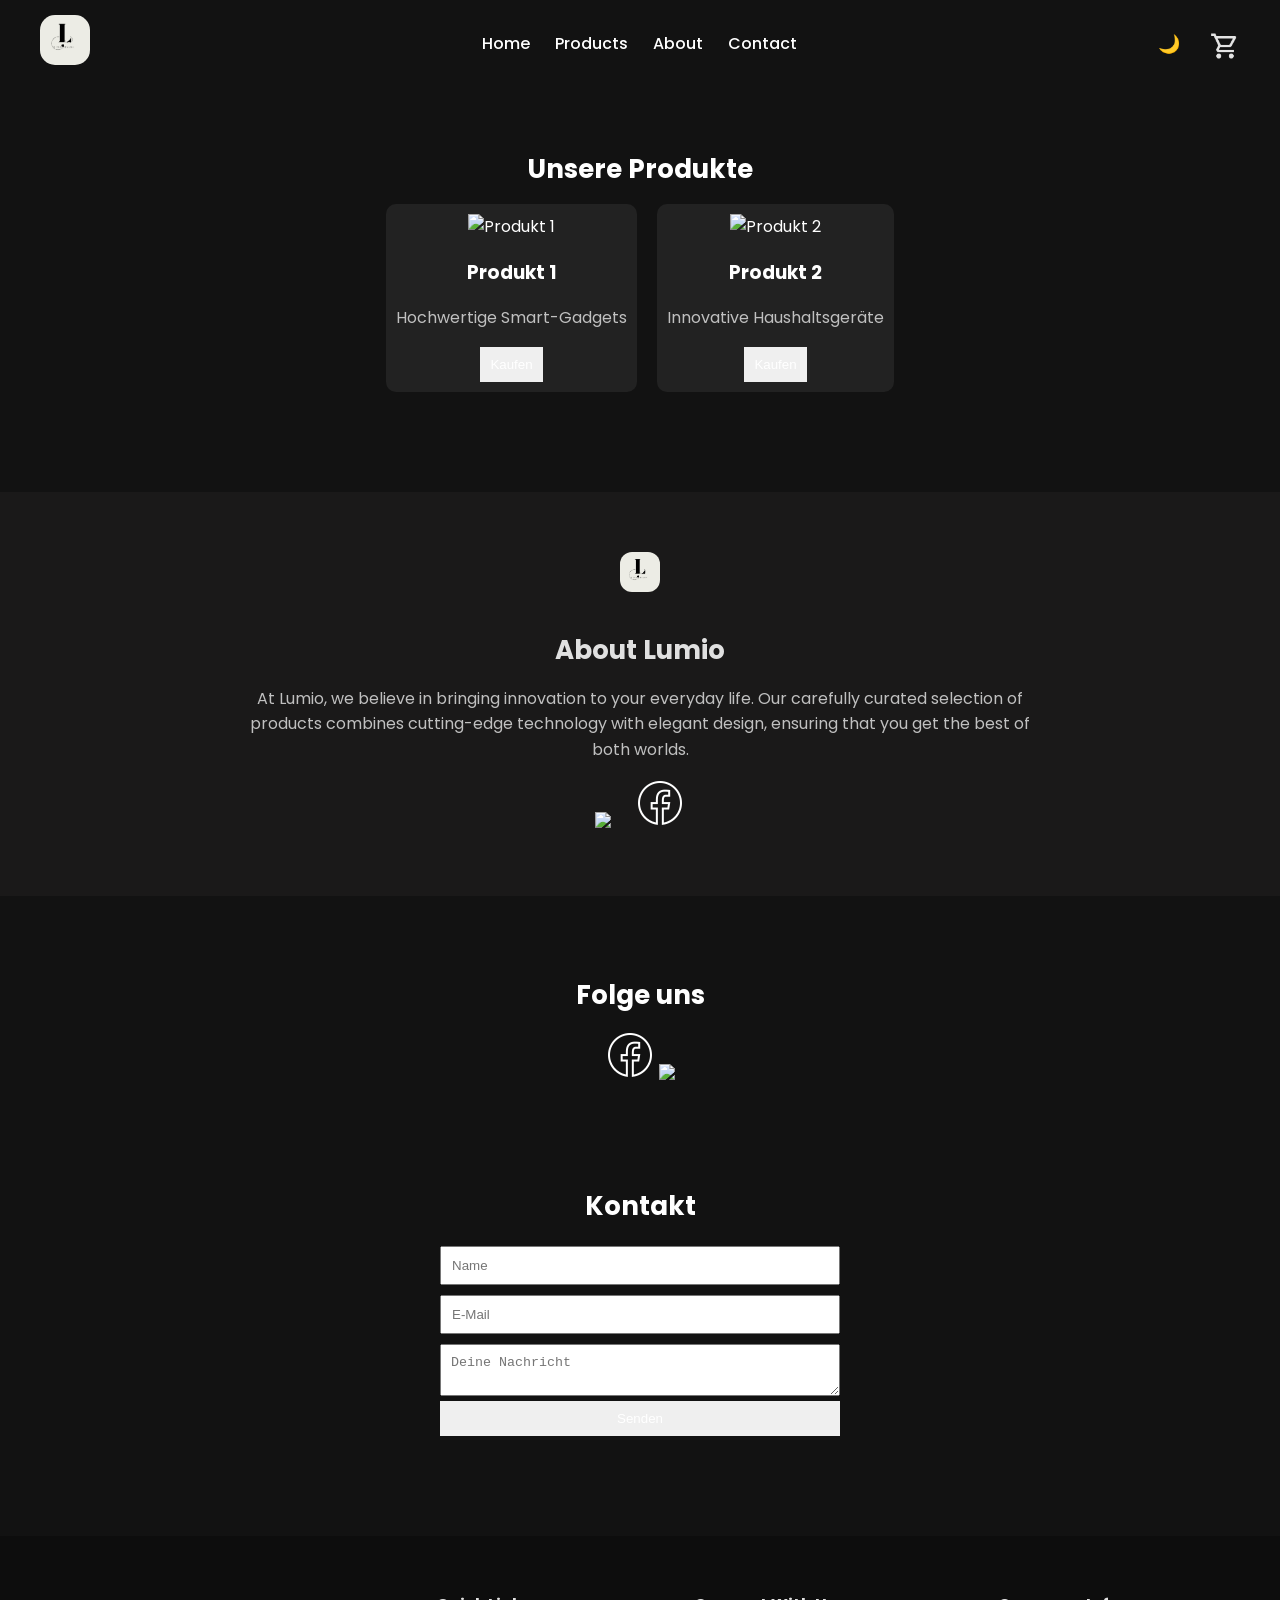
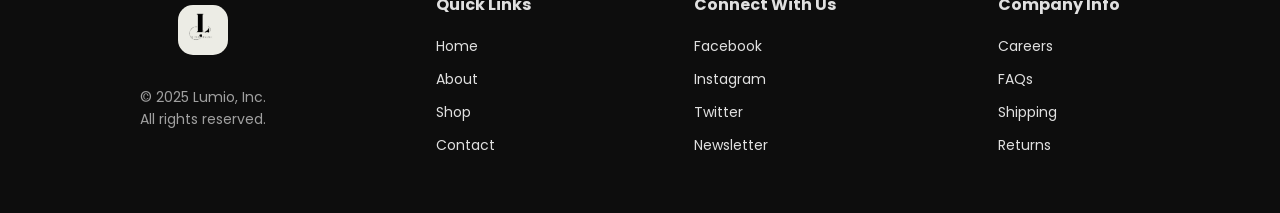
==== business/business.html @ 2ac38f50 "website stand 22.3" ====
<!DOCTYPE html>
<html lang="de">
<head>
    <meta charset="UTF-8">
    <meta name="viewport" content="width=device-width, initial-scale=1.0">
    <title>Lumio - Smart Shopping</title>
    <link rel="stylesheet" href="/business/business.css">
</head>
<body class="dark-mode">
    <header>
        <div class="container">
            <!-- Logo -->
            <a href="#" class="logo">
                <img src="/img/logo_w.png" alt="Lumio Logo">
            </a>
    
            <!-- Navigation -->
            <nav>
                <ul>
                    <li><a href="#">Home</a></li>
                    <li><a href="#">Products</a></li>
                    <li><a href="#">About</a></li>
                    <li><a href="#">Contact</a></li>
                </ul>
            </nav>
    
            <!-- Icons -->
            <div class="header-icons">
                <button id="theme-toggle">🌙</button> <!-- Dark Mode Button -->
                <a href="#" class="cart-icon">
                    <img src="/img/shopping_cart.png" alt="Cart">
                </a>
            </div>
        </div>
    </header>    
    

    <section class="main">
        
    </section>

    <section id="products">
        <h2>Unsere Produkte</h2>
        <div class="product-container">
            <div class="product">
                <img src="img/product1.png" alt="Produkt 1">
                <h3>Produkt 1</h3>
                <p>Hochwertige Smart-Gadgets</p>
                <button>Kaufen</button>
            </div>
            <div class="product">
                <img src="img/product2.png" alt="Produkt 2">
                <h3>Produkt 2</h3>
                <p>Innovative Haushaltsgeräte</p>
                <button>Kaufen</button>
            </div>
        </div>
    </section>

    <section id="about">
        <div class="about-container">
            <img src="/img/logo_w.png" alt="Lumio Icon" class="about-icon">
            <h2>About Lumio</h2>
            <p>At Lumio, we believe in bringing innovation to your everyday life. Our carefully curated selection of 
                products combines cutting-edge technology with elegant design, ensuring that you get the best of both worlds.
            </p>
            <div class="social-icons">
                <a href="#" target="_blank"><img src="/img/instagram_w.png" id="instagram-icon"></a>
                <a href="#" target="_blank"><img src="/img/facebook_w.png" id="facebook-icon"></a>
                
            </div>
        </div>
    </section>
    

    <section id="social-media">
        <h2>Folge uns</h2>
        <a href="#" target="_blank"><img src="/img/facebook_w.png" id="facebook-icon"></a>
        <a href="#" target="_blank"><img src="/img/instagram_w.png" id="instagram-icon"></a>
    </section>

    <section id="contact">
        <h2>Kontakt</h2>
        <form>
            <input type="text" placeholder="Name" required>
            <input type="email" placeholder="E-Mail" required>
            <textarea placeholder="Deine Nachricht" required></textarea>
            <button type="submit">Senden</button>
        </form>
    </section>

    <footer>
        <div class="footer-container">
            <div class="footer-logo">
                <img src="/img/logo_w.png" alt="Lumio Logo">
                <p>© 2025 Lumio, Inc.<br>All rights reserved.</p>
            </div>
            
            <div class="footer-links">
                <div class="footer-column">
                    <h3>Quick Links</h3>
                    <ul>
                        <li><a href="#">Home</a></li>
                        <li><a href="#">About</a></li>
                        <li><a href="#">Shop</a></li>
                        <li><a href="#">Contact</a></li>
                    </ul>
                </div>
                
                <div class="footer-column">
                    <h3>Connect With Us</h3>
                    <ul>
                        <li><a href="#">Facebook</a></li>
                        <li><a href="#">Instagram</a></li>
                        <li><a href="#">Twitter</a></li>
                        <li><a href="#">Newsletter</a></li>
                    </ul>
                </div>
                
                <div class="footer-column">
                    <h3>Company Info</h3>
                    <ul>
                        <li><a href="#">Careers</a></li>
                        <li><a href="#">FAQs</a></li>
                        <li><a href="#">Shipping</a></li>
                        <li><a href="#">Returns</a></li>
                    </ul>
                </div>
            </div>
        </div>
    </footer>
    

    <script src="script.js"></script>
</body>
</html>
---- business/business.css ----
@import url('https://fonts.googleapis.com/css2?family=Cormorant:ital,wght@0,300..700;1,300..700&family=Dancing+Script:wght@400;500;600;700&family=Host+Grotesk:ital,wght@0,300..800;1,300..800&family=Montserrat:wght@100;200;300;400;500;600;700;800;900&family=Open+Sans:wght@300;400;500;600;700;800&family=Orbitron:wght@400..900&family=Playpen+Sans:wght@100;200;300;400;500;600;700;800&family=Poppins:wght@100;200;300;400;500;600;700;800;900&family=Roboto:wght@100;300;400;500;700;900&display=swap');

/* Allgemeines Styling */
body {
    font-family: "Poppins", serif;
    transition: background 0.3s, color 0.3s;
    padding: 0;
    margin: 0;
    text-align: center;
}





/* Header Styling */
header {
    color: white;
    padding: 15px 0;
    position: fixed;
    width: 100%;
    top: 0;
    left: 0;
    z-index: 1000;
}

.container {
    display: flex;
    justify-content: space-between;
    align-items: center;
    max-width: 1200px;
    margin: 0 auto;
    padding: 0 20px;
}

/* Logo */
.logo img {
    width: 50px;
    border-radius: 30%;
}

/* Navigation */
nav ul {
    list-style: none;
    display: flex;
    gap: 25px;
}

nav ul li {
    display: inline;
}

nav ul li a {
    text-decoration: none;
    color: white;
    font-size: 16px;
    font-weight: 500;
    transition: color 0.3s;
}

nav ul li a:hover {
    color: #f4a261;
}

/* Icons */
.header-icons {
    display: flex;
    align-items: center;
    gap: 20px;
}

/* Dark Mode Button */
#theme-toggle {
    background: none;
    border: none;
    font-size: 18px;
    cursor: pointer;
    color: white;
    transition: color 0.3s;
}

#theme-toggle:hover {
    color: #f4a261;
}

/* Einkaufswagen */
.cart-icon img{
    width: 35px;
    color: white;
    transition: color 0.3s;
}

.cart-icon:hover {
    color: #f4a261;
}

/* Dark Mode Styling */
.dark-mode header {
    color: #333;
}

.dark-mode nav ul li a,
.dark-mode #theme-toggle,
.dark-mode .cart-icon {
    color: #fff;
    transition: color 0.3s;
}

.dark-mode nav ul li a:hover,
.dark-mode #theme-toggle:hover,
.dark-mode .cart-icon:hover {
    color: #f4a261;
}

/* Dark Mode */
body.dark-mode {
    background-color: #121212;
    color: white;
}

/* White Mode */
body.white-mode {
    background-color: white;
    color: black;
}

/* Einkaufswagen */
.cart-icon img {
    width: 30px; /* Größe anpassen */
    padding-top: 11px;
    height: auto;
    transition: opacity 0.3s;
}

.cart-icon img:hover {
    opacity: 0.7; /* Kleiner Hover-Effekt */
}




/* Produkte */
#products{
    margin: 150px 0 100px 0;
}

.product-container {
    display: flex;
    justify-content: center;
    gap: 20px;
}

.product {
    background: #fff;
    color: black;
    padding: 10px;
    border-radius: 10px;
    transition: transform 0.3s;
}

.product:hover {
    transform: scale(1.05);
}

body.dark-mode .product {
    background: #222;
    color: white;
}




/* About Lumio Section */
#about {
    background-color: #1a1919; /* Exakte Hintergrundfarbe */
    color: #e0e0e0;
    text-align: center;
    padding: 60px 20px;
    margin: 50px 0;
}

.about-container {
    max-width: 800px;
    margin: 0 auto;
}

.about-icon {
    width: 40px;
    margin-bottom: 10px;
    border-radius: 30%;
}

h2 {
    font-size: 26px;
    font-weight: bold;
    margin-bottom: 15px;
}

p {
    font-size: 16px;
    line-height: 1.6;
    color: #c0c0c0;
}

.social-icons {
    margin-top: 15px;
}

.social-icons a {
    color: #c0c0c0;
    font-size: 20px;
    margin: 0 10px;
    text-decoration: none;
    transition: color 0.3s;
}

.social-icons a:hover {
    color: #ffffff;
}


#social-media{
    text-align: center;
    margin: 80px 0;
}

/* Kontaktformular */


form {
    display: flex;
    flex-direction: column;
    max-width: 400px;
    margin: auto;
}

input, textarea {
    padding: 10px;
    margin: 5px 0;
}

button {
    color: white;
    padding: 10px;
    border: none;
    cursor: pointer;
}


#contact{
    margin: 100px 0;
}


/* Footer Styling */
footer {
    background-color: #0d0d0d;
    color: #e0e0e0;
    padding: 40px 0;
    text-align: center;
}

.footer-container {
    display: flex;
    justify-content: space-between;
    max-width: 1000px;
    margin: 0 auto;
    padding: 0 20px;
    align-items: center;
}

.footer-logo{
    margin-right: 150px;
}

.footer-logo img {
    width: 50px;
    margin-bottom: 10px;
    border-radius: 30%;
    color: #e0e0e0;
}

.footer-logo p {
    font-size: 14px;
    color: #a0a0a0;
}

.footer-links {
    display: flex;
    justify-content: space-between;
    flex-grow: 1;
}

.footer-column {
    margin: 0 20px;
    text-align: left;
}

.footer-column h3 {
    font-size: 16px;
    font-weight: bold;
    margin-bottom: 10px;
}

.footer-column ul {
    list-style: none;
    padding: 0;
}

.footer-column ul li {
    margin-bottom: 8px;
}

.footer-column ul li a {
    color: #e0e0e0;
    text-decoration: none;
    font-size: 14px;
    transition: color 0.3s, text-decoration 0.3s;
}

.footer-column ul li a:hover {
    color: #ffffff;
    text-decoration: underline;
}
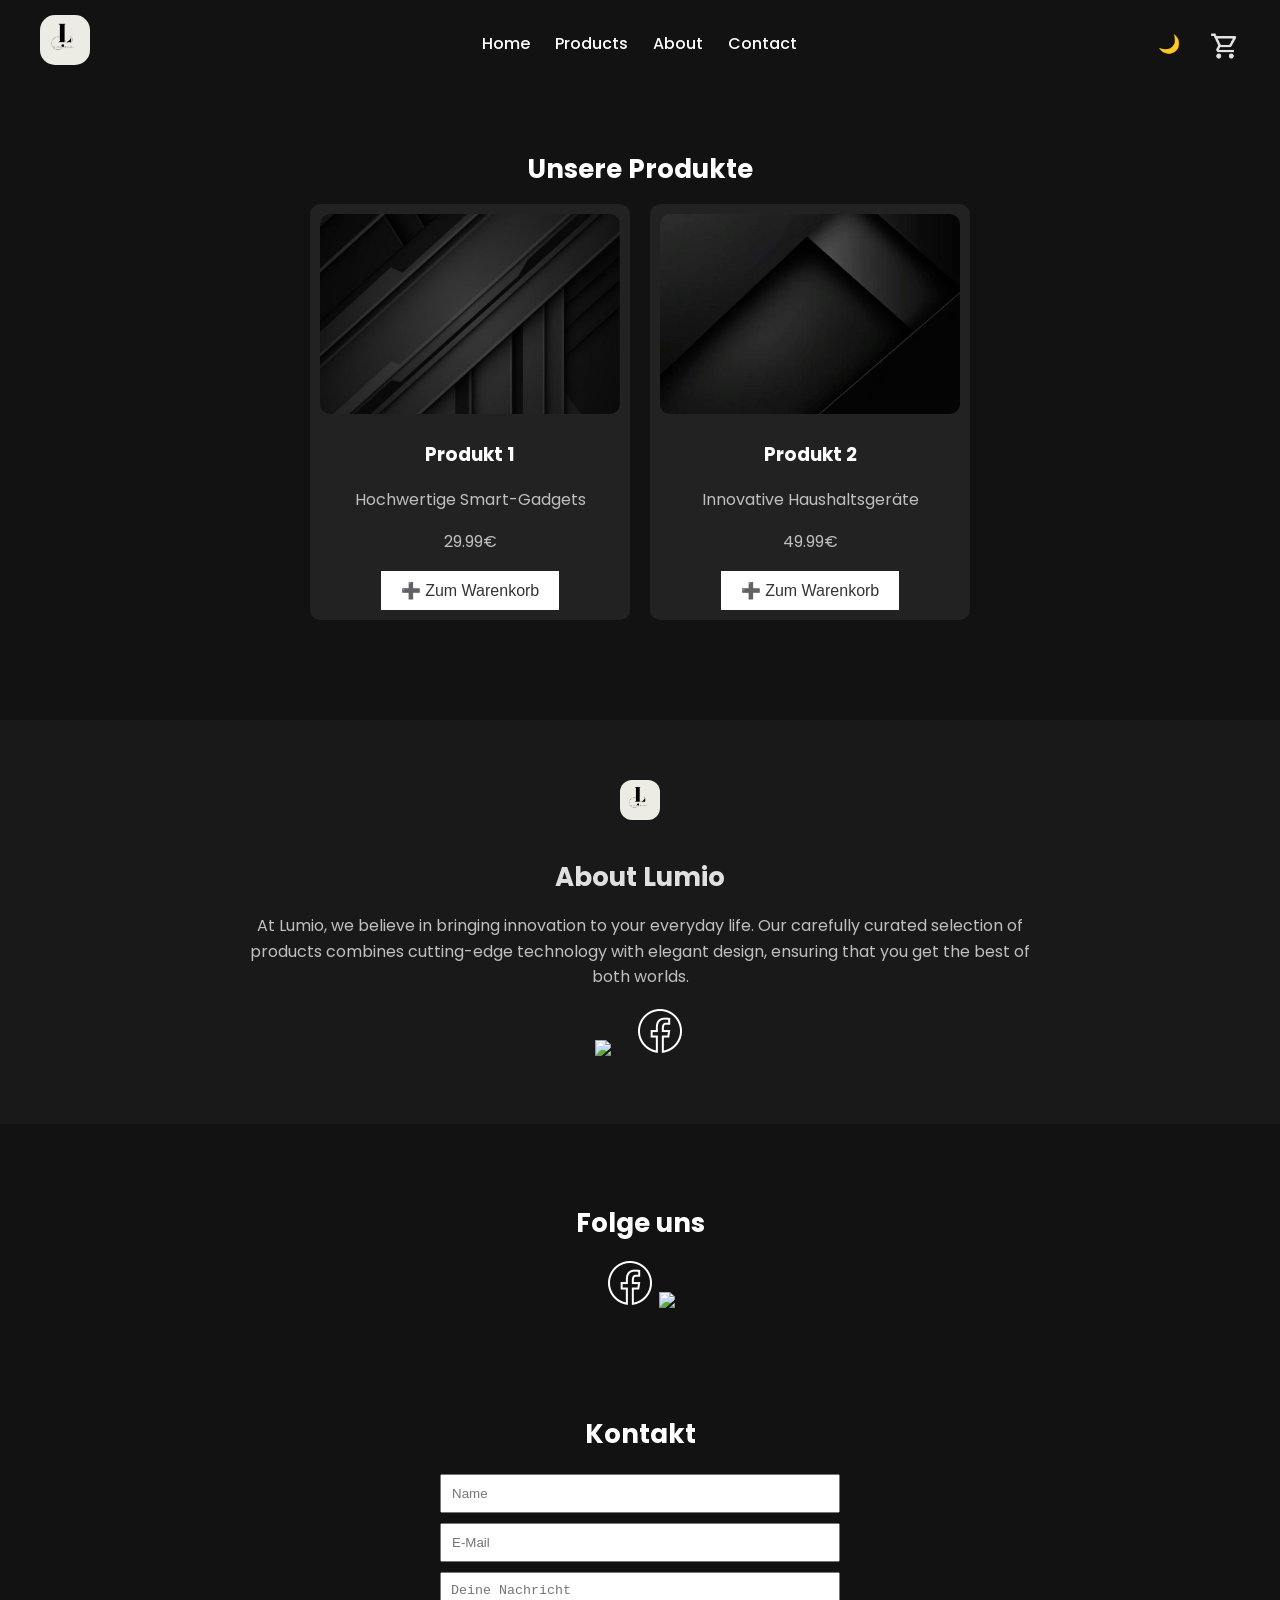
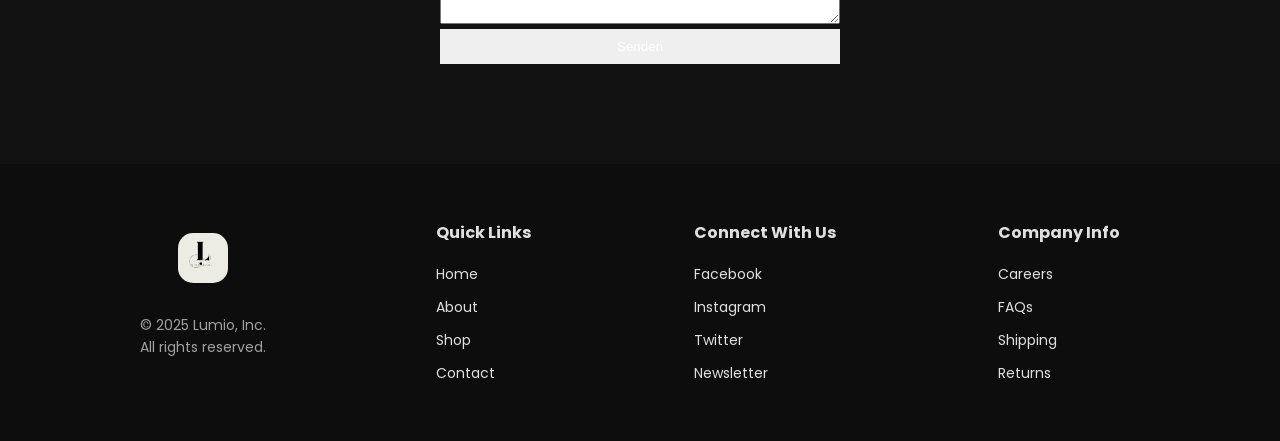
==== commit 52ee73d7: "website stand 23.03.2025" ====
--- a/business/business.html
+++ b/business/business.html
@@ -27,7 +27,7 @@
             <!-- Icons -->
             <div class="header-icons">
                 <button id="theme-toggle">🌙</button> <!-- Dark Mode Button -->
-                <a href="#" class="cart-icon">
+                <a href="/business/einkaufswagen/einkaufwagen.html" class="cart-icon">
                     <img src="/img/shopping_cart.png" alt="Cart">
                 </a>
             </div>
@@ -35,27 +35,26 @@
     </header>    
     
 
-    <section class="main">
-        
-    </section>
-
     <section id="products">
         <h2>Unsere Produkte</h2>
         <div class="product-container">
-            <div class="product">
-                <img src="img/product1.png" alt="Produkt 1">
+            <div class="product" data-id="1" data-name="Produkt 1" data-price="29.99">
+                <img src="/img/d01.jpg" alt="Produkt 1">
                 <h3>Produkt 1</h3>
                 <p>Hochwertige Smart-Gadgets</p>
-                <button>Kaufen</button>
+                <p class="price">29.99€</p>
+                <button class="add-to-cart">➕ Zum Warenkorb</button>
             </div>
-            <div class="product">
-                <img src="img/product2.png" alt="Produkt 2">
+            <div class="product" data-id="2" data-name="Produkt 2" data-price="49.99">
+                <img src="/img/d08.jpg" alt="Produkt 2">
                 <h3>Produkt 2</h3>
                 <p>Innovative Haushaltsgeräte</p>
-                <button>Kaufen</button>
+                <p class="price">49.99€</p>
+                <button class="add-to-cart">➕ Zum Warenkorb</button>
             </div>
         </div>
     </section>
+
 
     <section id="about">
         <div class="about-container">
@@ -132,5 +131,6 @@
     
 
     <script src="script.js"></script>
+    <script src="business.js"></script>
 </body>
 </html>
--- a/business/business.css
+++ b/business/business.css
@@ -158,6 +158,18 @@
     transition: transform 0.3s;
 }
 
+.product img{
+    width: 300px;
+    height: 200px;
+    object-fit: cover;
+    border-radius: 10px;
+}
+
+.product img:hover{
+    scale: 1.1;
+    transition: 0.3s;
+}
+
 .product:hover {
     transform: scale(1.05);
 }
@@ -167,6 +179,19 @@
     color: white;
 }
 
+.add-to-cart {
+    background: #fff;
+    color: #333;
+    border: none;
+    padding: 10px 20px;
+    font-size: 16px;
+    cursor: pointer;
+    transition: background 0.3s, color 0.3s;
+}
+
+.add-to-cart:hover {
+    background: #e68900;
+}
 
 
 
@@ -322,3 +347,116 @@
     color: #ffffff;
     text-decoration: underline;
 }
+
+
+
+
+
+
+
+
+
+
+
+/* Einkaufswagen */
+.cart-icon img {
+    width: 30px; /* Größe anpassen */
+    padding-top: 11px;
+    height: auto;
+    transition: opacity 0.3s;
+}
+
+.cart-icon img:hover {
+    opacity: 0.7; /* Kleiner Hover-Effekt */
+}
+
+.cart-container {
+    text-align: center;
+    margin-top: 130px;
+}
+
+#cart-items {
+    margin: 20px auto;
+    padding: 20px;
+    background: #222;
+    border-radius: 8px;
+    max-width: 400px;
+}
+
+#checkout-btn {
+    background: #ff9800;
+    color: white;
+    border: none;
+    padding: 10px 20px;
+    font-size: 16px;
+    cursor: pointer;
+    border-radius: 5px;
+    transition: 0.3s;
+}
+
+#checkout-btn:hover {
+    background: #e68900;
+}
+
+.back-link {
+    display: block;
+    margin-top: 20px;
+    color: white;
+    text-decoration: none;
+}
+
+.back-link:hover {
+    text-decoration: underline;
+}
+
+
+.cart-container {
+    max-width: 600px;
+    margin: auto;
+    padding: 20px;
+    background: #1c1c1e;
+    color: #fff;
+    border-radius: 8px;
+}
+
+.cart-item {
+    display: flex;
+    justify-content: space-between;
+    align-items: center;
+    padding: 10px 0;
+    border-bottom: 1px solid #444;
+}
+
+.remove-item {
+    background: none;
+    border: none;
+    color: #888;
+    font-size: 12px;
+    cursor: pointer;
+}
+
+.remove-item:hover {
+    color: #ff5555;
+}
+
+#total-price {
+    font-size: 18px;
+    font-weight: bold;
+    text-align: right;
+    margin-top: 10px;
+}
+
+#checkout-btn {
+    width: 100%;
+    padding: 10px;
+    background: #4CAF50;
+    color: white;
+    border: none;
+    border-radius: 5px;
+    font-size: 16px;
+    cursor: pointer;
+}
+
+#checkout-btn:hover {
+    background: #45a049;
+}
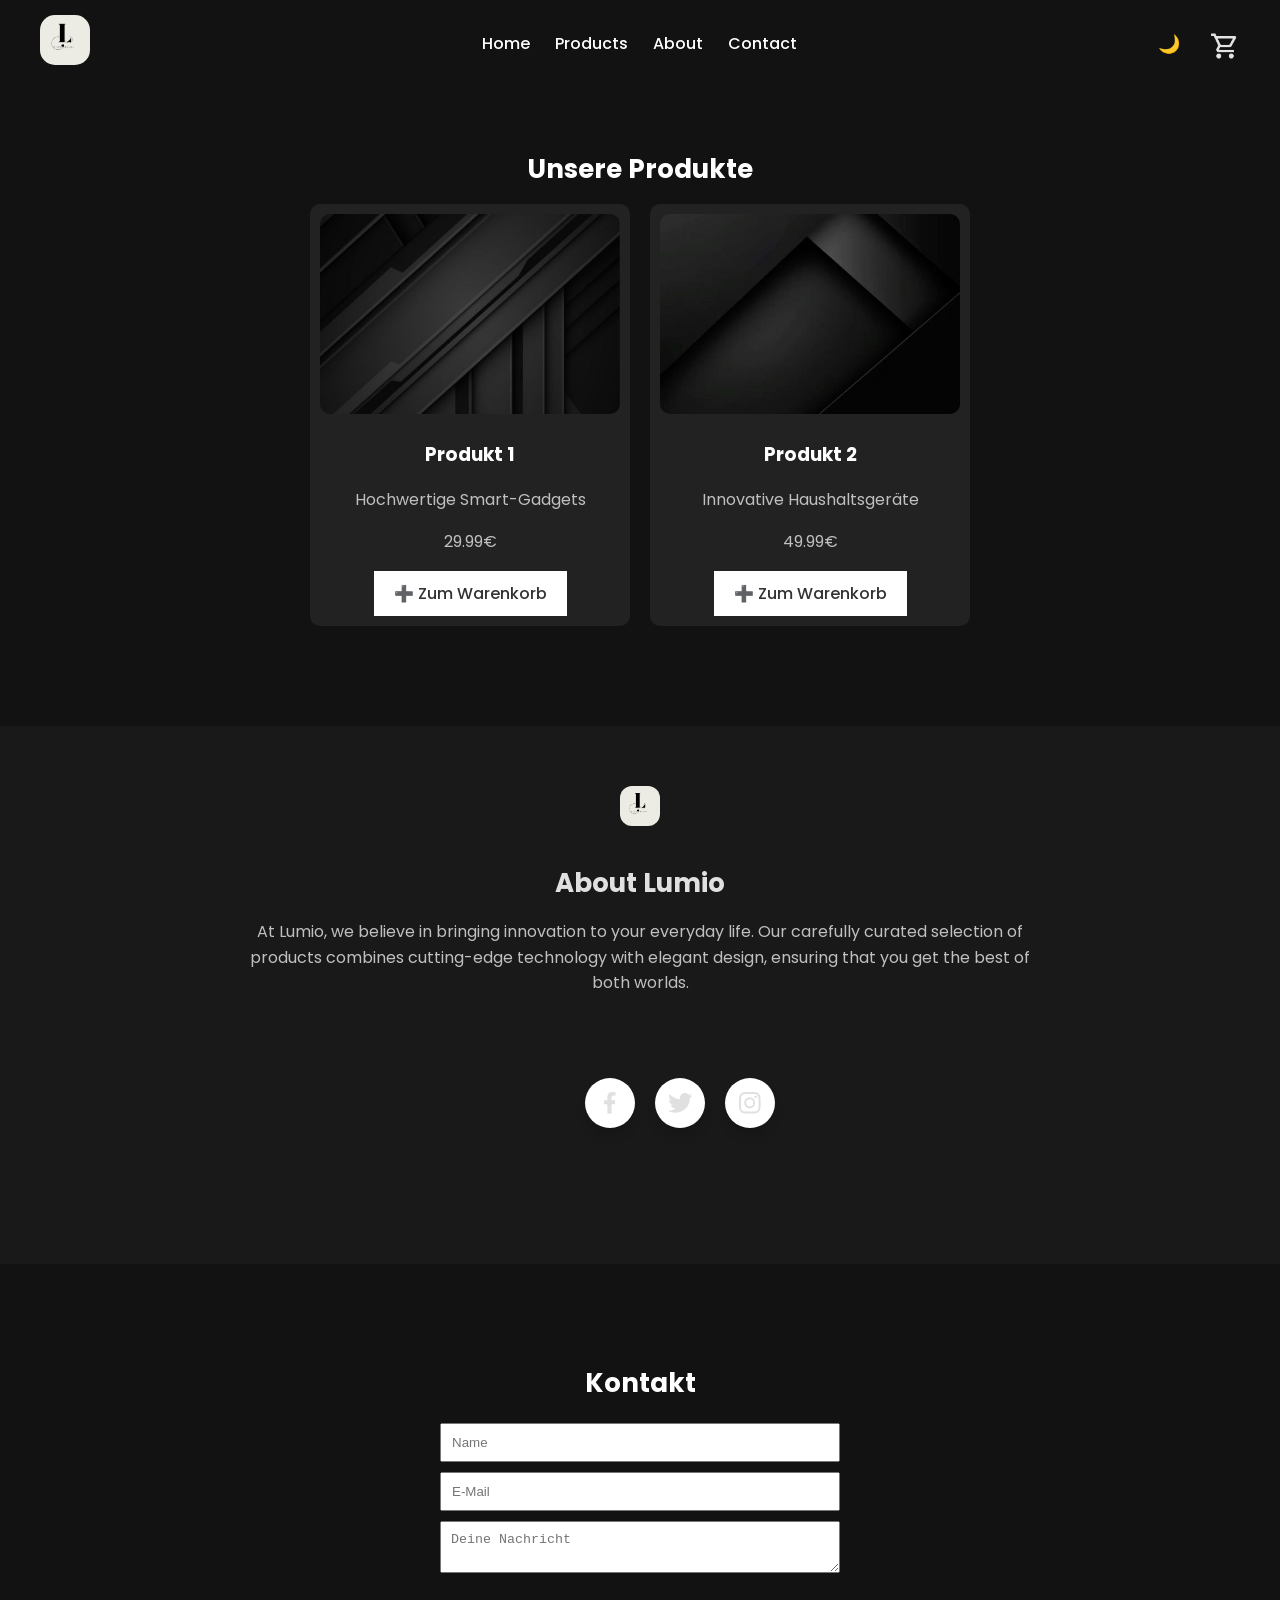
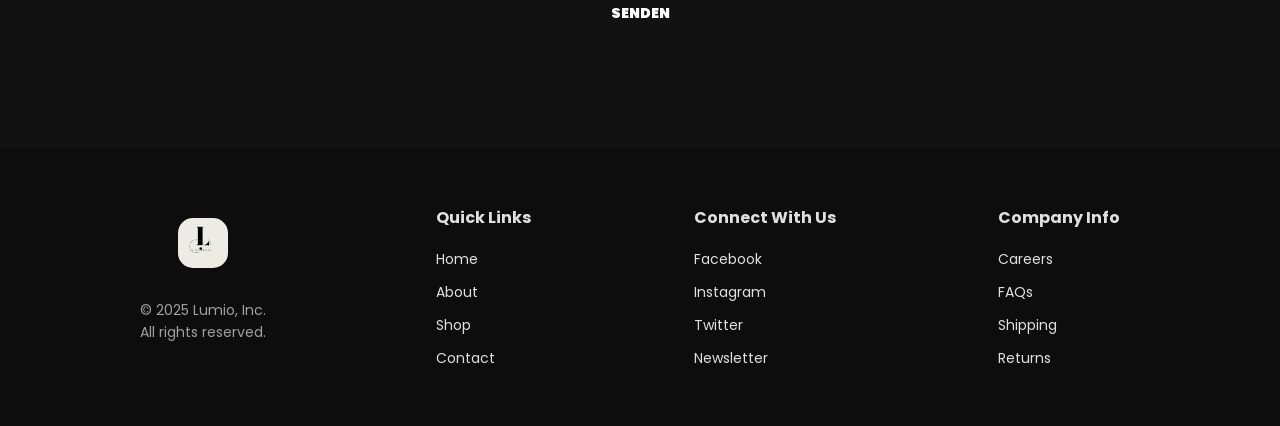
==== commit 5311c6b6: "website stand 24.3" ====
--- a/business/business.html
+++ b/business/business.html
@@ -17,10 +17,10 @@
             <!-- Navigation -->
             <nav>
                 <ul>
-                    <li><a href="#">Home</a></li>
-                    <li><a href="#">Products</a></li>
-                    <li><a href="#">About</a></li>
-                    <li><a href="#">Contact</a></li>
+                    <li><a href="/business/business.html">Home</a></li>
+                    <li><a href="#products">Products</a></li>
+                    <li><a href="#about">About</a></li>
+                    <li><a href="#contact">Contact</a></li>
                 </ul>
             </nav>
     
@@ -63,19 +63,55 @@
             <p>At Lumio, we believe in bringing innovation to your everyday life. Our carefully curated selection of 
                 products combines cutting-edge technology with elegant design, ensuring that you get the best of both worlds.
             </p>
-            <div class="social-icons">
+            <!-- <div class="social-icons">
                 <a href="#" target="_blank"><img src="/img/instagram_w.png" id="instagram-icon"></a>
                 <a href="#" target="_blank"><img src="/img/facebook_w.png" id="facebook-icon"></a>
                 
-            </div>
+            </div> -->
+            <ul class="wrapper">
+                <li class="icon facebook">
+                  <span class="tooltip">Facebook</span>
+                  <svg
+                    viewBox="0 0 320 512"
+                    height="1.2em"
+                    fill="currentColor"
+                    xmlns="http://www.w3.org/2000/svg"
+                  >
+                    <path
+                      d="M279.14 288l14.22-92.66h-88.91v-60.13c0-25.35 12.42-50.06 52.24-50.06h40.42V6.26S260.43 0 225.36 0c-73.22 0-121.08 44.38-121.08 124.72v70.62H22.89V288h81.39v224h100.17V288z"
+                    ></path>
+                  </svg>
+                </li>
+                <li class="icon twitter">
+                  <span class="tooltip">Twitter</span>
+                  <svg
+                    height="1.8em"
+                    fill="currentColor"
+                    viewBox="0 0 48 48"
+                    xmlns="http://www.w3.org/2000/svg"
+                    class="twitter"
+                  >
+                    <path
+                      d="M42,12.429c-1.323,0.586-2.746,0.977-4.247,1.162c1.526-0.906,2.7-2.351,3.251-4.058c-1.428,0.837-3.01,1.452-4.693,1.776C34.967,9.884,33.05,9,30.926,9c-4.08,0-7.387,3.278-7.387,7.32c0,0.572,0.067,1.129,0.193,1.67c-6.138-0.308-11.582-3.226-15.224-7.654c-0.64,1.082-1,2.349-1,3.686c0,2.541,1.301,4.778,3.285,6.096c-1.211-0.037-2.351-0.374-3.349-0.914c0,0.022,0,0.055,0,0.086c0,3.551,2.547,6.508,5.923,7.181c-0.617,0.169-1.269,0.263-1.941,0.263c-0.477,0-0.942-0.054-1.392-0.135c0.94,2.902,3.667,5.023,6.898,5.086c-2.528,1.96-5.712,3.134-9.174,3.134c-0.598,0-1.183-0.034-1.761-0.104C9.268,36.786,13.152,38,17.321,38c13.585,0,21.017-11.156,21.017-20.834c0-0.317-0.01-0.633-0.025-0.945C39.763,15.197,41.013,13.905,42,12.429"
+                    ></path>
+                  </svg>
+                </li>
+                <li class="icon instagram">
+                  <span class="tooltip">Instagram</span>
+                  <svg
+                    xmlns="http://www.w3.org/2000/svg"
+                    height="1.2em"
+                    fill="currentColor"
+                    class="bi bi-instagram"
+                    viewBox="0 0 16 16"
+                  >
+                    <path
+                      d="M8 0C5.829 0 5.556.01 4.703.048 3.85.088 3.269.222 2.76.42a3.917 3.917 0 0 0-1.417.923A3.927 3.927 0 0 0 .42 2.76C.222 3.268.087 3.85.048 4.7.01 5.555 0 5.827 0 8.001c0 2.172.01 2.444.048 3.297.04.852.174 1.433.372 1.942.205.526.478.972.923 1.417.444.445.89.719 1.416.923.51.198 1.09.333 1.942.372C5.555 15.99 5.827 16 8 16s2.444-.01 3.298-.048c.851-.04 1.434-.174 1.943-.372a3.916 3.916 0 0 0 1.416-.923c.445-.445.718-.891.923-1.417.197-.509.332-1.09.372-1.942C15.99 10.445 16 10.173 16 8s-.01-2.445-.048-3.299c-.04-.851-.175-1.433-.372-1.941a3.926 3.926 0 0 0-.923-1.417A3.911 3.911 0 0 0 13.24.42c-.51-.198-1.092-.333-1.943-.372C10.443.01 10.172 0 7.998 0h.003zm-.717 1.442h.718c2.136 0 2.389.007 3.232.046.78.035 1.204.166 1.486.275.373.145.64.319.92.599.28.28.453.546.598.92.11.281.24.705.275 1.485.039.843.047 1.096.047 3.231s-.008 2.389-.047 3.232c-.035.78-.166 1.203-.275 1.485a2.47 2.47 0 0 1-.599.919c-.28.28-.546.453-.92.598-.28.11-.704.24-1.485.276-.843.038-1.096.047-3.232.047s-2.39-.009-3.233-.047c-.78-.036-1.203-.166-1.485-.276a2.478 2.478 0 0 1-.92-.598 2.48 2.48 0 0 1-.6-.92c-.109-.281-.24-.705-.275-1.485-.038-.843-.046-1.096-.046-3.233 0-2.136.008-2.388.046-3.231.036-.78.166-1.204.276-1.486.145-.373.319-.64.599-.92.28-.28.546-.453.92-.598.282-.11.705-.24 1.485-.276.738-.034 1.024-.044 2.515-.045v.002zm4.988 1.328a.96.96 0 1 0 0 1.92.96.96 0 0 0 0-1.92zm-4.27 1.122a4.109 4.109 0 1 0 0 8.217 4.109 4.109 0 0 0 0-8.217zm0 1.441a2.667 2.667 0 1 1 0 5.334 2.667 2.667 0 0 1 0-5.334z"
+                    ></path>
+                  </svg>
+                </li>
+              </ul>
         </div>
-    </section>
-    
-
-    <section id="social-media">
-        <h2>Folge uns</h2>
-        <a href="#" target="_blank"><img src="/img/facebook_w.png" id="facebook-icon"></a>
-        <a href="#" target="_blank"><img src="/img/instagram_w.png" id="instagram-icon"></a>
     </section>
 
     <section id="contact">
@@ -84,7 +120,9 @@
             <input type="text" placeholder="Name" required>
             <input type="email" placeholder="E-Mail" required>
             <textarea placeholder="Deine Nachricht" required></textarea>
-            <button type="submit">Senden</button>
+            <button type="submit">
+                <span class="hover">Senden</span>
+            </button>
         </form>
     </section>
 
--- a/business/business.css
+++ b/business/business.css
@@ -243,11 +243,95 @@
     color: #ffffff;
 }
 
-
-#social-media{
-    text-align: center;
-    margin: 80px 0;
-}
+/* From Uiverse.io by david-mohseni */ 
+.wrapper {
+    display: inline-flex;
+    list-style: none;
+    height: 120px;
+    width: 100%;
+    padding-top: 40px;
+    font-family: "Poppins", sans-serif;
+    justify-content: center;
+  }
+  
+  .wrapper .icon {
+    position: relative;
+    background: #fff;
+    border-radius: 50%;
+    margin: 10px;
+    width: 50px;
+    height: 50px;
+    font-size: 18px;
+    display: flex;
+    justify-content: center;
+    align-items: center;
+    flex-direction: column;
+    box-shadow: 0 10px 10px rgba(0, 0, 0, 0.1);
+    cursor: pointer;
+    transition: all 0.2s cubic-bezier(0.68, -0.55, 0.265, 1.55);
+  }
+  
+  .wrapper .tooltip {
+    position: absolute;
+    top: 0;
+    font-size: 14px;
+    background: #000000;
+    color: #000000;
+    padding: 5px 8px;
+    border-radius: 5px;
+    box-shadow: 0 10px 10px rgba(0, 0, 0, 0.1);
+    opacity: 0;
+    pointer-events: none;
+    transition: all 0.3s cubic-bezier(0.68, -0.55, 0.265, 1.55);
+  }
+  
+  .wrapper .tooltip::before {
+    position: absolute;
+    content: "";
+    height: 8px;
+    width: 8px;
+    background: #000000;
+    bottom: -3px;
+    left: 50%;
+    transform: translate(-50%) rotate(45deg);
+    transition: all 0.3s cubic-bezier(0.68, -0.55, 0.265, 1.55);
+  }
+  
+  .wrapper .icon:hover .tooltip {
+    top: -45px;
+    opacity: 1;
+    visibility: visible;
+    pointer-events: auto;
+  }
+  
+  .wrapper .icon:hover span,
+  .wrapper .icon:hover .tooltip {
+    text-shadow: 0px -1px 0px rgba(0, 0, 0, 0.1);
+  }
+  
+  .wrapper .facebook:hover,
+  .wrapper .facebook:hover .tooltip,
+  .wrapper .facebook:hover .tooltip::before {
+    background: #1877f2;
+    color: #fff;
+  }
+  
+  .wrapper .twitter:hover,
+  .wrapper .twitter:hover .tooltip,
+  .wrapper .twitter:hover .tooltip::before {
+    background: #1da1f2;
+    color: #fff;
+  }
+  
+  .wrapper .instagram:hover,
+  .wrapper .instagram:hover .tooltip,
+  .wrapper .instagram:hover .tooltip::before {
+    background: #e4405f;
+    color: #fff;
+  }
+  
+
+
 
 /* Kontaktformular */
 
@@ -266,10 +350,79 @@
 
 button {
     color: white;
+    font-family: "Poppins", serif;
+    font-size: 14px;
+    font-weight: 500;    
+    text-decoration: none;
+    outline: none;
+    border: none;
+    background: transparent;
     padding: 10px;
     border: none;
     cursor: pointer;
-}
+    transition: background 0.3s, color 0.3s;
+}
+
+.hover {
+    width: 100%;
+    height: auto;
+    float: left;
+    transition: .5s linear;
+    position: relative;
+    display: block;
+    overflow: hidden;
+    padding: 15px;
+    margin: 0 -15px;
+    text-align: center;
+    background: transparent;
+    text-transform: uppercase;
+    font-weight: 900;
+}
+  
+.hover:before {
+    position: absolute;
+    content: '';
+    left: 0;
+    bottom: 0;
+    height: 4px;
+    width: 100%;
+    border-bottom: 4px solid transparent;
+    border-left: 4px solid transparent;
+    box-sizing: border-box;
+    transform: translateX(100%);
+}
+  
+.hover:after {
+    position: absolute;
+    content: '';
+    top: 0;
+    left: 0;
+    width: 100%;
+    height: 4px;
+    border-top: 4px solid transparent;
+    border-right: 4px solid transparent;
+    box-sizing: border-box;
+    transform: translateX(-100%);
+}
+  
+.hover:hover {
+    box-shadow: 0 5px 15px rgba(255, 255, 255, 0.5);
+}
+  
+.hover:hover:before {
+    border-color: #e0e0e0;
+    height: 100%;
+    transform: translateX(0);
+    transition: .3s transform linear, .3s height linear .3s;
+}
+  
+.hover:hover:after {
+    border-color: #e0e0e0;
+    height: 100%;
+    transform: translateX(0);
+    transition: .3s transform linear, .3s height linear .5s;
+}
+  
 
 
 #contact{
@@ -412,7 +565,7 @@
 
 .cart-container {
     max-width: 600px;
-    margin: auto;
+    margin: 5% auto;
     padding: 20px;
     background: #1c1c1e;
     color: #fff;
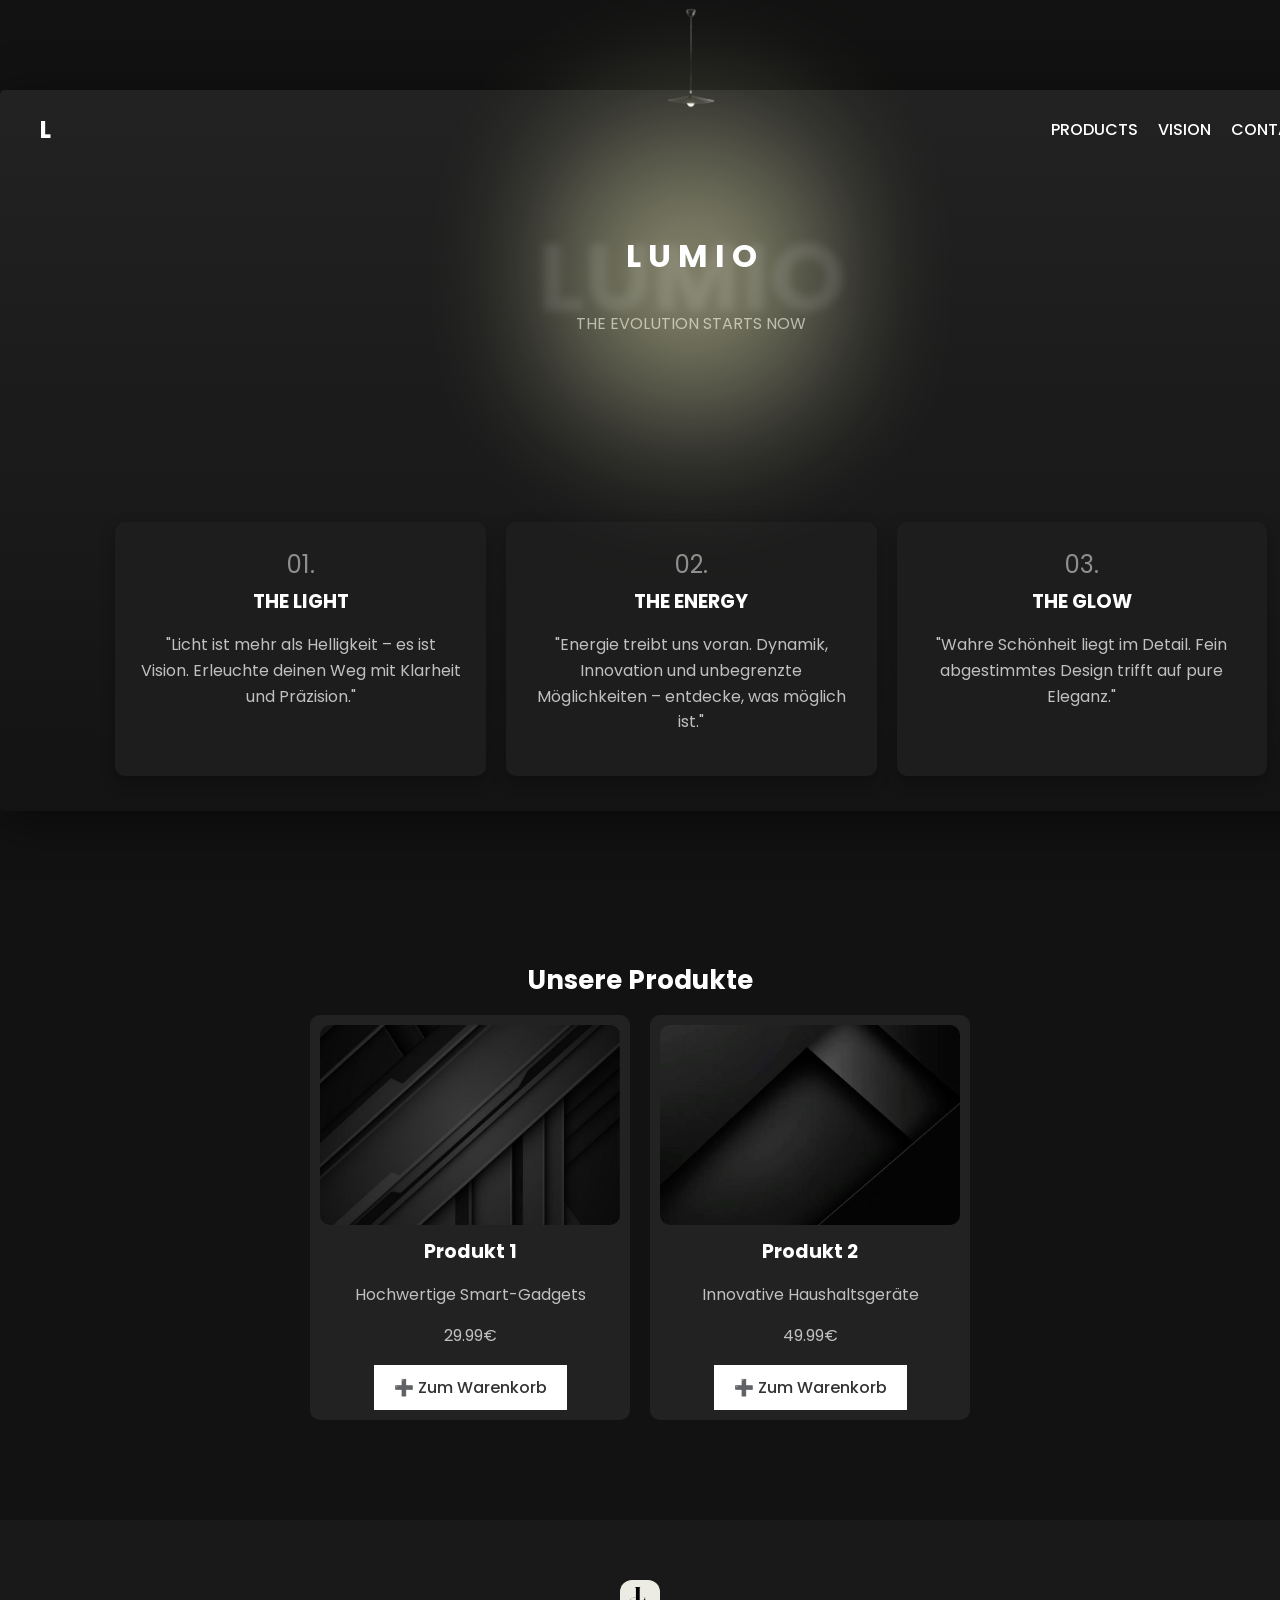
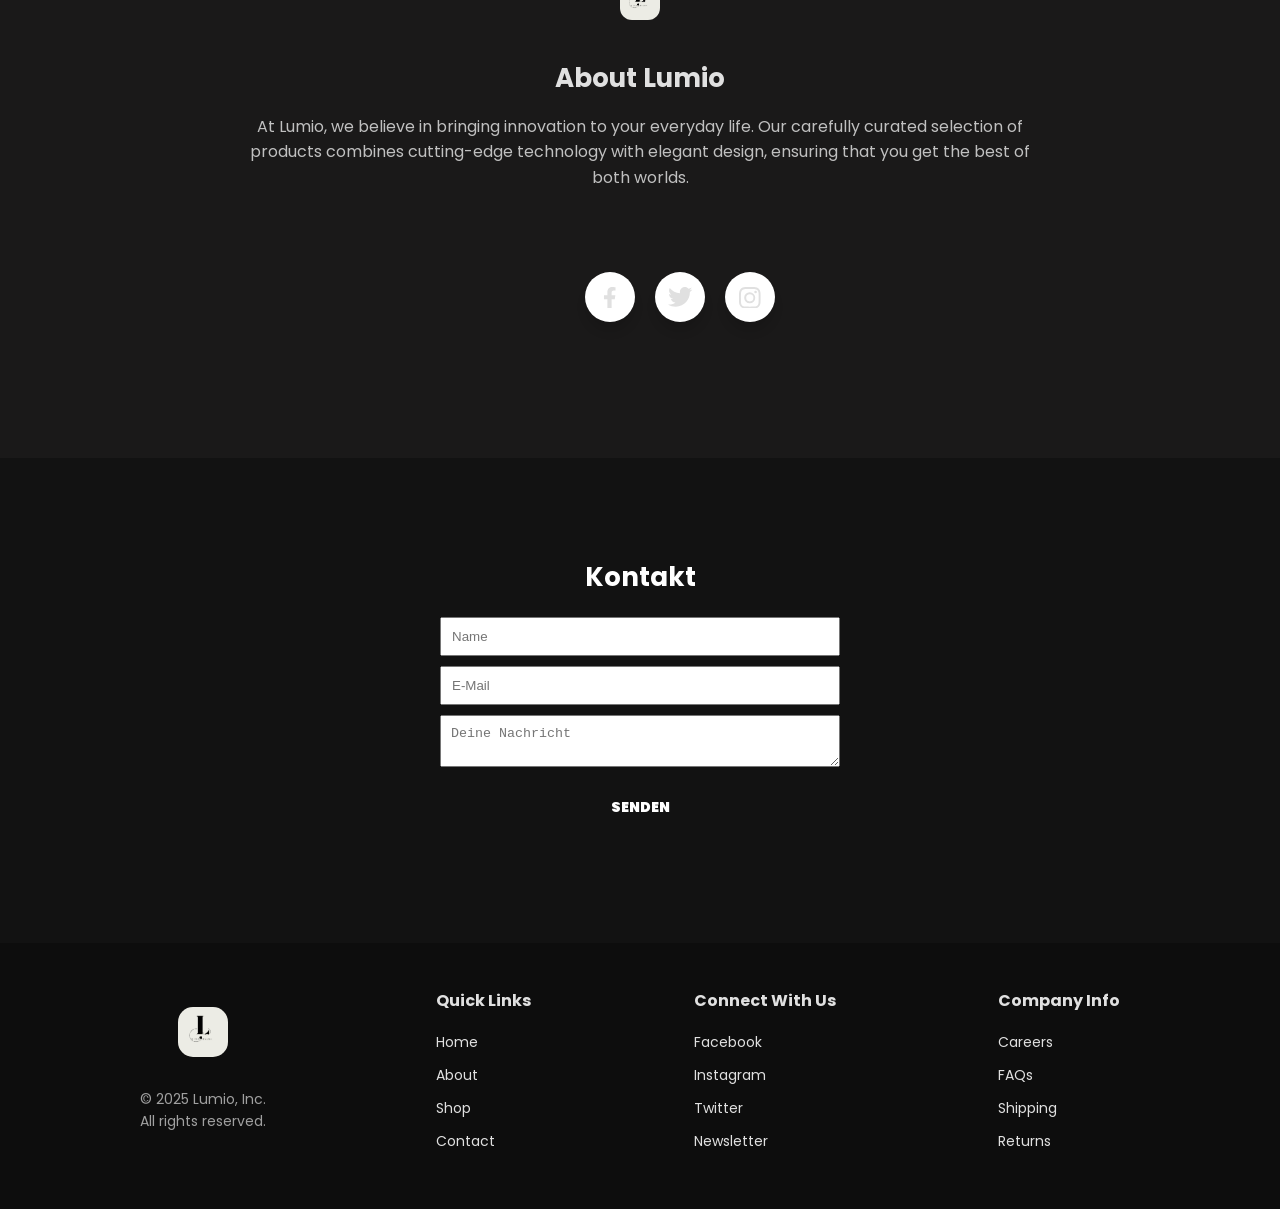
==== commit 43e91ddc: "Website stand 29.3" ====
--- a/business/business.html
+++ b/business/business.html
@@ -6,34 +6,54 @@
     <title>Lumio - Smart Shopping</title>
     <link rel="stylesheet" href="/business/business.css">
 </head>
-<body class="dark-mode">
-    <header>
-        <div class="container">
-            <!-- Logo -->
-            <a href="#" class="logo">
-                <img src="/img/logo_w.png" alt="Lumio Logo">
-            </a>
-    
-            <!-- Navigation -->
+<body>
+    <!-- Hauptcontainer -->
+    <div class="container">
+        
+        <!-- Lampe mit Licht -->
+        <div class="lamp-container">
+            <img src="/img/lampe.png" alt="Lampe" class="lamp">
+            <div class="light-effect"></div>
+        </div>
+
+        <!-- Navigation und Logo -->
+        <header>
+            <div class="logo">L</div>
             <nav>
                 <ul>
-                    <li><a href="/business/business.html">Home</a></li>
-                    <li><a href="#products">Products</a></li>
-                    <li><a href="#about">About</a></li>
-                    <li><a href="#contact">Contact</a></li>
+                    <li><a href="#products">PRODUCTS</a></li>
+                    <li><a href="#vision">VISION</a></li>
+                    <li><a href="#contact">CONTACT</a></li>
+                    <button id="theme-toggle" class="theme-button">🌙</button>
+                    <img src="/img/shopping_cart.png" alt="Cart" class="cart-icon">
                 </ul>
             </nav>
-    
-            <!-- Icons -->
-            <div class="header-icons">
-                <button id="theme-toggle">🌙</button> <!-- Dark Mode Button -->
-                <a href="/business/einkaufswagen/einkaufwagen.html" class="cart-icon">
-                    <img src="/img/shopping_cart.png" alt="Cart">
-                </a>
-            </div>
-        </div>
-    </header>    
-    
+        </header>
+
+        <!-- Titel & Untertitel -->
+        <h1 class="title-background">LUMIO</h1>
+        <h2 class="title-foreground">L U M I O</h2>
+        <p class="subtitle">THE EVOLUTION STARTS NOW</p>
+
+        <!-- Info-Boxen -->
+        <div class="info-boxes">
+            <div class="info-box">
+                <span class="number">01.</span>
+                <h3>THE LIGHT</h3>
+                <p>"Licht ist mehr als Helligkeit – es ist Vision. Erleuchte deinen Weg mit Klarheit und Präzision."</p>
+            </div>
+            <div class="info-box">
+                <span class="number">02.</span>
+                <h3>THE ENERGY</h3>
+                <p>"Energie treibt uns voran. Dynamik, Innovation und unbegrenzte Möglichkeiten – entdecke, was möglich ist."</p>
+            </div>
+            <div class="info-box">
+                <span class="number">03.</span>
+                <h3>THE GLOW</h3>
+                <p>"Wahre Schönheit liegt im Detail. Fein abgestimmtes Design trifft auf pure Eleganz."</p>
+            </div>
+        </div>
+    </div>
 
     <section id="products">
         <h2>Unsere Produkte</h2>
@@ -172,3 +192,9 @@
     <script src="business.js"></script>
 </body>
 </html>
+
+
+<!-- Noch Machen 
+ 1. Responsive Design
+
+-->
--- a/business/business.css
+++ b/business/business.css
@@ -7,67 +7,241 @@
     padding: 0;
     margin: 0;
     text-align: center;
-}
-
-
-
-
-
-/* Header Styling */
+    color: white;
+    font-family: 'Poppins', sans-serif;
+}
+
+/* Hauptcontainer */
+.container {
+    width: 90%;
+    max-width: 1200px;
+    background: linear-gradient(to top, #131314, #222222);
+    border-radius: 5px;
+    box-shadow: 0 10px 50px rgba(0, 0, 0, 0.5);
+    display: flex;
+    justify-content: center;
+    flex-direction: column;
+    margin: 10vh auto;
+    padding: 9vw;
+    text-align: center;
+    position: relative;
+}
+
+/* Header */
 header {
-    color: white;
-    padding: 15px 0;
-    position: fixed;
-    width: 100%;
+    display: flex;
+    justify-content: space-between;
+    align-items: center;
+    padding: 20px 40px;
+    position: absolute;
     top: 0;
     left: 0;
-    z-index: 1000;
-}
-
-.container {
-    display: flex;
-    justify-content: space-between;
+    width: 100%;
+    max-width: 1460px; /* Begrenzung auf Containergröße */
+}
+
+/* Logo */
+.logo {
+    font-size: 24px;
+    font-weight: bold;
+    color: white;
+}
+
+/* Navigation */
+nav {
+    width: 100%;
+}
+
+nav ul {
+    display: flex;
+    justify-content: flex-end; /* Verhindert Überlaufen */
     align-items: center;
-    max-width: 1200px;
-    margin: 0 auto;
-    padding: 0 20px;
-}
-
-/* Logo */
-.logo img {
-    width: 50px;
-    border-radius: 30%;
-}
-
-/* Navigation */
-nav ul {
+    gap: 20px;
     list-style: none;
-    display: flex;
-    gap: 25px;
-}
-
+    padding: 0;
+    margin: 0;
+    flex-wrap: wrap; /* Falls der Platz nicht reicht, bricht es um */
+}
+
+/* Links in der Navigation */
 nav ul li {
-    display: inline;
+    display: inline-block;
 }
 
 nav ul li a {
     text-decoration: none;
     color: white;
+    font-weight: 500;
+    transition: 0.3s;
+}
+
+nav ul li a:hover {
+    opacity: 0.7;
+}
+
+/* Dark Mode Button */
+.theme-button {
+    background: none;
+    border: 2px solid white;
+    color: white;
+    padding: 6px 12px;
+    border-radius: 5px;
+    cursor: pointer;
     font-size: 16px;
-    font-weight: 500;
-    transition: color 0.3s;
-}
-
-nav ul li a:hover {
-    color: #f4a261;
-}
-
-/* Icons */
-.header-icons {
+    transition: 0.3s;
     display: flex;
     align-items: center;
+}
+
+.theme-button:hover {
+    background: white;
+    color: black;
+}
+
+/* Einkaufswagen-Icon */
+.cart-icon{
+    width: 24px;
+    height: 24px;
+    cursor: pointer;
+}
+
+/* Button & Einkaufswagen auf eine Linie mit den Links */
+nav ul li:last-child {
+    display: flex;
+    align-items: center;
+    gap: 15px;
+}
+
+/* Lampe */
+.lamp-container {
+    position: absolute;
+    top: -90px;  /* weiter nach unten geschoben */
+    left: 50%;
+    transform: translateX(-50%);
+}
+
+.lamp {
+    width: 120px;
+}
+
+/* Lichtstrahl */
+.light-effect {
+    position: absolute;
+    top: 50px;
+    left: 50%;
+    transform: translateX(-50%);
+    width: 350px;
+    height: 450px;
+    background: radial-gradient(circle, rgba(255, 255, 200, 0.5) 10%, rgba(0, 0, 0, 0) 80%);
+    filter: blur(50px);
+}
+
+/* Titel */
+.title-background {
+    font-size: 6rem;
+    font-weight: bold;
+    color: rgba(255, 255, 255, 0.1);
+    text-transform: uppercase;
+    position: absolute; 
+    top: 17%;
+    left: 50%;
+    transform: translate(-50%, -50%);
+    filter: blur(4px);
+    z-index: 1;
+}
+
+.title-foreground {
+    font-size: 2rem;
+    font-weight: bold;
+    text-transform: uppercase;
+    position: relative;
+    z-index: 2;
+}
+
+/* Untertitel */
+.subtitle {
+    font-size: 1rem;
+    color: rgba(255, 255, 255, 0.6);
+}
+
+/* Info-Boxen */
+.info-boxes {
+    display: flex;
+    justify-content: space-between;
+    margin-top: 170px;
+    margin-bottom: -80px;
     gap: 20px;
 }
+
+.info-box {
+    background: rgba(30, 30, 30, 0.9);
+    padding: 25px;
+    border-radius: 10px;
+    text-align: center;
+    transition: 0.3s;
+    flex: 1;
+    box-shadow: 0 5px 15px rgba(0, 0, 0, 0.3);
+}
+
+.info-box:hover {
+    background: rgba(50, 50, 50, 0.9);
+}
+
+.number {
+    font-size: 1.5rem;
+    color: rgba(255, 255, 255, 0.5);
+}
+
+h3 {
+    font-size: 1.2rem;
+    margin: 5px 0;
+}
+
+p {
+    font-size: 1rem;
+    color: rgba(255, 255, 255, 0.6);
+}
+
+/* Responsive Anpassungen */
+@media (max-width: 1024px) {
+    .container {
+        padding: 5vw;
+    }
+    header {
+        padding: 15px 30px;
+    }
+    nav ul {
+        gap: 15px;
+    }
+}
+
+@media (max-width: 768px) {
+    nav ul {
+        flex-direction: column;
+        align-items: flex-end;
+    }
+    .theme-button {
+        font-size: 14px;
+        padding: 5px 10px;
+    }
+}
+
+@media (max-width: 480px) {
+    .container {
+        padding: 15vw;
+        display: flex;
+        flex-direction: column;
+        align-items: center;
+        justify-content: center;
+        margin: 10vh auto;
+        text-align: center;
+    }
+    .cart-icon {
+        width: 20px;
+        height: 20px;
+    }
+}
+
 
 /* Dark Mode Button */
 #theme-toggle {
@@ -79,10 +253,6 @@
     transition: color 0.3s;
 }
 
-#theme-toggle:hover {
-    color: #f4a261;
-}
-
 /* Einkaufswagen */
 .cart-icon img{
     width: 35px;
@@ -94,35 +264,7 @@
     color: #f4a261;
 }
 
-/* Dark Mode Styling */
-.dark-mode header {
-    color: #333;
-}
-
-.dark-mode nav ul li a,
-.dark-mode #theme-toggle,
-.dark-mode .cart-icon {
-    color: #fff;
-    transition: color 0.3s;
-}
-
-.dark-mode nav ul li a:hover,
-.dark-mode #theme-toggle:hover,
-.dark-mode .cart-icon:hover {
-    color: #f4a261;
-}
-
-/* Dark Mode */
-body.dark-mode {
-    background-color: #121212;
-    color: white;
-}
-
-/* White Mode */
-body.white-mode {
-    background-color: white;
-    color: black;
-}
+
 
 /* Einkaufswagen */
 .cart-icon img {
@@ -613,3 +755,33 @@
 #checkout-btn:hover {
     background: #45a049;
 }
+
+
+/* Dark Mode Styling */
+.dark-mode nav ul li a,
+.dark-mode #theme-toggle,
+.dark-mode .cart-icon {
+    color: #fff;
+    transition: color 0.3s;
+}
+
+.dark-mode nav ul li a:hover,
+.dark-mode #theme-toggle:hover,
+.dark-mode .cart-icon:hover {
+    color: #f4a261;
+}
+
+/* Dark Mode */
+body.dark-mode {
+    background-color: #121212;
+    color: white;
+}
+
+
+
+
+/* White Mode */
+body.white-mode {
+    background-color: white;
+    color: black;
+}
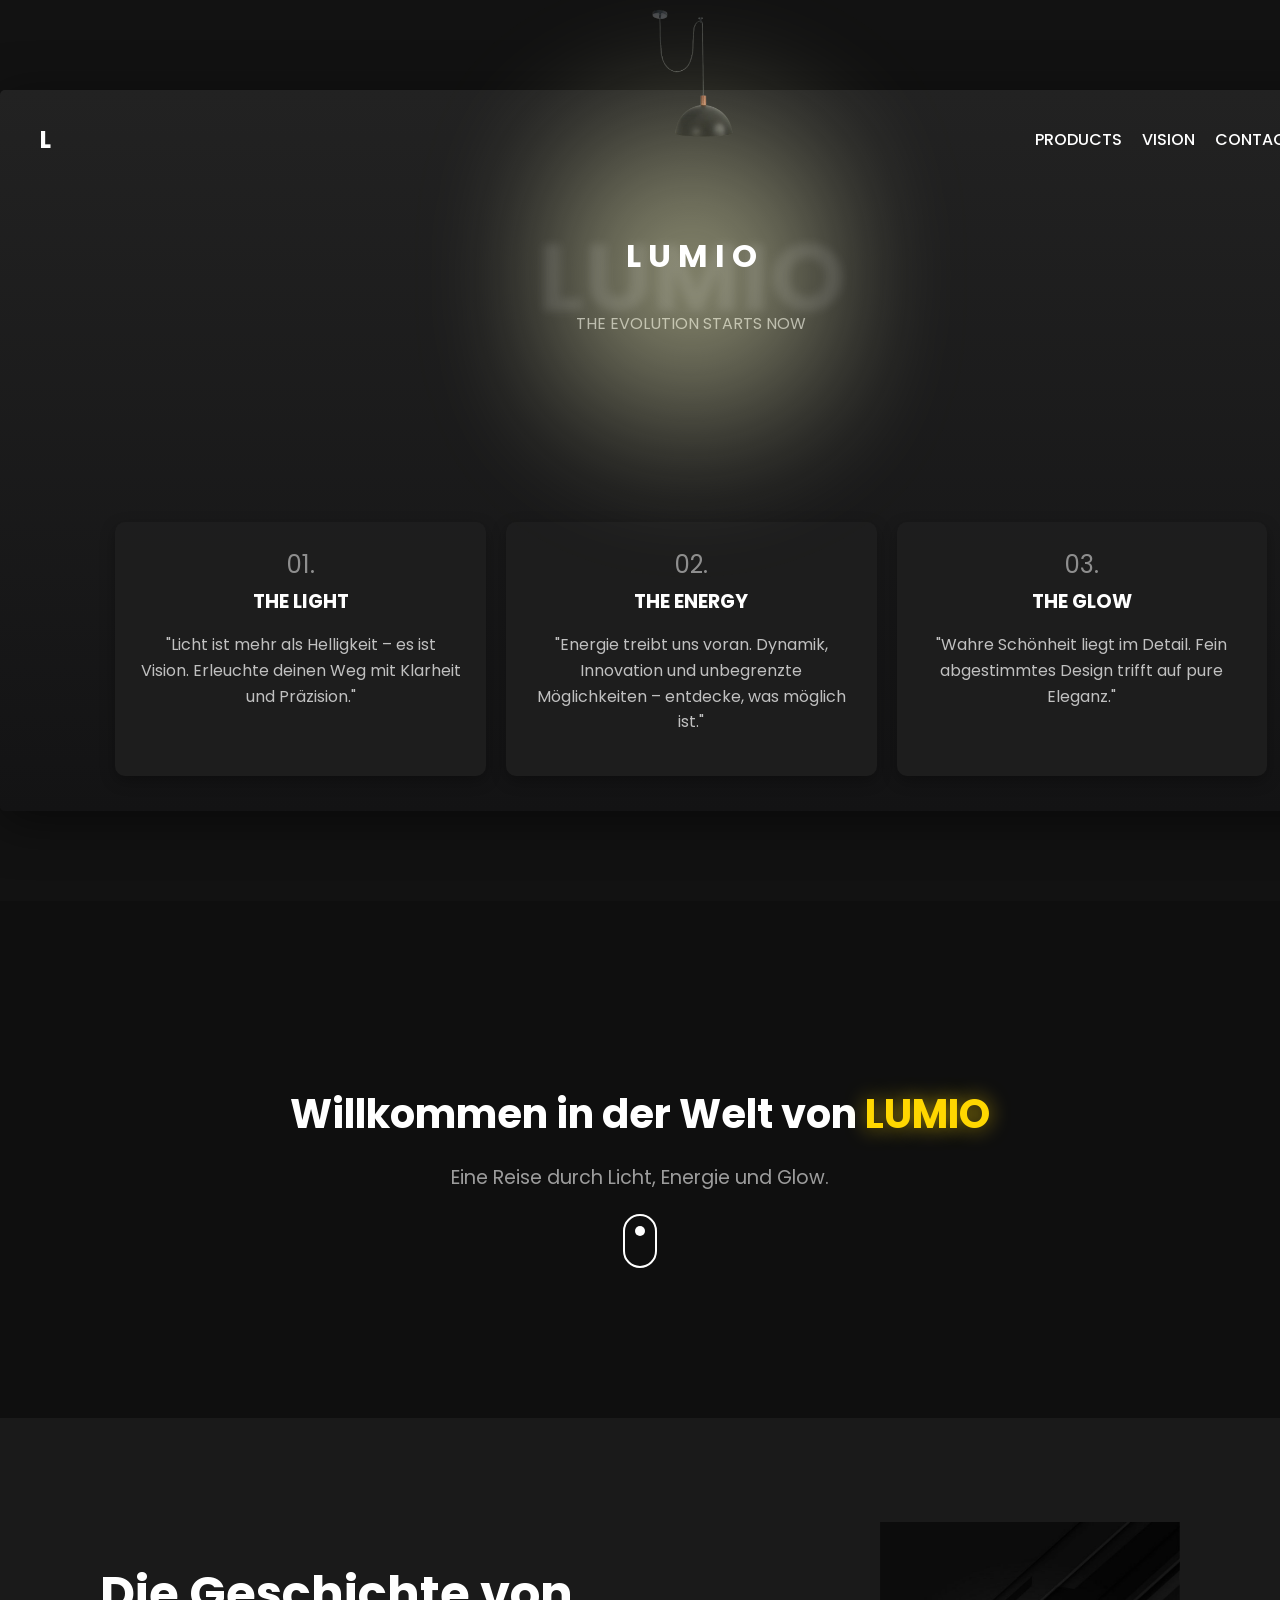
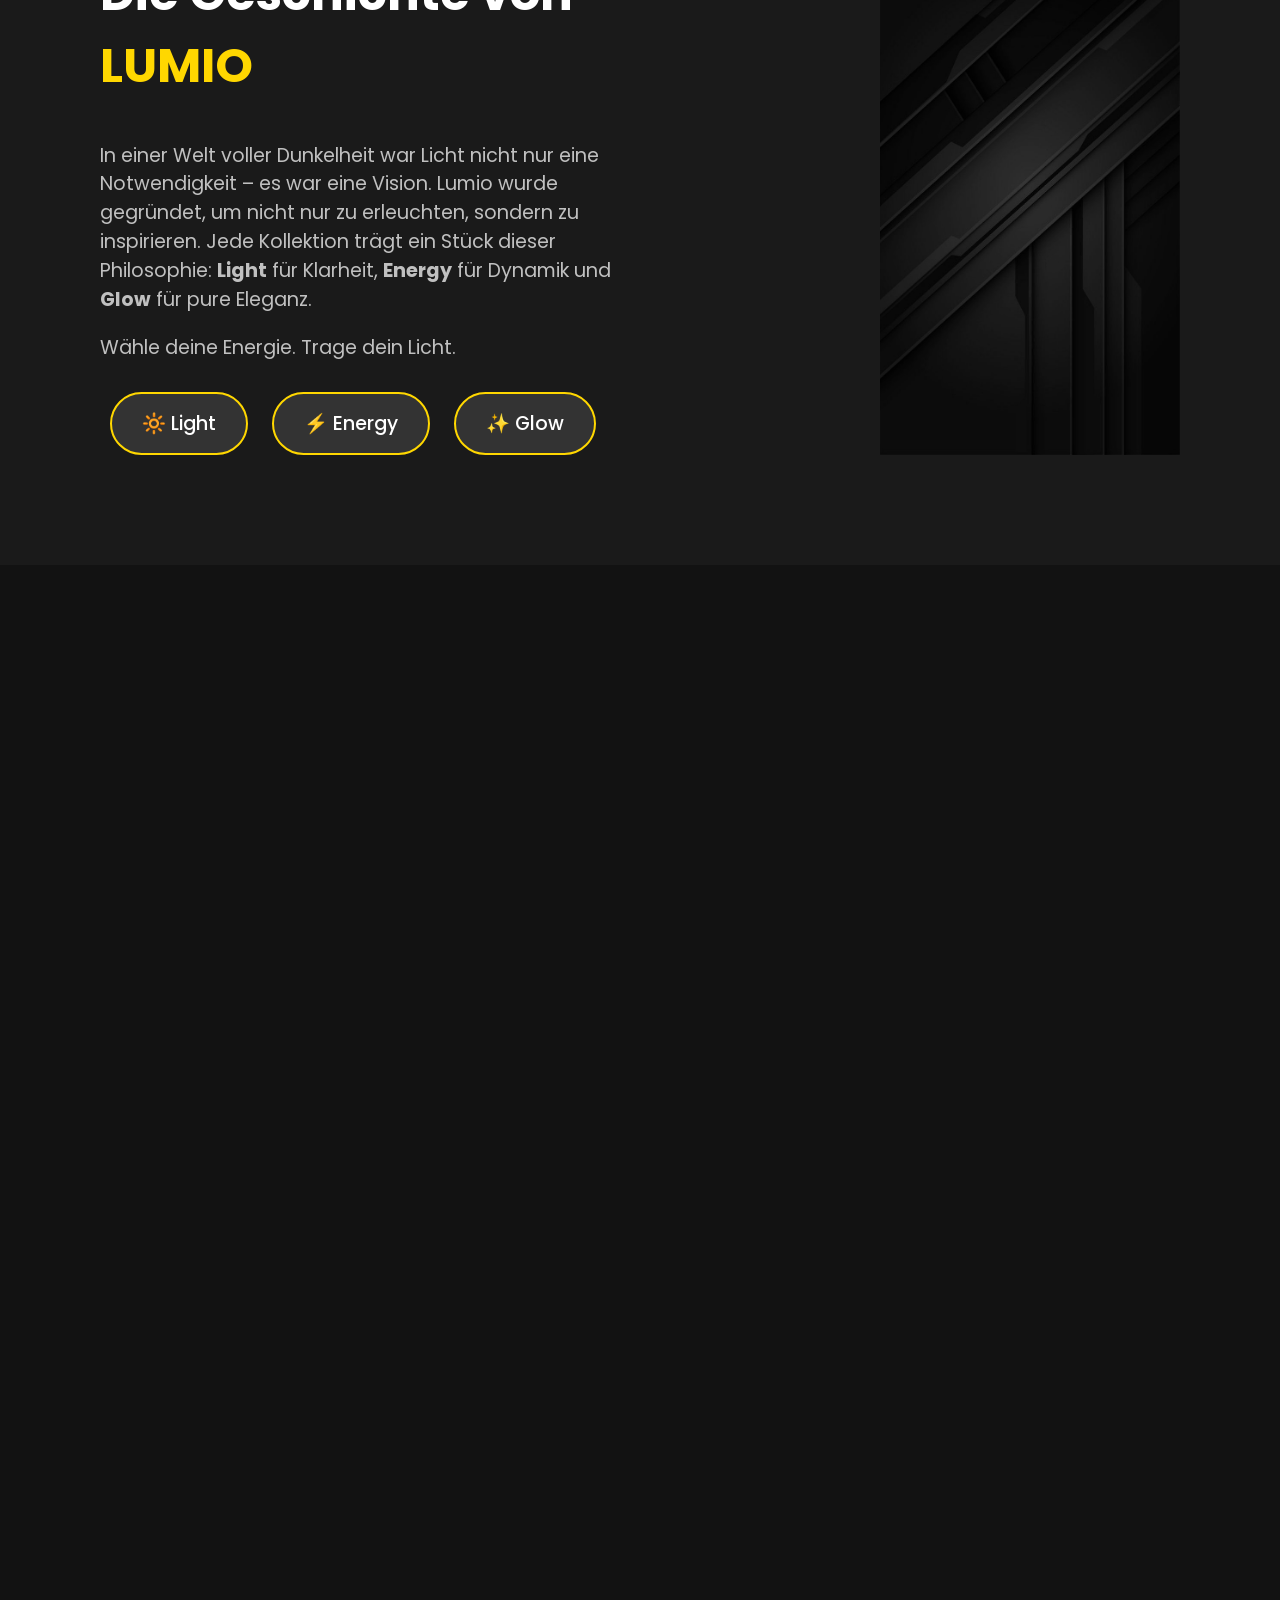
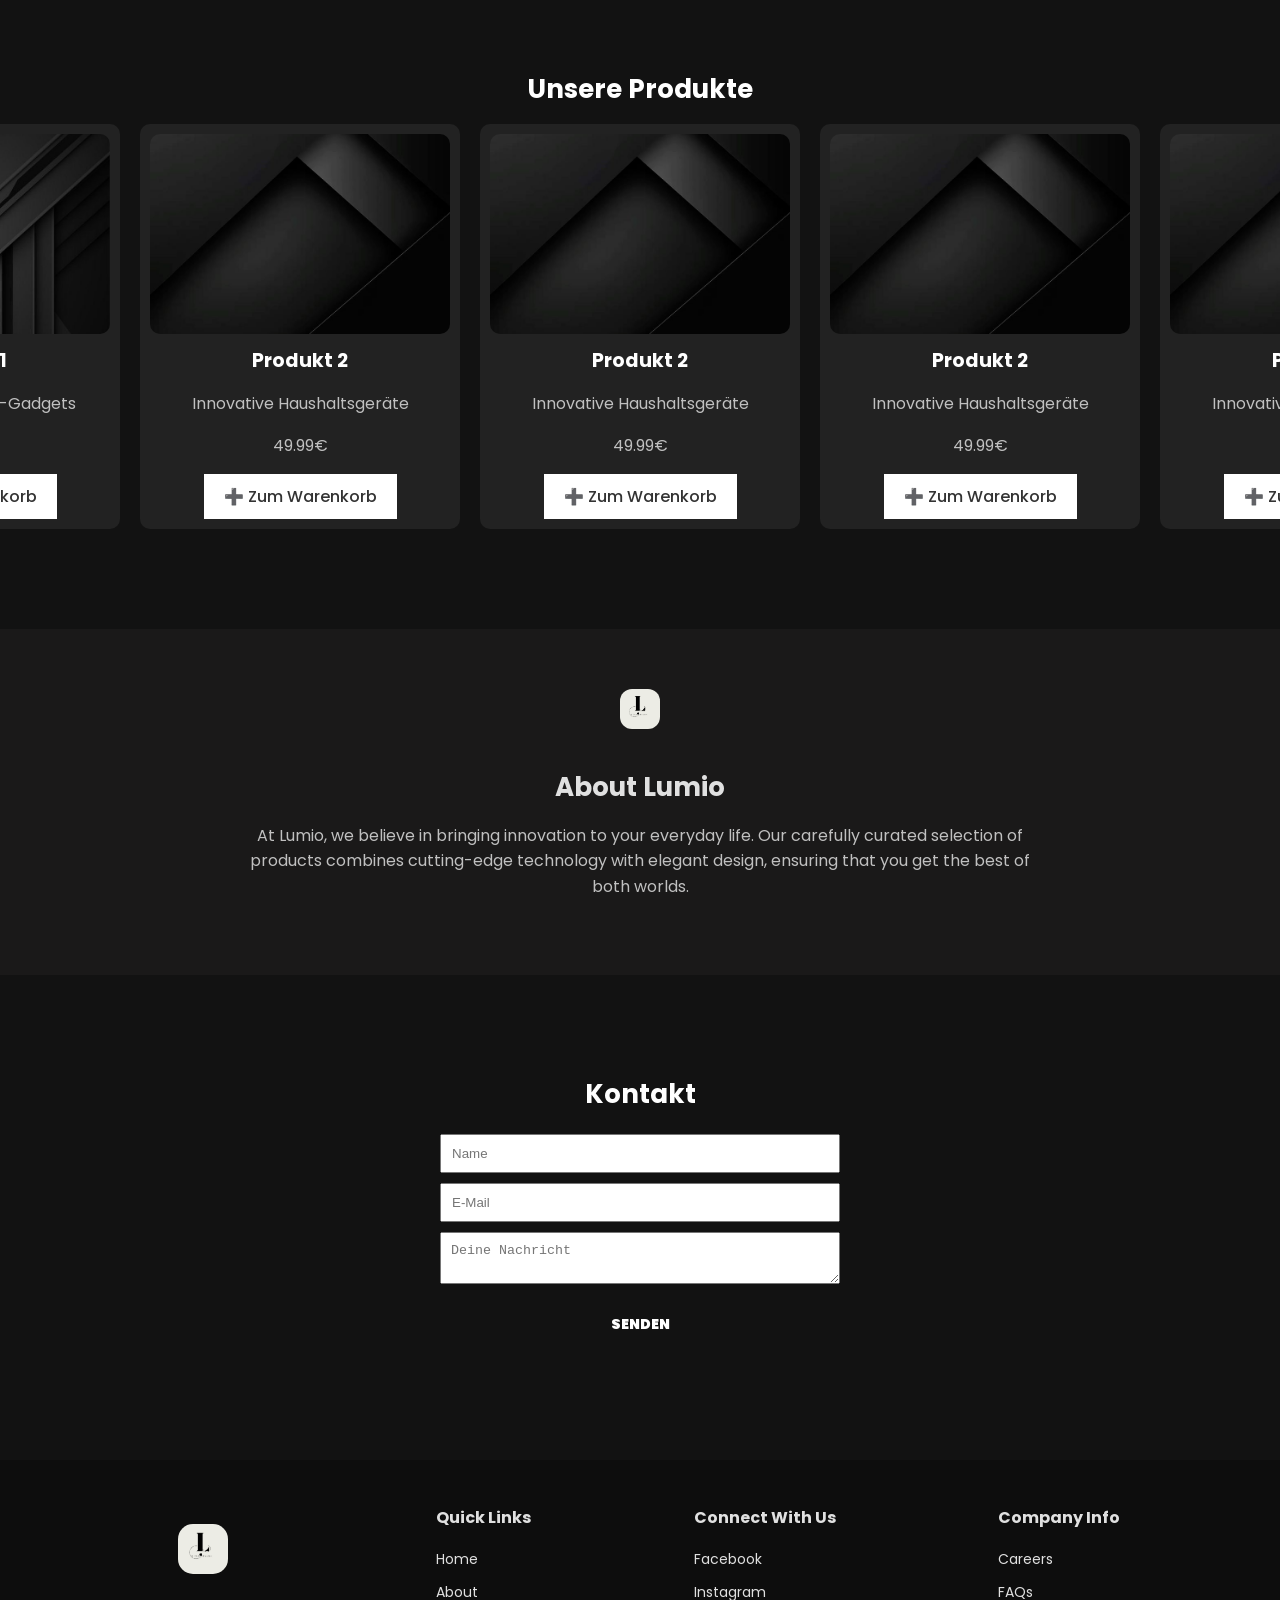
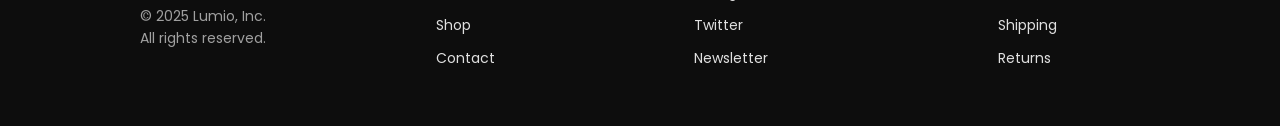
==== commit 1c4425d0: "Website stand 31.3" ====
--- a/business/business.html
+++ b/business/business.html
@@ -12,7 +12,7 @@
         
         <!-- Lampe mit Licht -->
         <div class="lamp-container">
-            <img src="/img/lampe.png" alt="Lampe" class="lamp">
+            <img src="/img/lampe02.png" alt="Lampe" class="lamp">
             <div class="light-effect"></div>
         </div>
 
@@ -25,7 +25,7 @@
                     <li><a href="#vision">VISION</a></li>
                     <li><a href="#contact">CONTACT</a></li>
                     <button id="theme-toggle" class="theme-button">🌙</button>
-                    <img src="/img/shopping_cart.png" alt="Cart" class="cart-icon">
+                    <a href="/business/login/login.html"><img src="/img/shopping_cart.png" alt="Cart" class="cart-icon"></a>
                 </ul>
             </nav>
         </header>
@@ -54,6 +54,59 @@
             </div>
         </div>
     </div>
+
+
+    <!-- Übergangsbereich -->
+    <section class="transition">
+        <h2>Willkommen in der Welt von <span class="lumio-text">LUMIO</span></h2>
+        <p>Eine Reise durch Licht, Energie und Glow.</p>
+        <div class="scroll-down"></div>
+    </section>
+
+    <!-- Story Sektion -->
+    <section class="story-section" id="vision">
+        <div class="story-text">
+            <h1>Die Geschichte von <span class="lumio">LUMIO</span></h1>
+            <p>
+                In einer Welt voller Dunkelheit war Licht nicht nur eine Notwendigkeit – es war eine Vision.  
+                Lumio wurde gegründet, um nicht nur zu erleuchten, sondern zu inspirieren.  
+                Jede Kollektion trägt ein Stück dieser Philosophie: <strong>Light</strong> für Klarheit,  
+                <strong>Energy</strong> für Dynamik und <strong>Glow</strong> für pure Eleganz.
+            </p>
+            <p>
+                Wähle deine Energie. Trage dein Licht.
+            </p>
+
+            <!-- Interaktive Auswahl -->
+            <div class="choices">
+                <button class="choice-btn" id="light">🔆 Light</button>
+                <button class="choice-btn" id="energy">⚡ Energy</button>
+                <button class="choice-btn" id="glow">✨ Glow</button>
+            </div>
+        </div>
+
+        <!-- T-Shirt Vorschau -->
+        <div class="story-image">
+            <img src="/img/d01.jpg" alt="Lumio T-Shirt">
+        </div>
+    </section>
+    <!-- Die 3 Kategorien -->
+    <section id="light-section" class="category light">
+        <h2>🔆 LIGHT – Klare Vision</h2>
+        <p>Minimalistische Designs, pure Klarheit. Sei das Licht in dunklen Zeiten.</p>
+    </section>
+
+    <section id="energy-section" class="category energy">
+        <h2>⚡ ENERGY – Dynamik pur</h2>
+        <p>Power, Bewegung, unaufhaltbare Energie. Hol dir den Drive.</p>
+    </section>
+
+    <section id="glow-section" class="category glow">
+        <h2>✨ GLOW – Pure Eleganz</h2>
+        <p>Edles Design, fein abgestimmte Details. Sei ein Statement.</p>
+    </section>
+
+
 
     <section id="products">
         <h2>Unsere Produkte</h2>
@@ -72,6 +125,27 @@
                 <p class="price">49.99€</p>
                 <button class="add-to-cart">➕ Zum Warenkorb</button>
             </div>
+            <div class="product" data-id="2" data-name="Produkt 2" data-price="49.99">
+                <img src="/img/d08.jpg" alt="Produkt 2">
+                <h3>Produkt 2</h3>
+                <p>Innovative Haushaltsgeräte</p>
+                <p class="price">49.99€</p>
+                <button class="add-to-cart">➕ Zum Warenkorb</button>
+            </div>
+            <div class="product" data-id="2" data-name="Produkt 2" data-price="49.99">
+                <img src="/img/d08.jpg" alt="Produkt 2">
+                <h3>Produkt 2</h3>
+                <p>Innovative Haushaltsgeräte</p>
+                <p class="price">49.99€</p>
+                <button class="add-to-cart">➕ Zum Warenkorb</button>
+            </div>
+            <div class="product" data-id="2" data-name="Produkt 2" data-price="49.99">
+                <img src="/img/d08.jpg" alt="Produkt 2">
+                <h3>Produkt 2</h3>
+                <p>Innovative Haushaltsgeräte</p>
+                <p class="price">49.99€</p>
+                <button class="add-to-cart">➕ Zum Warenkorb</button>
+            </div>
         </div>
     </section>
 
@@ -83,54 +157,6 @@
             <p>At Lumio, we believe in bringing innovation to your everyday life. Our carefully curated selection of 
                 products combines cutting-edge technology with elegant design, ensuring that you get the best of both worlds.
             </p>
-            <!-- <div class="social-icons">
-                <a href="#" target="_blank"><img src="/img/instagram_w.png" id="instagram-icon"></a>
-                <a href="#" target="_blank"><img src="/img/facebook_w.png" id="facebook-icon"></a>
-                
-            </div> -->
-            <ul class="wrapper">
-                <li class="icon facebook">
-                  <span class="tooltip">Facebook</span>
-                  <svg
-                    viewBox="0 0 320 512"
-                    height="1.2em"
-                    fill="currentColor"
-                    xmlns="http://www.w3.org/2000/svg"
-                  >
-                    <path
-                      d="M279.14 288l14.22-92.66h-88.91v-60.13c0-25.35 12.42-50.06 52.24-50.06h40.42V6.26S260.43 0 225.36 0c-73.22 0-121.08 44.38-121.08 124.72v70.62H22.89V288h81.39v224h100.17V288z"
-                    ></path>
-                  </svg>
-                </li>
-                <li class="icon twitter">
-                  <span class="tooltip">Twitter</span>
-                  <svg
-                    height="1.8em"
-                    fill="currentColor"
-                    viewBox="0 0 48 48"
-                    xmlns="http://www.w3.org/2000/svg"
-                    class="twitter"
-                  >
-                    <path
-                      d="M42,12.429c-1.323,0.586-2.746,0.977-4.247,1.162c1.526-0.906,2.7-2.351,3.251-4.058c-1.428,0.837-3.01,1.452-4.693,1.776C34.967,9.884,33.05,9,30.926,9c-4.08,0-7.387,3.278-7.387,7.32c0,0.572,0.067,1.129,0.193,1.67c-6.138-0.308-11.582-3.226-15.224-7.654c-0.64,1.082-1,2.349-1,3.686c0,2.541,1.301,4.778,3.285,6.096c-1.211-0.037-2.351-0.374-3.349-0.914c0,0.022,0,0.055,0,0.086c0,3.551,2.547,6.508,5.923,7.181c-0.617,0.169-1.269,0.263-1.941,0.263c-0.477,0-0.942-0.054-1.392-0.135c0.94,2.902,3.667,5.023,6.898,5.086c-2.528,1.96-5.712,3.134-9.174,3.134c-0.598,0-1.183-0.034-1.761-0.104C9.268,36.786,13.152,38,17.321,38c13.585,0,21.017-11.156,21.017-20.834c0-0.317-0.01-0.633-0.025-0.945C39.763,15.197,41.013,13.905,42,12.429"
-                    ></path>
-                  </svg>
-                </li>
-                <li class="icon instagram">
-                  <span class="tooltip">Instagram</span>
-                  <svg
-                    xmlns="http://www.w3.org/2000/svg"
-                    height="1.2em"
-                    fill="currentColor"
-                    class="bi bi-instagram"
-                    viewBox="0 0 16 16"
-                  >
-                    <path
-                      d="M8 0C5.829 0 5.556.01 4.703.048 3.85.088 3.269.222 2.76.42a3.917 3.917 0 0 0-1.417.923A3.927 3.927 0 0 0 .42 2.76C.222 3.268.087 3.85.048 4.7.01 5.555 0 5.827 0 8.001c0 2.172.01 2.444.048 3.297.04.852.174 1.433.372 1.942.205.526.478.972.923 1.417.444.445.89.719 1.416.923.51.198 1.09.333 1.942.372C5.555 15.99 5.827 16 8 16s2.444-.01 3.298-.048c.851-.04 1.434-.174 1.943-.372a3.916 3.916 0 0 0 1.416-.923c.445-.445.718-.891.923-1.417.197-.509.332-1.09.372-1.942C15.99 10.445 16 10.173 16 8s-.01-2.445-.048-3.299c-.04-.851-.175-1.433-.372-1.941a3.926 3.926 0 0 0-.923-1.417A3.911 3.911 0 0 0 13.24.42c-.51-.198-1.092-.333-1.943-.372C10.443.01 10.172 0 7.998 0h.003zm-.717 1.442h.718c2.136 0 2.389.007 3.232.046.78.035 1.204.166 1.486.275.373.145.64.319.92.599.28.28.453.546.598.92.11.281.24.705.275 1.485.039.843.047 1.096.047 3.231s-.008 2.389-.047 3.232c-.035.78-.166 1.203-.275 1.485a2.47 2.47 0 0 1-.599.919c-.28.28-.546.453-.92.598-.28.11-.704.24-1.485.276-.843.038-1.096.047-3.232.047s-2.39-.009-3.233-.047c-.78-.036-1.203-.166-1.485-.276a2.478 2.478 0 0 1-.92-.598 2.48 2.48 0 0 1-.6-.92c-.109-.281-.24-.705-.275-1.485-.038-.843-.046-1.096-.046-3.233 0-2.136.008-2.388.046-3.231.036-.78.166-1.204.276-1.486.145-.373.319-.64.599-.92.28-.28.546-.453.92-.598.282-.11.705-.24 1.485-.276.738-.034 1.024-.044 2.515-.045v.002zm4.988 1.328a.96.96 0 1 0 0 1.92.96.96 0 0 0 0-1.92zm-4.27 1.122a4.109 4.109 0 1 0 0 8.217 4.109 4.109 0 0 0 0-8.217zm0 1.441a2.667 2.667 0 1 1 0 5.334 2.667 2.667 0 0 1 0-5.334z"
-                    ></path>
-                  </svg>
-                </li>
-              </ul>
         </div>
     </section>
 
@@ -195,6 +221,11 @@
 
 
 <!-- Noch Machen 
- 1. Responsive Design
-
+    1. Responsive Design
+    2. Login/Registration
+    3. Einkaufswagen
+
+    -"Willkommen in der Welt von LUMIO" - Section Hintergrund gut so?
+    -Farben für Kategorien zu krass?
+    -About Lumio Section unnötig?
 -->
--- a/business/business.css
+++ b/business/business.css
@@ -254,29 +254,195 @@
 }
 
 /* Einkaufswagen */
-.cart-icon img{
-    width: 35px;
-    color: white;
-    transition: color 0.3s;
-}
-
-.cart-icon:hover {
-    color: #f4a261;
-}
-
-
-
-/* Einkaufswagen */
-.cart-icon img {
-    width: 30px; /* Größe anpassen */
+.cart-icon {
+    width: 40px; /* Größe anpassen */
+    height: auto;
     padding-top: 11px;
-    height: auto;
     transition: opacity 0.3s;
 }
 
 .cart-icon img:hover {
     opacity: 0.7; /* Kleiner Hover-Effekt */
 }
+
+
+/* Übergangsbereich */
+.transition {
+    text-align: center;
+    padding: 150px 20px;
+    background: #0f0f0f;
+    position: relative;
+    overflow: hidden;
+    background-attachment: fixed;
+}
+
+.transition h2 {
+    font-size: 2.5em;
+    font-weight: bold;
+}
+
+.transition p {
+    font-size: 1.2em;
+    opacity: 0.8;
+}
+
+.lumio-text {
+    color: #FFD700;
+    text-shadow: 0 0 20px rgba(255, 215, 0, 0.6);
+}
+
+/* Scroll-Down-Indikator */
+.scroll-down {
+    width: 30px;
+    height: 50px;
+    border: 2px solid white;
+    border-radius: 25px;
+    margin: 20px auto 0;
+    position: relative;
+    animation: fadeIn 1.8s ease-in-out forwards;
+}
+
+.scroll-down::before {
+    content: "";
+    width: 10px;
+    height: 10px;
+    background: white;
+    position: absolute;
+    left: 50%;
+    transform: translateX(-50%);
+    border-radius: 50%;
+    top: 10px;
+    animation: scrollAnim 1.5s infinite;
+}
+
+@keyframes scrollAnim {
+    0% { top: 10px; opacity: 1; }
+    100% { top: 30px; opacity: 0; }
+}
+
+@keyframes fadeInUp {
+    from {
+        opacity: 0;
+        transform: translateY(50px);
+    }
+    to {
+        opacity: 1;
+        transform: translateY(0);
+    }
+}
+
+/* Story-Sektion */
+.story-section {
+    display: flex;
+    align-items: center;
+    justify-content: space-between;
+    padding: 100px;
+    background: #1a1a1a;
+    text-align: left;
+    animation: fadeInUp 1.5s ease-in-out;
+}
+
+.story-text {
+    width: 50%;
+}
+
+.story-text h1 {
+    font-size: 3em;
+}
+
+.story-text .lumio {
+    color: #FFD700; /* Goldene Farbe für das Logo */
+    font-weight: bold;
+}
+
+.story-text p {
+    font-size: 1.2em;
+    line-height: 1.5;
+}
+
+/* Interaktive Auswahl */
+.choices {
+    margin-top: 20px;
+}
+
+.choice-btn {
+    background: #333;
+    border: 2px solid #FFD700;
+    color: white;
+    padding: 15px 30px;
+    font-size: 1.2em;
+    margin: 10px;
+    border-radius: 50px;
+    cursor: pointer;
+    transition: all 0.4s ease-in-out;
+    position: relative;
+    overflow: hidden;
+}
+
+.choice-btn::before {
+    content: "";
+    position: absolute;
+    width: 100%;
+    height: 100%;
+    top: 0;
+    left: -100%;
+    background: #FFD700;
+    transition: all 0.4s ease-in-out;
+}
+
+.choice-btn:hover::before {
+    left: 0;
+}
+
+.choice-btn:hover {
+    color: black;
+    font-weight: bold;
+}
+
+/* T-Shirt Vorschau */
+.story-image img {
+    width: 300px;
+    filter: brightness(0.8);
+    transition: 0.3s;
+}
+
+.story-image img:hover {
+    filter: brightness(1);
+}
+
+
+/* Kategorien */
+.category {
+    text-align: center;
+    padding: 100px;
+    font-size: 1.5em;
+    transition: 0.5s;
+    opacity: 0;
+    transform: translateY(50px);
+}
+
+.category:hover {
+    opacity: 1;
+    transform: translateY(0);
+}
+
+.light {
+    background: #f4e041;
+    color: black;
+}
+
+.energy {
+    background: #ff5733;
+    color: white;
+}
+
+.glow {
+    background: #a040ff;
+    color: white;
+}
+
+
+
 
 
 
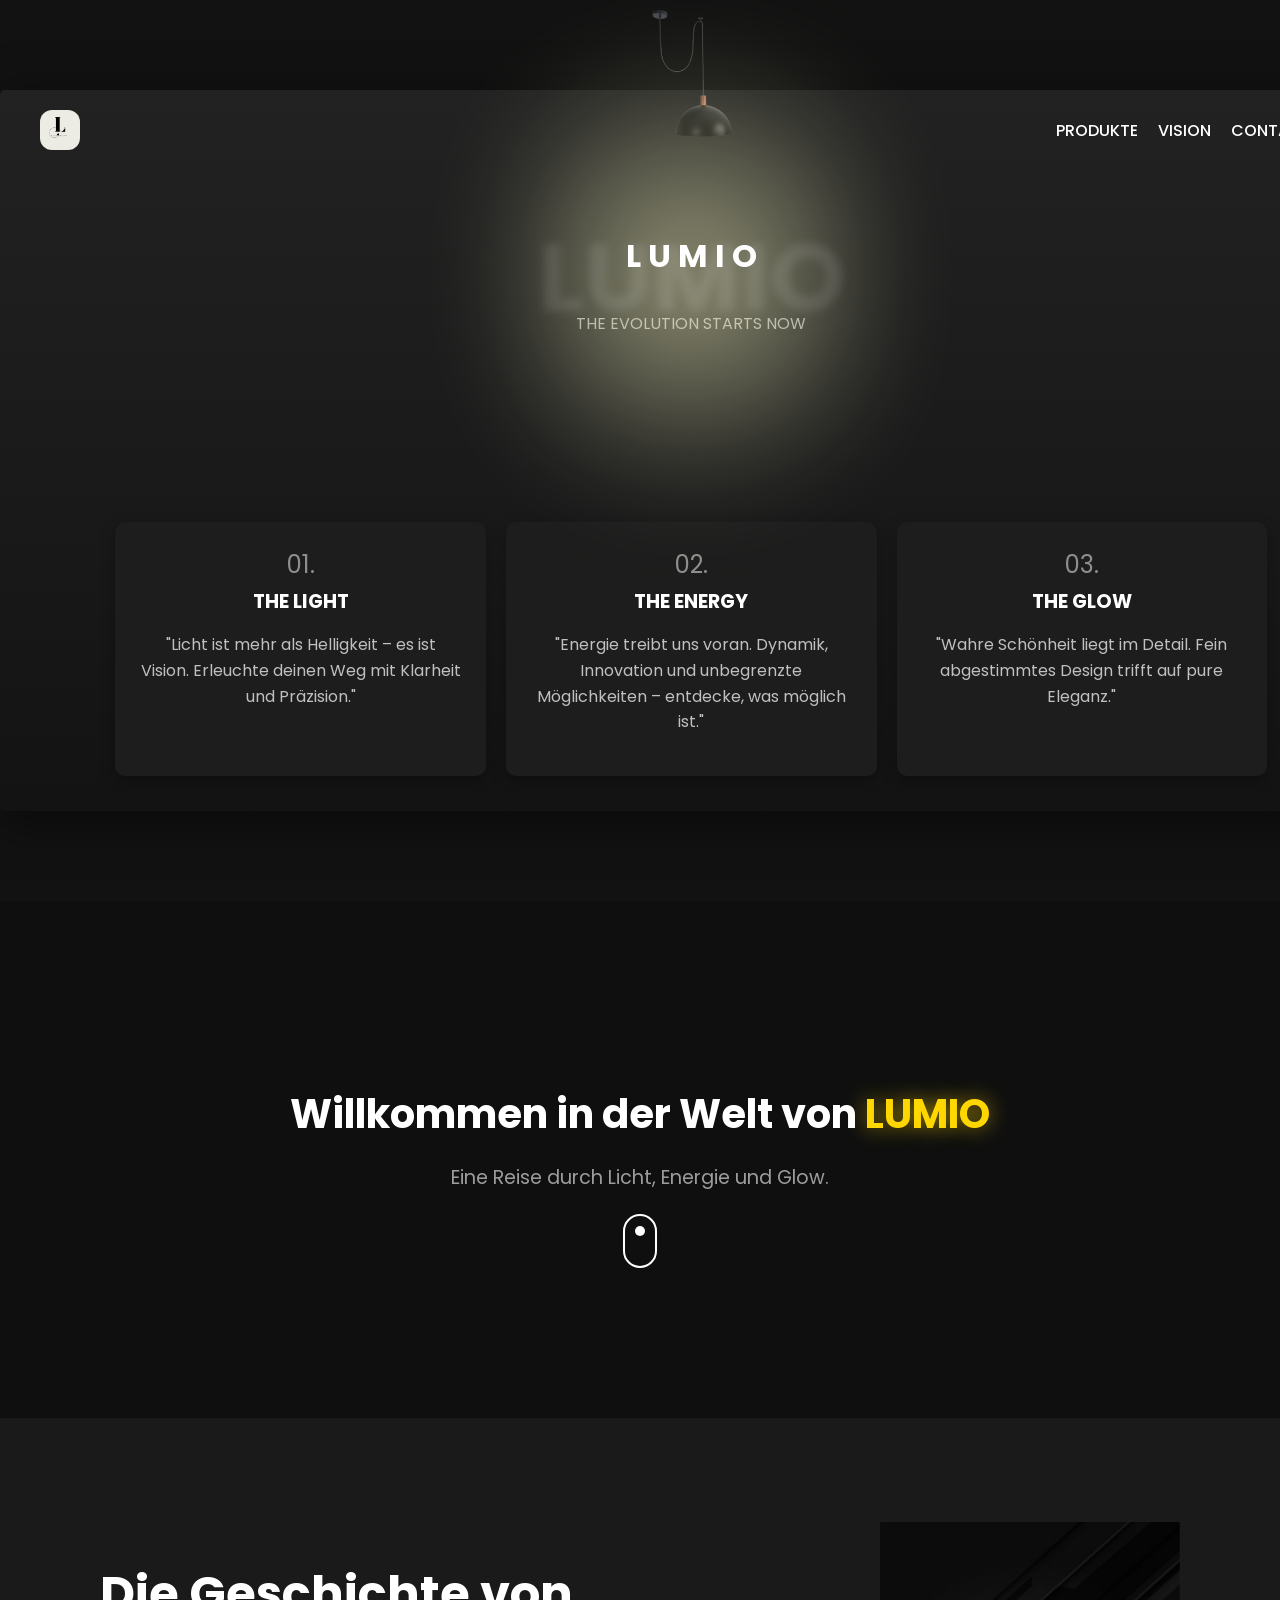
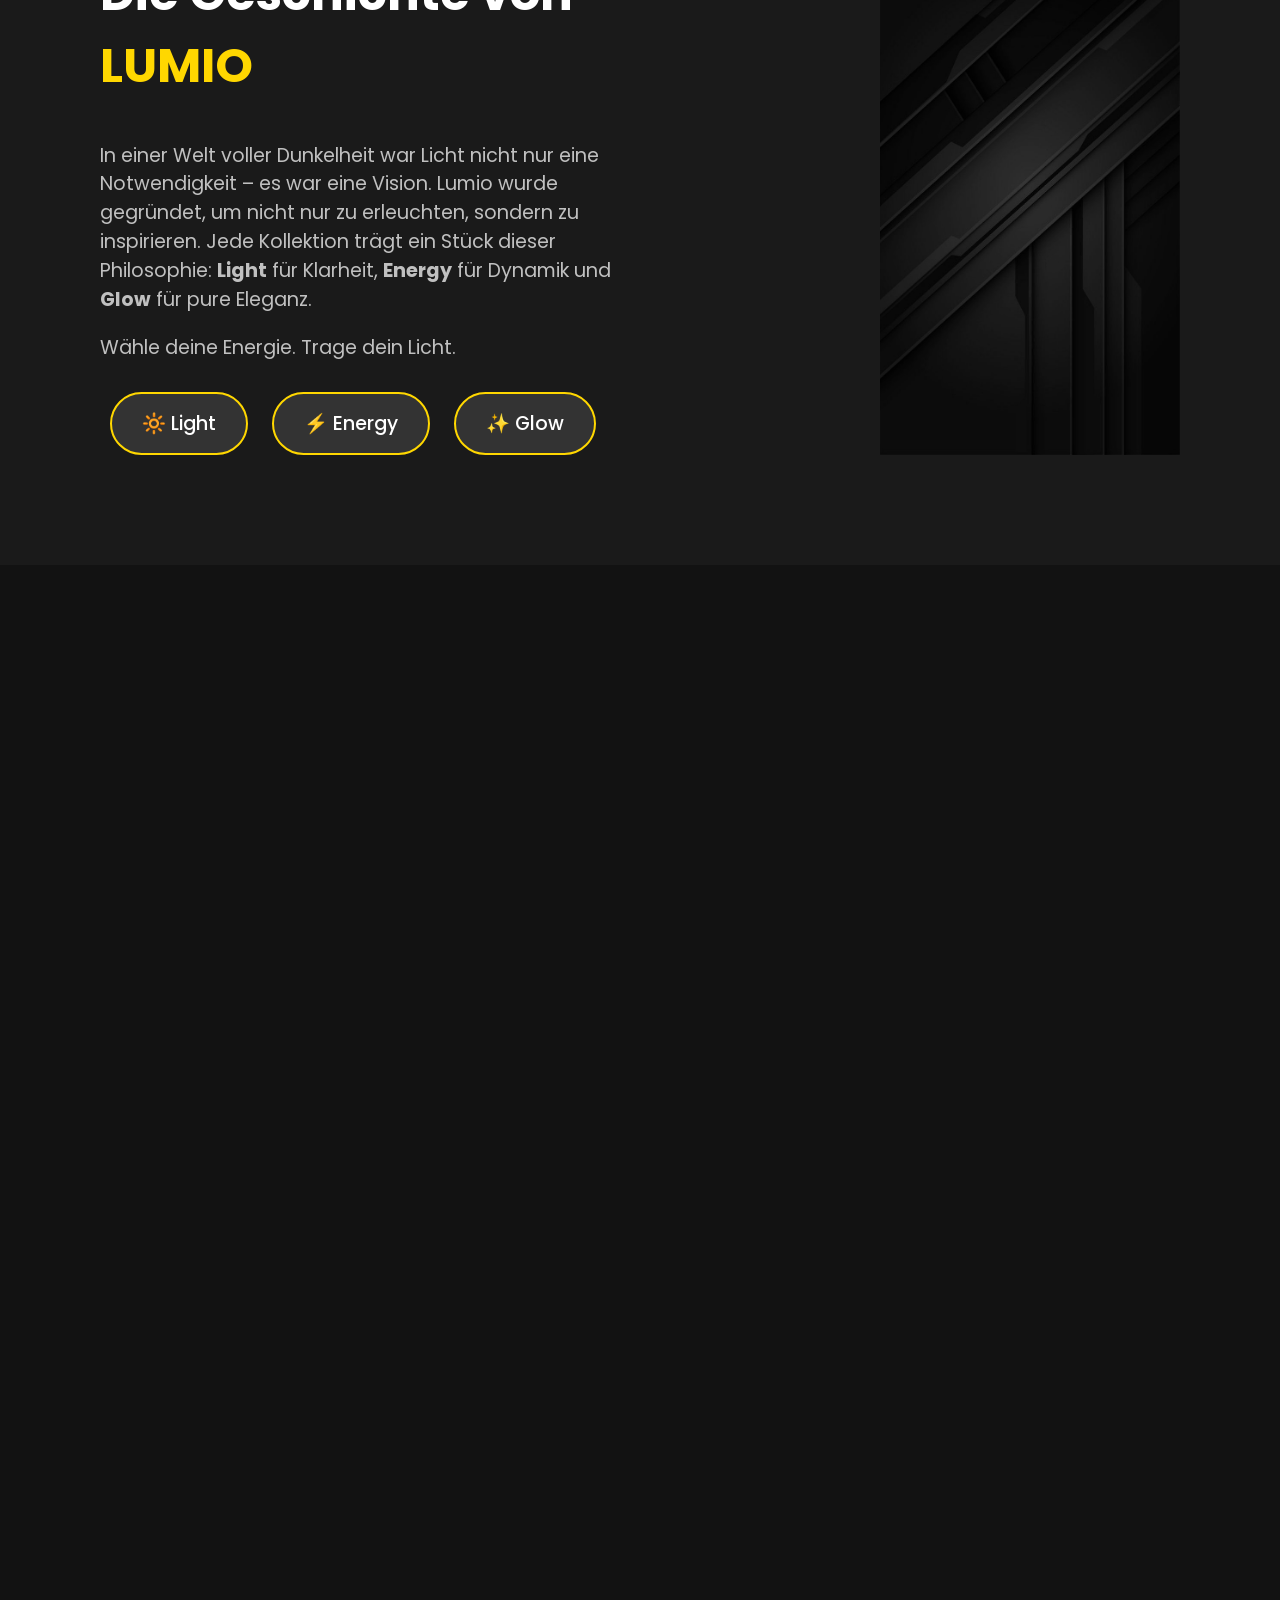
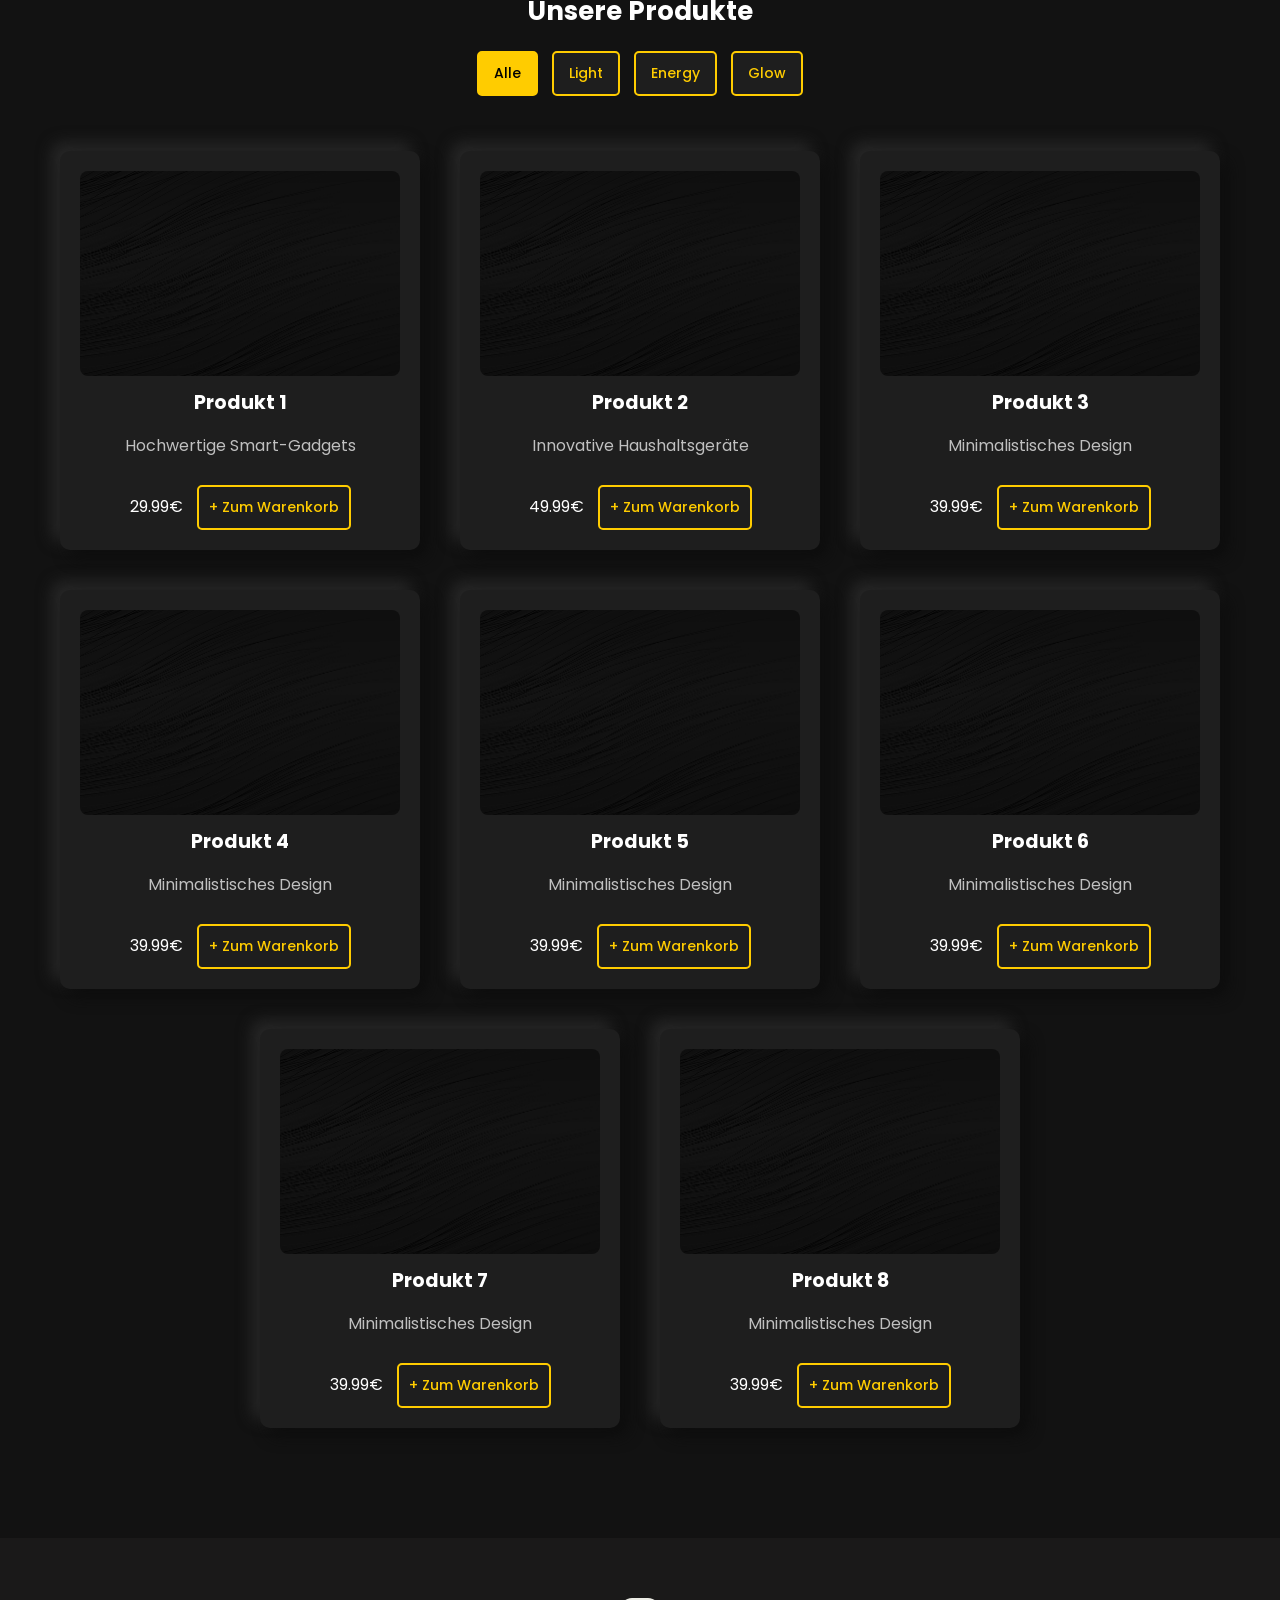
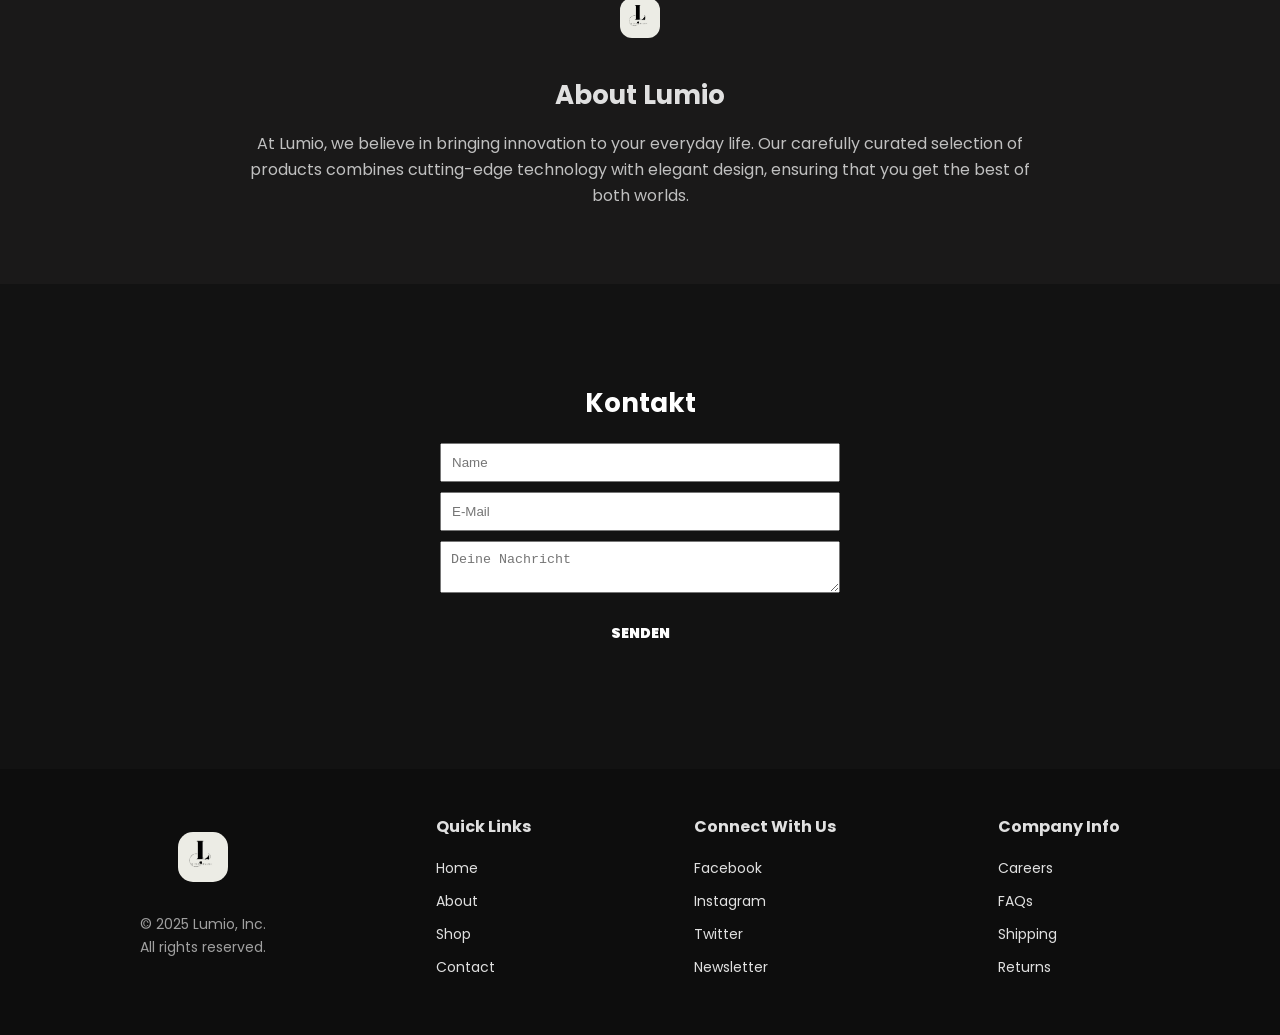
==== commit 353acd98: "Website stand 1.4" ====
--- a/business/business.html
+++ b/business/business.html
@@ -18,10 +18,10 @@
 
         <!-- Navigation und Logo -->
         <header>
-            <div class="logo">L</div>
+            <div class="logo"><img src="/img/logo_w.png" alt="Lumio Logo"></div>
             <nav>
                 <ul>
-                    <li><a href="#products">PRODUCTS</a></li>
+                    <li><a href="#shop">PRODUKTE</a></li>
                     <li><a href="#vision">VISION</a></li>
                     <li><a href="#contact">CONTACT</a></li>
                     <button id="theme-toggle" class="theme-button">🌙</button>
@@ -90,6 +90,7 @@
             <img src="/img/d01.jpg" alt="Lumio T-Shirt">
         </div>
     </section>
+
     <!-- Die 3 Kategorien -->
     <section id="light-section" class="category light">
         <h2>🔆 LIGHT – Klare Vision</h2>
@@ -107,44 +108,73 @@
     </section>
 
 
-
-    <section id="products">
+    <section class="product-section" id="shop">
         <h2>Unsere Produkte</h2>
+    
+        <!-- Kategorie-Filter -->
+        <div class="filter-buttons">
+            <button data-filter="all" class="active">Alle</button>
+            <button data-filter="light">Light</button>
+            <button data-filter="energy">Energy</button>
+            <button data-filter="glow">Glow</button>
+        </div>
+    
         <div class="product-container">
-            <div class="product" data-id="1" data-name="Produkt 1" data-price="29.99">
-                <img src="/img/d01.jpg" alt="Produkt 1">
+            <div class="product-card" data-category="light">
+                <img src="/img/d02.png" alt="Produkt 1" loading="lazy">
                 <h3>Produkt 1</h3>
                 <p>Hochwertige Smart-Gadgets</p>
-                <p class="price">29.99€</p>
-                <button class="add-to-cart">➕ Zum Warenkorb</button>
-            </div>
-            <div class="product" data-id="2" data-name="Produkt 2" data-price="49.99">
-                <img src="/img/d08.jpg" alt="Produkt 2">
+                <span>29.99€</span>
+                <button class="buy-button">+ Zum Warenkorb</button>
+            </div>
+            <div class="product-card" data-category="energy">
+                <img src="/img/d02.png" alt="Produkt 2" loading="lazy">
                 <h3>Produkt 2</h3>
                 <p>Innovative Haushaltsgeräte</p>
-                <p class="price">49.99€</p>
-                <button class="add-to-cart">➕ Zum Warenkorb</button>
-            </div>
-            <div class="product" data-id="2" data-name="Produkt 2" data-price="49.99">
-                <img src="/img/d08.jpg" alt="Produkt 2">
-                <h3>Produkt 2</h3>
-                <p>Innovative Haushaltsgeräte</p>
-                <p class="price">49.99€</p>
-                <button class="add-to-cart">➕ Zum Warenkorb</button>
-            </div>
-            <div class="product" data-id="2" data-name="Produkt 2" data-price="49.99">
-                <img src="/img/d08.jpg" alt="Produkt 2">
-                <h3>Produkt 2</h3>
-                <p>Innovative Haushaltsgeräte</p>
-                <p class="price">49.99€</p>
-                <button class="add-to-cart">➕ Zum Warenkorb</button>
-            </div>
-            <div class="product" data-id="2" data-name="Produkt 2" data-price="49.99">
-                <img src="/img/d08.jpg" alt="Produkt 2">
-                <h3>Produkt 2</h3>
-                <p>Innovative Haushaltsgeräte</p>
-                <p class="price">49.99€</p>
-                <button class="add-to-cart">➕ Zum Warenkorb</button>
+                <span>49.99€</span>
+                <button class="buy-button">+ Zum Warenkorb</button>
+            </div>
+            <div class="product-card" data-category="glow">
+                <img src="/img/d02.png" alt="Produkt 3" loading="lazy">
+                <h3>Produkt 3</h3>
+                <p>Minimalistisches Design</p>
+                <span>39.99€</span>
+                <button class="buy-button">+ Zum Warenkorb</button>
+            </div>
+            <div class="product-card" data-category="glow">
+                <img src="/img/d02.png" alt="Produkt 3" loading="lazy">
+                <h3>Produkt 4</h3>
+                <p>Minimalistisches Design</p>
+                <span>39.99€</span>
+                <button class="buy-button">+ Zum Warenkorb</button>
+            </div>
+            <div class="product-card" data-category="glow">
+                <img src="/img/d02.png" alt="Produkt 3" loading="lazy">
+                <h3>Produkt 5</h3>
+                <p>Minimalistisches Design</p>
+                <span>39.99€</span>
+                <button class="buy-button">+ Zum Warenkorb</button>
+            </div>
+            <div class="product-card" data-category="glow">
+                <img src="/img/d02.png" alt="Produkt 3" loading="lazy">
+                <h3>Produkt 6</h3>
+                <p>Minimalistisches Design</p>
+                <span>39.99€</span>
+                <button class="buy-button">+ Zum Warenkorb</button>
+            </div>
+            <div class="product-card" data-category="glow">
+                <img src="/img/d02.png" alt="Produkt 3" loading="lazy">
+                <h3>Produkt 7</h3>
+                <p>Minimalistisches Design</p>
+                <span>39.99€</span>
+                <button class="buy-button">+ Zum Warenkorb</button>
+            </div>
+            <div class="product-card" data-category="glow">
+                <img src="/img/d02.png" alt="Produkt 3" loading="lazy">
+                <h3>Produkt 8</h3>
+                <p>Minimalistisches Design</p>
+                <span>39.99€</span>
+                <button class="buy-button">+ Zum Warenkorb</button>
             </div>
         </div>
     </section>
@@ -183,10 +213,10 @@
                 <div class="footer-column">
                     <h3>Quick Links</h3>
                     <ul>
-                        <li><a href="#">Home</a></li>
-                        <li><a href="#">About</a></li>
-                        <li><a href="#">Shop</a></li>
-                        <li><a href="#">Contact</a></li>
+                        <li><a href="/hauputseite/index.html">Home</a></li>
+                        <li><a href="#about">About</a></li>
+                        <li><a href="#shop">Shop</a></li>
+                        <li><a href="#contact">Contact</a></li>
                     </ul>
                 </div>
                 
@@ -224,6 +254,10 @@
     1. Responsive Design
     2. Login/Registration
     3. Einkaufswagen
+    4. Funktion Sachen in EInkaufswagen legen + Kontaktform Funktion
+    5. Cookie Funktion der Speicherung von Werten vom User auf der Seite - welches Team ist der User (Light/Energie/Glow), Einkaufwagen Sachen, was hat der User so auf der Seite gemacht...
+    6. festes Setzen Buttons Light/Energie/Glow (dass man nicht die Kategorien willkürlich wechseln kann sondern einmal eingewählt ist eingewählt fertig)
+    7. Footer
 
     -"Willkommen in der Welt von LUMIO" - Section Hintergrund gut so?
     -Farben für Kategorien zu krass?
--- a/business/business.css
+++ b/business/business.css
@@ -45,6 +45,12 @@
     font-size: 24px;
     font-weight: bold;
     color: white;
+}
+
+.logo img{
+    width: 40px;
+    display: block;
+    border-radius: 30%;
 }
 
 /* Navigation */
@@ -236,10 +242,6 @@
         margin: 10vh auto;
         text-align: center;
     }
-    .cart-icon {
-        width: 20px;
-        height: 20px;
-    }
 }
 
 
@@ -252,19 +254,6 @@
     color: white;
     transition: color 0.3s;
 }
-
-/* Einkaufswagen */
-.cart-icon {
-    width: 40px; /* Größe anpassen */
-    height: auto;
-    padding-top: 11px;
-    transition: opacity 0.3s;
-}
-
-.cart-icon img:hover {
-    opacity: 0.7; /* Kleiner Hover-Effekt */
-}
-
 
 /* Übergangsbereich */
 .transition {
@@ -394,11 +383,6 @@
     left: 0;
 }
 
-.choice-btn:hover {
-    color: black;
-    font-weight: bold;
-}
-
 /* T-Shirt Vorschau */
 .story-image img {
     width: 300px;
@@ -441,66 +425,134 @@
     color: white;
 }
 
-
-
-
-
-
-
-/* Produkte */
-#products{
-    margin: 150px 0 100px 0;
-}
-
+/* === POPUP-NACHRICHT STYLES === */
+.popup-message {
+    position: fixed;
+    top: -100px; /* Startet außerhalb des Bildschirms */
+    left: 50%;
+    transform: translateX(-50%);
+    background: #1e1e1e;
+    color: white;
+    padding: 15px 25px;
+    border-radius: 10px;
+    font-size: 16px;
+    box-shadow: 0px 0px 10px rgba(255, 255, 0, 0.5);
+    opacity: 0;
+    transition: top 0.5s ease-in-out, opacity 0.5s ease-in-out;
+    z-index: 1000;
+}
+
+.popup-message.show {
+    top: 20px; /* Fährt nach unten ein */
+    opacity: 1;
+}
+
+/* === BUTTON ANIMATION === */
+.choice-btn, .buy-button {
+    transition: transform 0.2s ease-in-out, box-shadow 0.2s;
+}
+
+.choice-btn:active, .buy-button:active {
+    transform: scale(0.95);
+}
+
+.choice-btn:hover, .buy-button:hover {
+    box-shadow: 0px 0px 15px rgba(255, 255, 0, 0.5);
+}
+
+
+
+
+/* Produkt-Section */
+.product-section {
+    padding: 50px 0;
+}
+
+/* Kategorie-Filter */
+.filter-buttons {
+    margin-bottom: 20px;
+}
+
+.filter-buttons button {
+    background: #1e1e1e;
+    color: #ffcc00;
+    border: 2px solid #ffcc00;
+    padding: 10px 15px;
+    margin: 5px;
+    cursor: pointer;
+    border-radius: 5px;
+    transition: all 0.3s ease;
+}
+
+.filter-buttons button:hover, 
+.filter-buttons button.active {
+    background: #ffcc00;
+    color: #000;
+}
+
+/* FLEXIBLES GRID für die Produkte */
 .product-container {
     display: flex;
-    justify-content: center;
-    gap: 20px;
-}
-
-.product {
-    background: #fff;
-    color: black;
+    flex-wrap: wrap; /* Zeilenumbruch, falls kein Platz */
+    justify-content: center; /* Zentriert die Elemente */
+    gap: 20px; /* Abstand zwischen den Produkten */
+    padding: 0 20px;
+    margin-top: 40px;
+}
+
+/* Produkt-Karte im Neumorphism-Stil */
+.product-card {
+    background: #1e1e1e;
+    padding: 20px;
+    border-radius: 10px;
+    box-shadow: 8px 8px 15px #0d0d0d, -8px -8px 15px #292929;
+    min-width: 150px; /* Mindestgröße */
+    max-width: 320px; /* Maximale Breite */
+    transition: all 0.3s ease-in-out;
+    margin: 10px;
+}
+
+.product-card:hover {
+    transform: scale(1.05);
+    box-shadow: 10px 10px 20px #0d0d0d, -10px -10px 20px #292929;
+}
+
+/* Produkt-Bild */
+.product-card img {
+    width: 100%;
+    border-radius: 8px;
+}
+
+/* Warenkorb-Button */
+.buy-button {
+    background: transparent;
+    border: 2px solid #ffcc00;
+    color: #ffcc00;
     padding: 10px;
-    border-radius: 10px;
-    transition: transform 0.3s;
-}
-
-.product img{
-    width: 300px;
-    height: 200px;
-    object-fit: cover;
-    border-radius: 10px;
-}
-
-.product img:hover{
-    scale: 1.1;
-    transition: 0.3s;
-}
-
-.product:hover {
-    transform: scale(1.05);
-}
-
-body.dark-mode .product {
-    background: #222;
-    color: white;
-}
-
-.add-to-cart {
-    background: #fff;
-    color: #333;
-    border: none;
-    padding: 10px 20px;
-    font-size: 16px;
+    margin-top: 10px;
+    margin-left: 10px;
     cursor: pointer;
-    transition: background 0.3s, color 0.3s;
-}
-
-.add-to-cart:hover {
-    background: #e68900;
-}
-
+    border-radius: 5px;
+    transition: all 0.3s ease;
+}
+
+.buy-button:hover {
+    background: #ffcc00;
+    color: #000;
+}
+
+/* RESPONSIVE DESIGN für kleinere Bildschirme */
+@media (max-width: 900px) {
+    .product-card {
+        width: calc(50% - 40px); /* 2 Spalten bei mittlerer Bildschirmgröße */
+    }
+}
+
+@media (max-width: 600px) {
+    .product-card {
+        width: 100%; /* 1 Spalte für Mobile */
+    }
+}
 
 
 /* About Lumio Section */
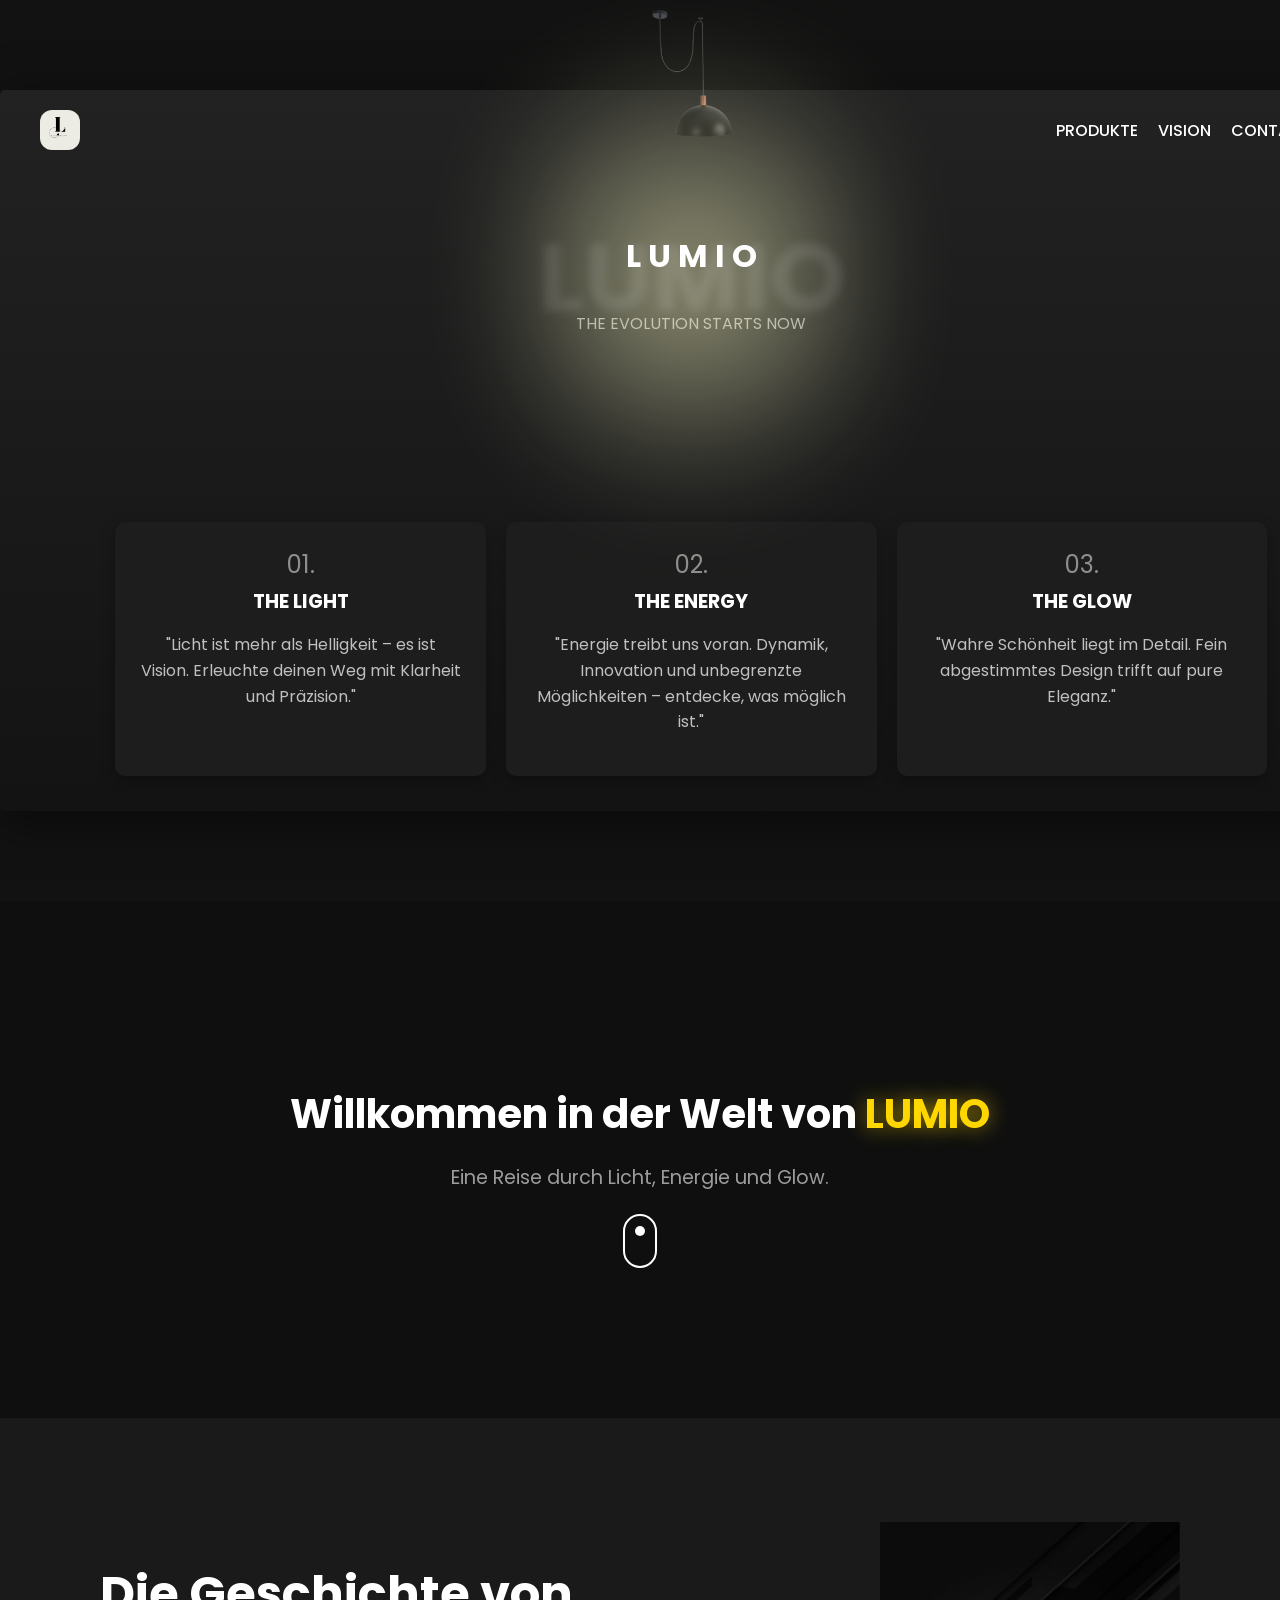
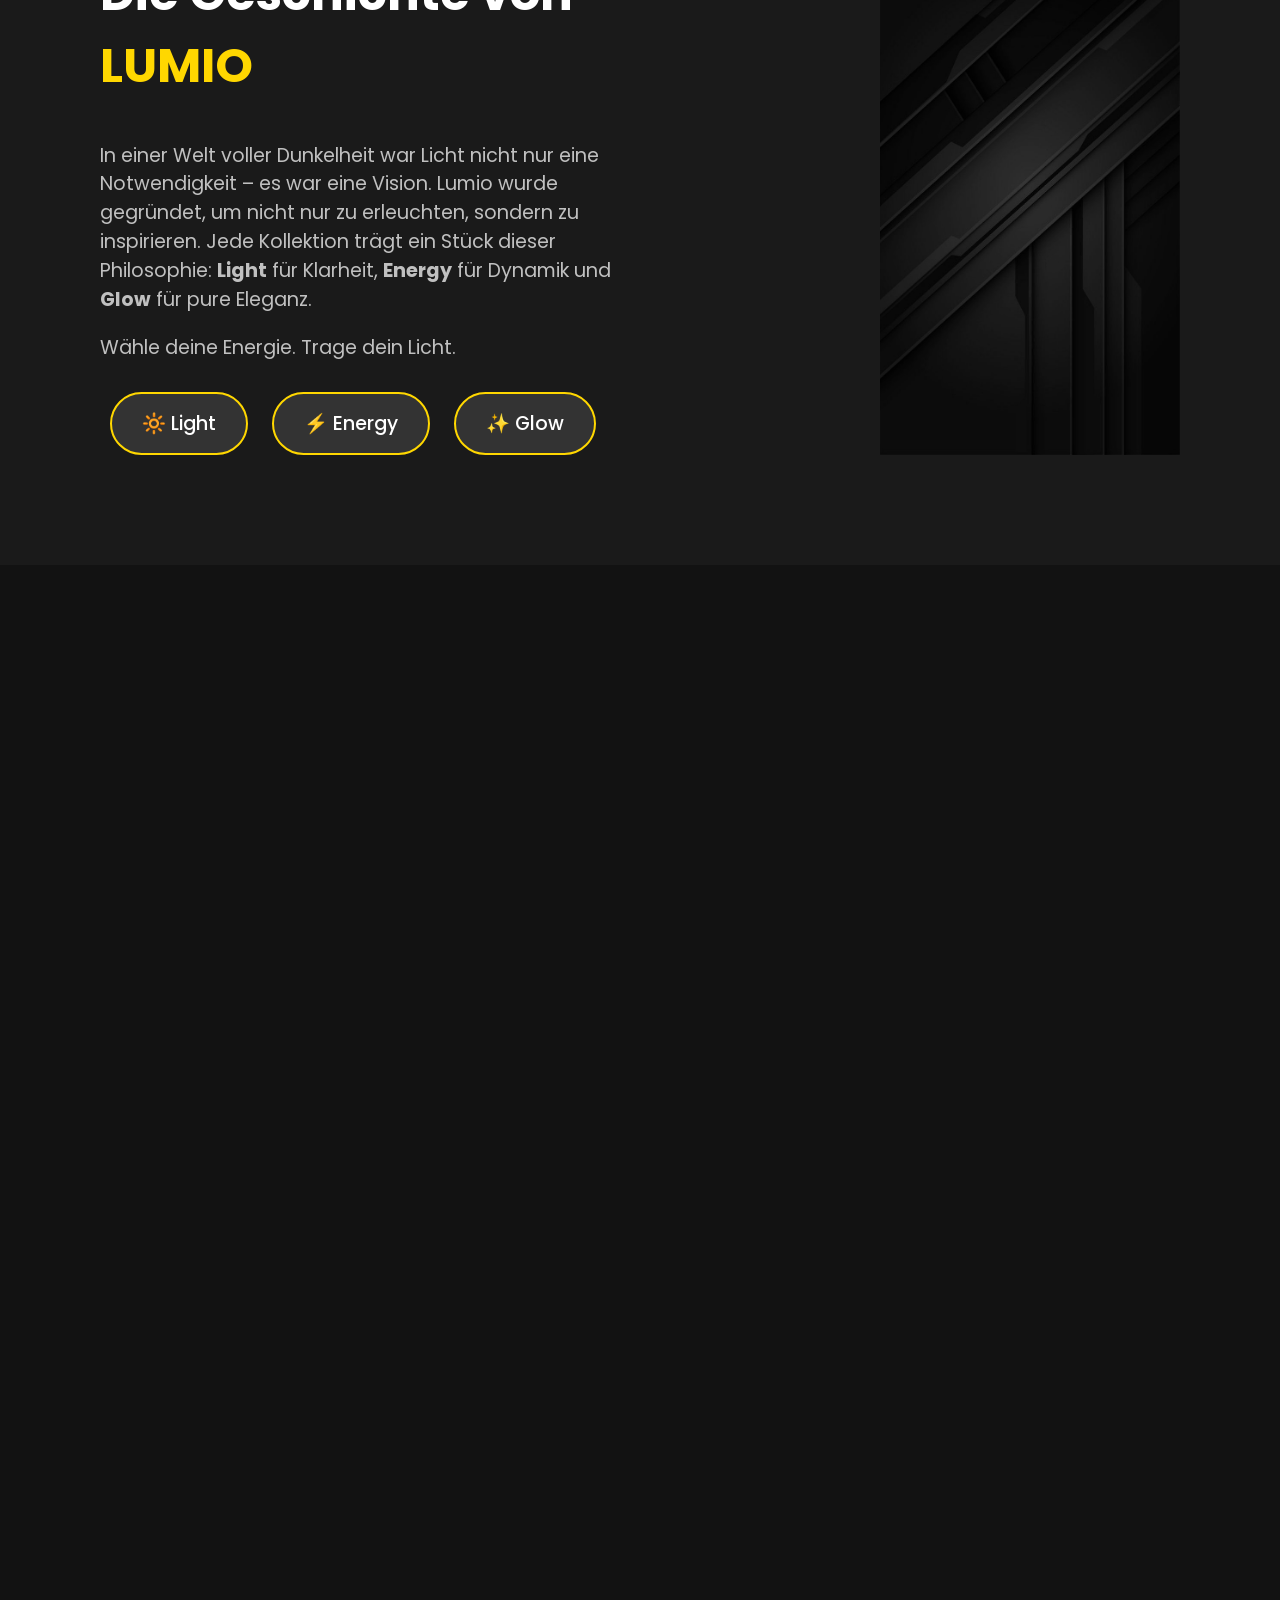
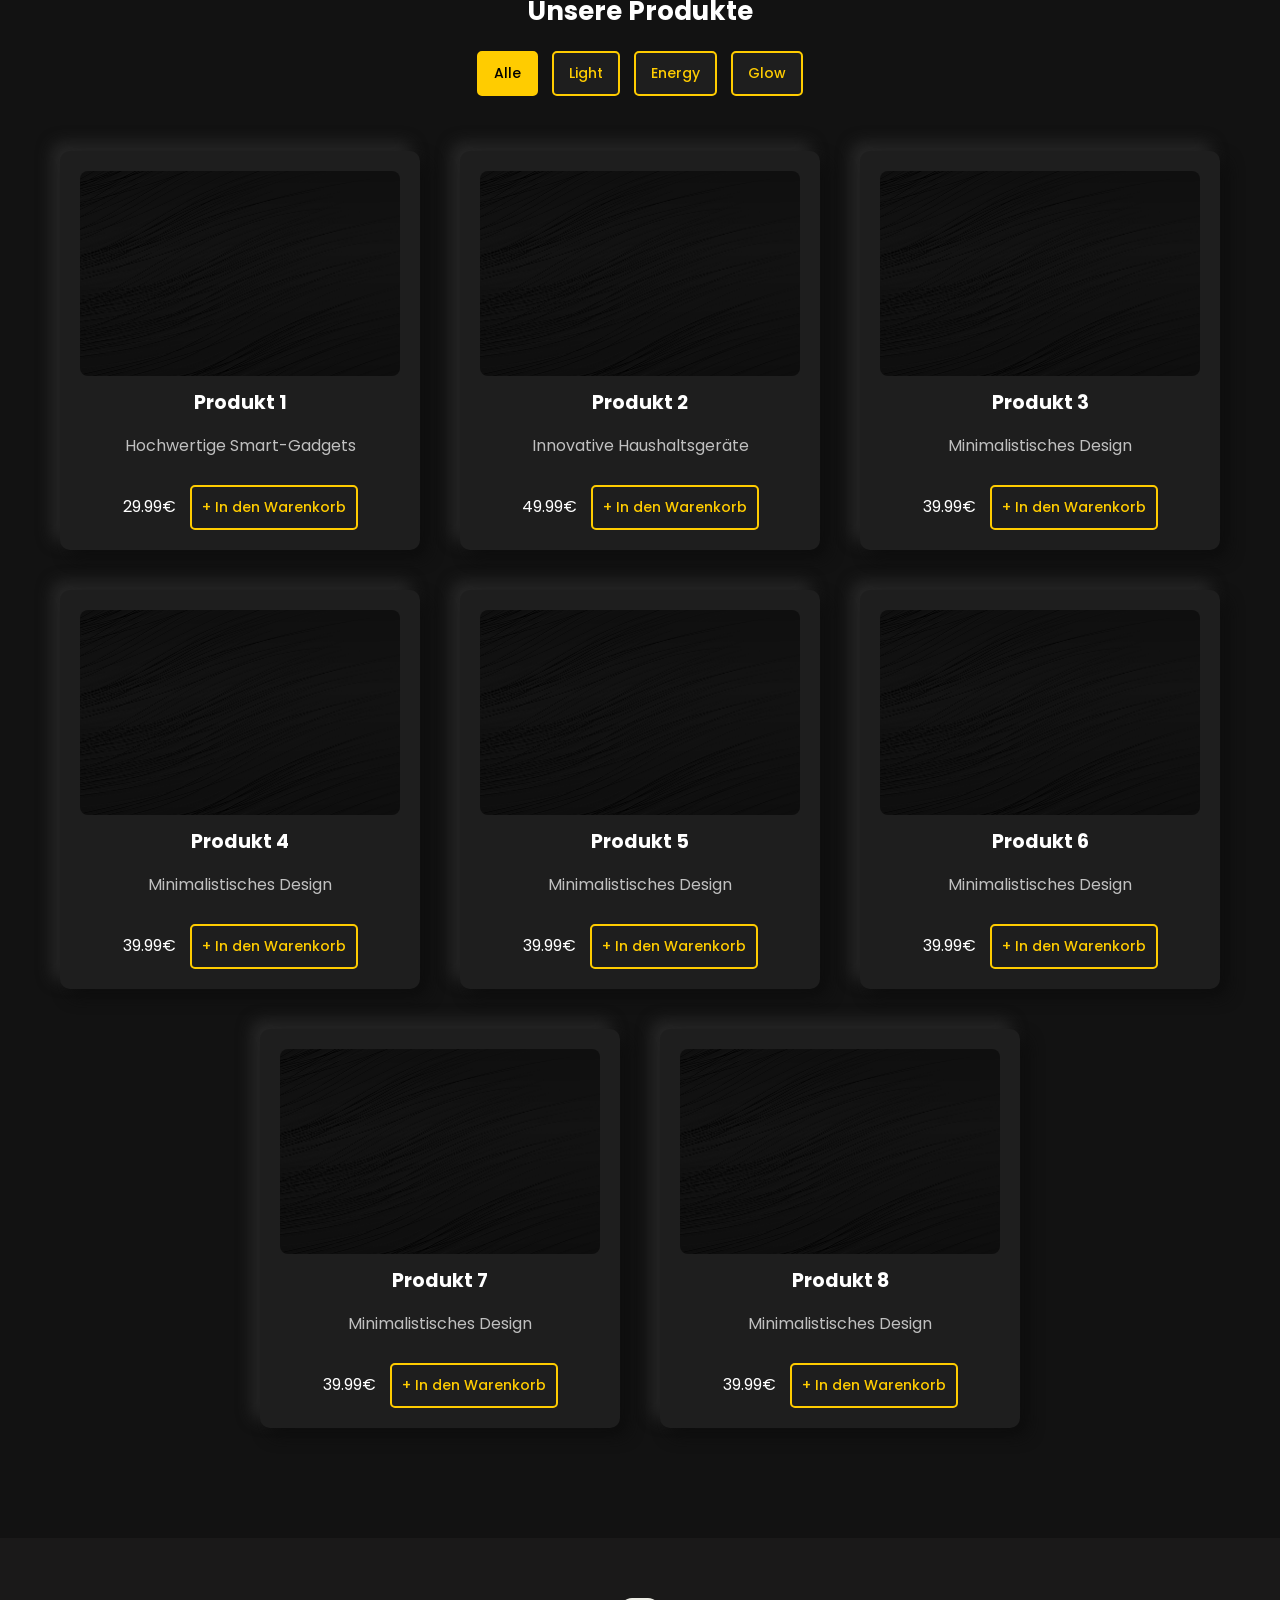
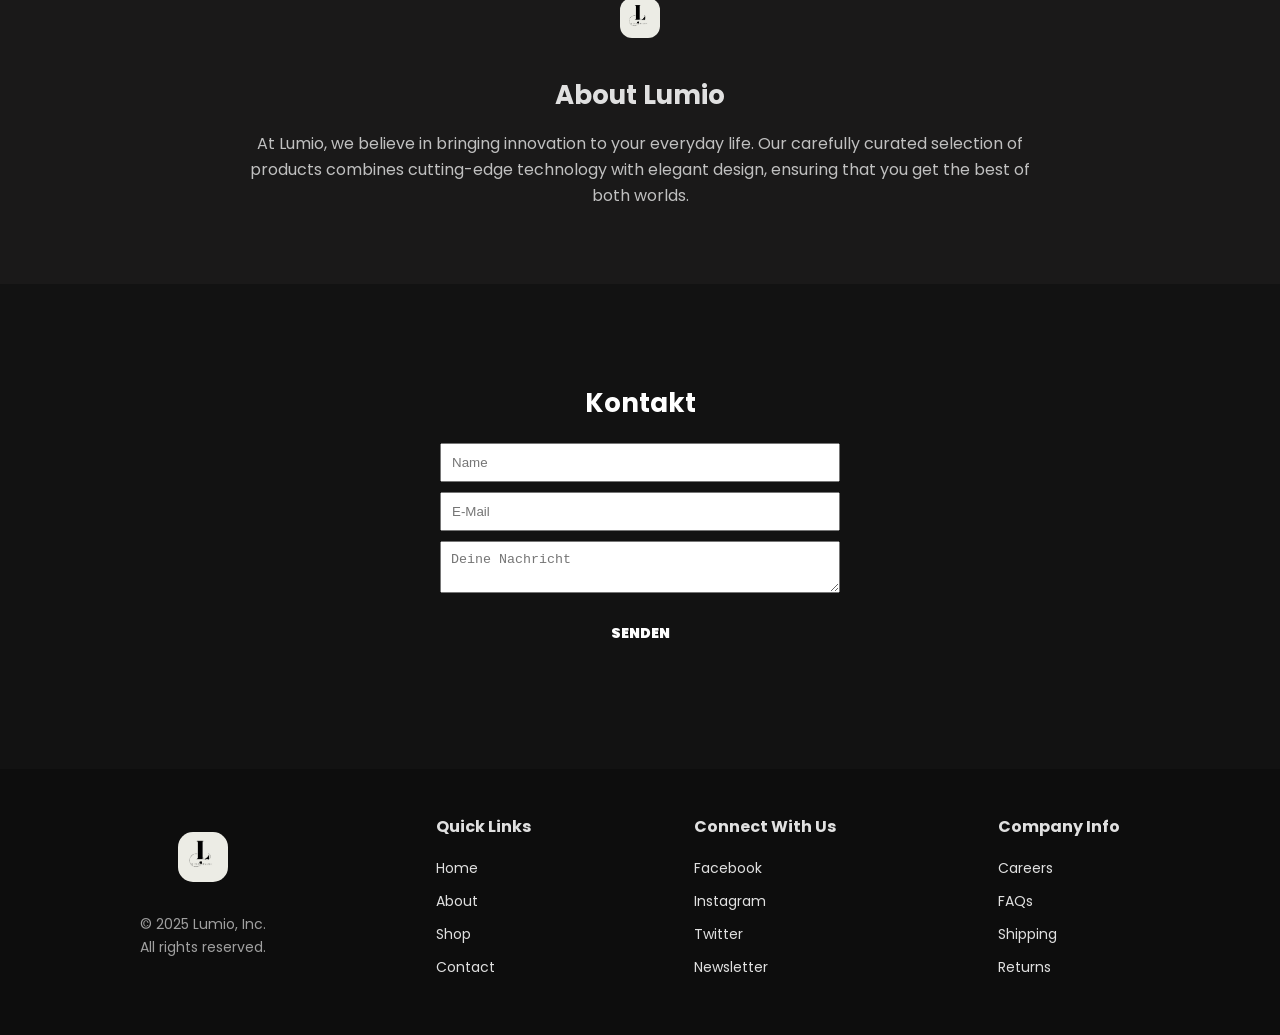
==== commit cfbd7543: "Website stand 2.4" ====
--- a/business/business.html
+++ b/business/business.html
@@ -25,7 +25,7 @@
                     <li><a href="#vision">VISION</a></li>
                     <li><a href="#contact">CONTACT</a></li>
                     <button id="theme-toggle" class="theme-button">🌙</button>
-                    <a href="/business/login/login.html"><img src="/img/shopping_cart.png" alt="Cart" class="cart-icon"></a>
+                    <a href="/business/einkaufswagen/einkaufswagen.html"><img src="/img/shopping_cart.png" alt="Cart" class="cart-icon"></a>
                 </ul>
             </nav>
         </header>
@@ -125,56 +125,56 @@
                 <h3>Produkt 1</h3>
                 <p>Hochwertige Smart-Gadgets</p>
                 <span>29.99€</span>
-                <button class="buy-button">+ Zum Warenkorb</button>
+                <button class="buy-button">+ In den Warenkorb</button>
             </div>
             <div class="product-card" data-category="energy">
                 <img src="/img/d02.png" alt="Produkt 2" loading="lazy">
                 <h3>Produkt 2</h3>
                 <p>Innovative Haushaltsgeräte</p>
                 <span>49.99€</span>
-                <button class="buy-button">+ Zum Warenkorb</button>
+                <button class="buy-button">+ In den Warenkorb</button>
             </div>
             <div class="product-card" data-category="glow">
                 <img src="/img/d02.png" alt="Produkt 3" loading="lazy">
                 <h3>Produkt 3</h3>
                 <p>Minimalistisches Design</p>
                 <span>39.99€</span>
-                <button class="buy-button">+ Zum Warenkorb</button>
+                <button class="buy-button">+ In den Warenkorb</button>
             </div>
             <div class="product-card" data-category="glow">
                 <img src="/img/d02.png" alt="Produkt 3" loading="lazy">
                 <h3>Produkt 4</h3>
                 <p>Minimalistisches Design</p>
                 <span>39.99€</span>
-                <button class="buy-button">+ Zum Warenkorb</button>
+                <button class="buy-button">+ In den Warenkorb</button>
             </div>
             <div class="product-card" data-category="glow">
                 <img src="/img/d02.png" alt="Produkt 3" loading="lazy">
                 <h3>Produkt 5</h3>
                 <p>Minimalistisches Design</p>
                 <span>39.99€</span>
-                <button class="buy-button">+ Zum Warenkorb</button>
+                <button class="buy-button">+ In den Warenkorb</button>
             </div>
             <div class="product-card" data-category="glow">
                 <img src="/img/d02.png" alt="Produkt 3" loading="lazy">
                 <h3>Produkt 6</h3>
                 <p>Minimalistisches Design</p>
                 <span>39.99€</span>
-                <button class="buy-button">+ Zum Warenkorb</button>
+                <button class="buy-button">+ In den Warenkorb</button>
             </div>
             <div class="product-card" data-category="glow">
                 <img src="/img/d02.png" alt="Produkt 3" loading="lazy">
                 <h3>Produkt 7</h3>
                 <p>Minimalistisches Design</p>
                 <span>39.99€</span>
-                <button class="buy-button">+ Zum Warenkorb</button>
+                <button class="buy-button">+ In den Warenkorb</button>
             </div>
             <div class="product-card" data-category="glow">
                 <img src="/img/d02.png" alt="Produkt 3" loading="lazy">
                 <h3>Produkt 8</h3>
                 <p>Minimalistisches Design</p>
                 <span>39.99€</span>
-                <button class="buy-button">+ Zum Warenkorb</button>
+                <button class="buy-button">+ In den Warenkorb</button>
             </div>
         </div>
     </section>
@@ -242,6 +242,11 @@
             </div>
         </div>
     </footer>
+
+    <div id="popup-overlay">
+        <div class="popup-content" id="popup-content"></div>
+    </div>
+    
     
 
     <script src="script.js"></script>
@@ -258,8 +263,11 @@
     5. Cookie Funktion der Speicherung von Werten vom User auf der Seite - welches Team ist der User (Light/Energie/Glow), Einkaufwagen Sachen, was hat der User so auf der Seite gemacht...
     6. festes Setzen Buttons Light/Energie/Glow (dass man nicht die Kategorien willkürlich wechseln kann sondern einmal eingewählt ist eingewählt fertig)
     7. Footer
+    8. Popup Größe wählen bei zum Einkaufswagen hinzufügen
+    9. Produkt Card auf der Seite schöner machen (siehe aboutyou.de)
+    10. Favoriten hinzufügen (dass man die Produkte favorisieren kann)
 
     -"Willkommen in der Welt von LUMIO" - Section Hintergrund gut so?
     -Farben für Kategorien zu krass?
     -About Lumio Section unnötig?
--->+--
--- a/business/business.css
+++ b/business/business.css
@@ -1002,4 +1002,127 @@
 body.white-mode {
     background-color: white;
     color: black;
-}+}
+
+
+
+
+
+
+
+
+#popup-overlay {
+    display: none;
+    position: fixed;
+    top: 0;
+    left: 0;
+    width: 100%;
+    height: 100%;
+    background: rgba(0, 0, 0, 0.6);
+    justify-content: center;
+    align-items: center;
+}
+
+.popup-content {
+    background: white;
+    padding: 20px;
+    border-radius: 10px;
+    width: 300px;
+    text-align: center;
+    position: relative;
+    animation: fade-in 0.3s ease-in-out;
+}
+
+.popup-header {
+    display: flex;
+    justify-content: flex-end;
+}
+
+.close-btn {
+    font-size: 20px;
+    cursor: pointer;
+}
+
+.popup-body {
+    display: flex;
+    align-items: center;
+    gap: 15px;
+}
+
+.popup-body img {
+    width: 80px;
+    border-radius: 5px;
+}
+
+.popup-info h3 {
+    margin: 0;
+    font-size: 1.2rem;
+}
+
+.popup-info p {
+    font-size: 1rem;
+    color: gray;
+}
+
+#go-to-cart {
+    background: black;
+    color: white;
+    padding: 10px;
+    border: none;
+    cursor: pointer;
+    width: 100%;
+    margin-top: 10px;
+    border-radius: 5px;
+}
+
+#go-to-cart:hover {
+    background: darkgray;
+}
+
+.popup-message {
+    position: fixed;
+    bottom: 50px;
+    left: 50%;
+    transform: translateX(-50%);
+    background: rgba(0, 0, 0, 0.8);
+    color: white;
+    padding: 15px 20px;
+    border-radius: 5px;
+    font-size: 1rem;
+    animation: slide-up 0.5s ease;
+}
+
+.fade-out {
+    animation: fade-out 0.5s ease forwards;
+}
+
+@keyframes fade-in {
+    from {
+        opacity: 0;
+        transform: scale(0.9);
+    }
+    to {
+        opacity: 1;
+        transform: scale(1);
+    }
+}
+
+@keyframes slide-up {
+    from {
+        transform: translateX(-50%) translateY(50px);
+        opacity: 0;
+    }
+    to {
+        transform: translateX(-50%) translateY(0);
+        opacity: 1;
+    }
+}
+
+@keyframes fade-out {
+    from {
+        opacity: 1;
+    }
+    to {
+        opacity: 0;
+    }
+}
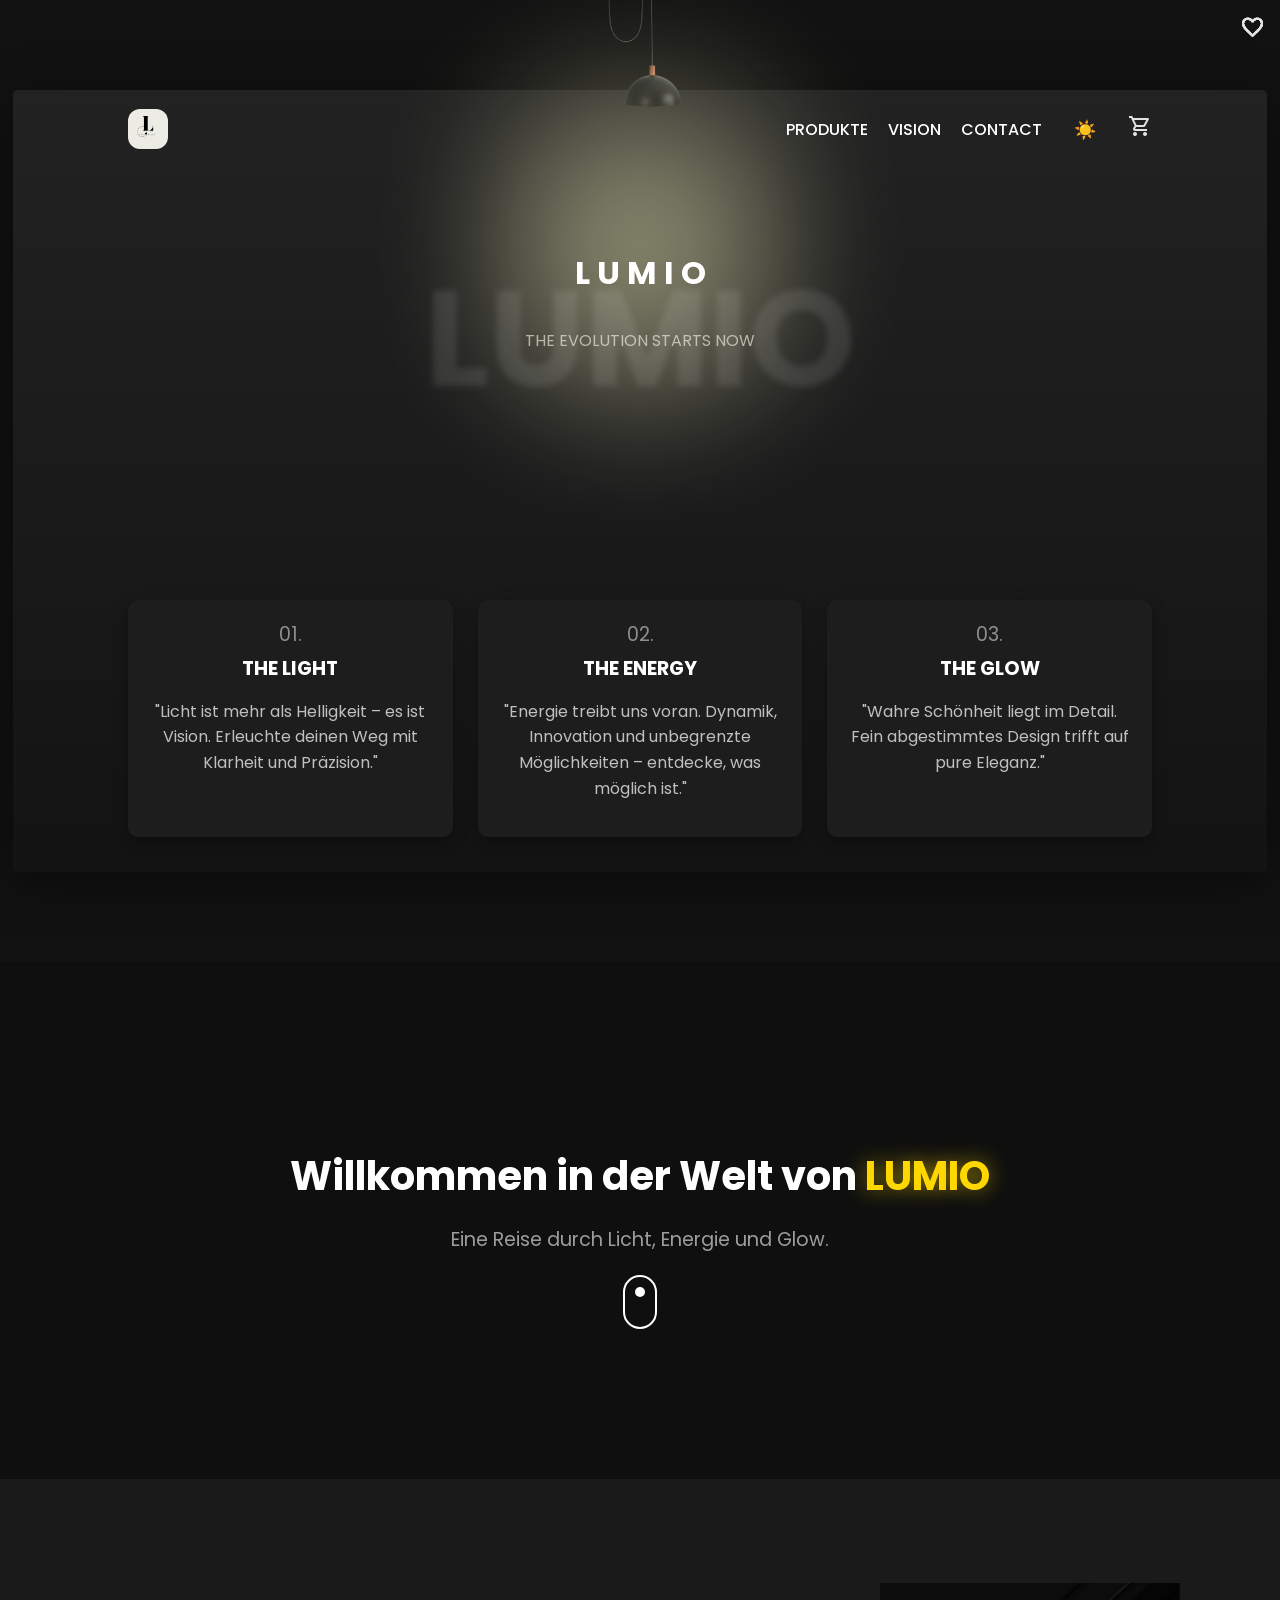
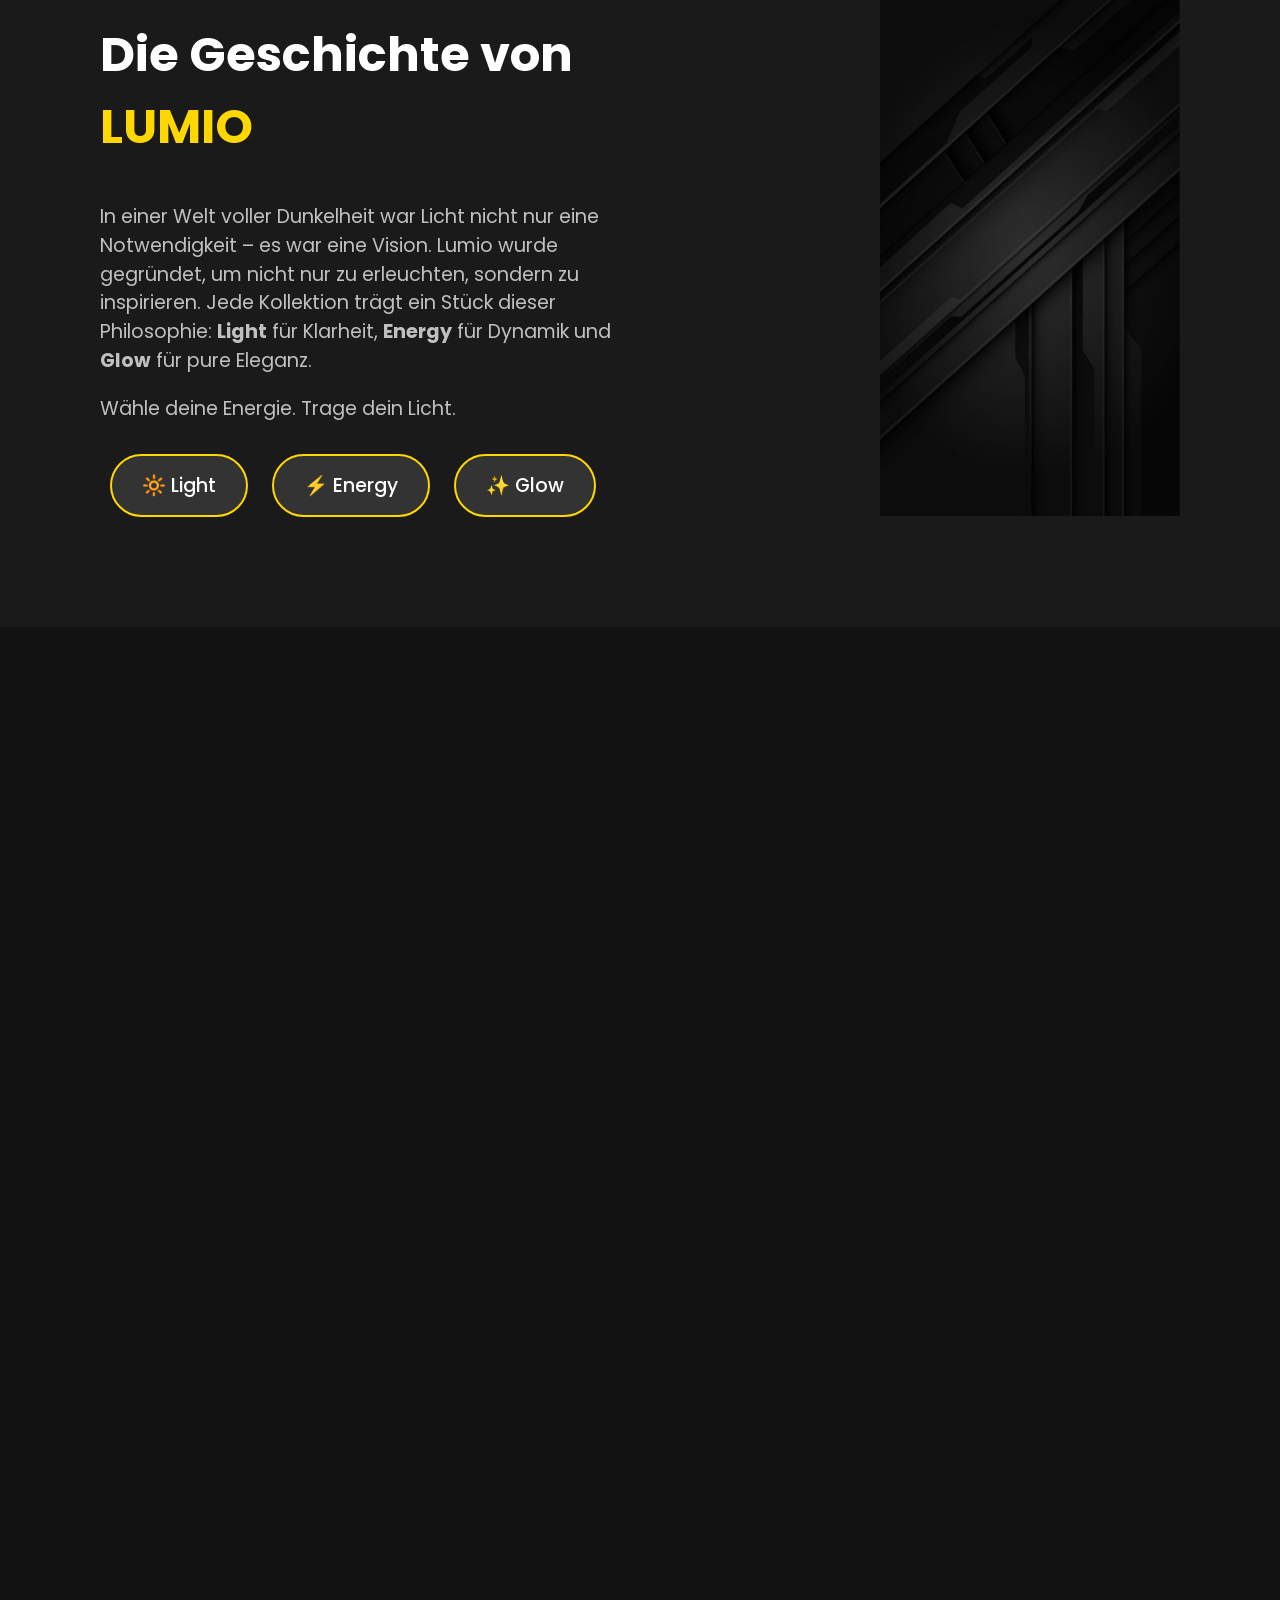
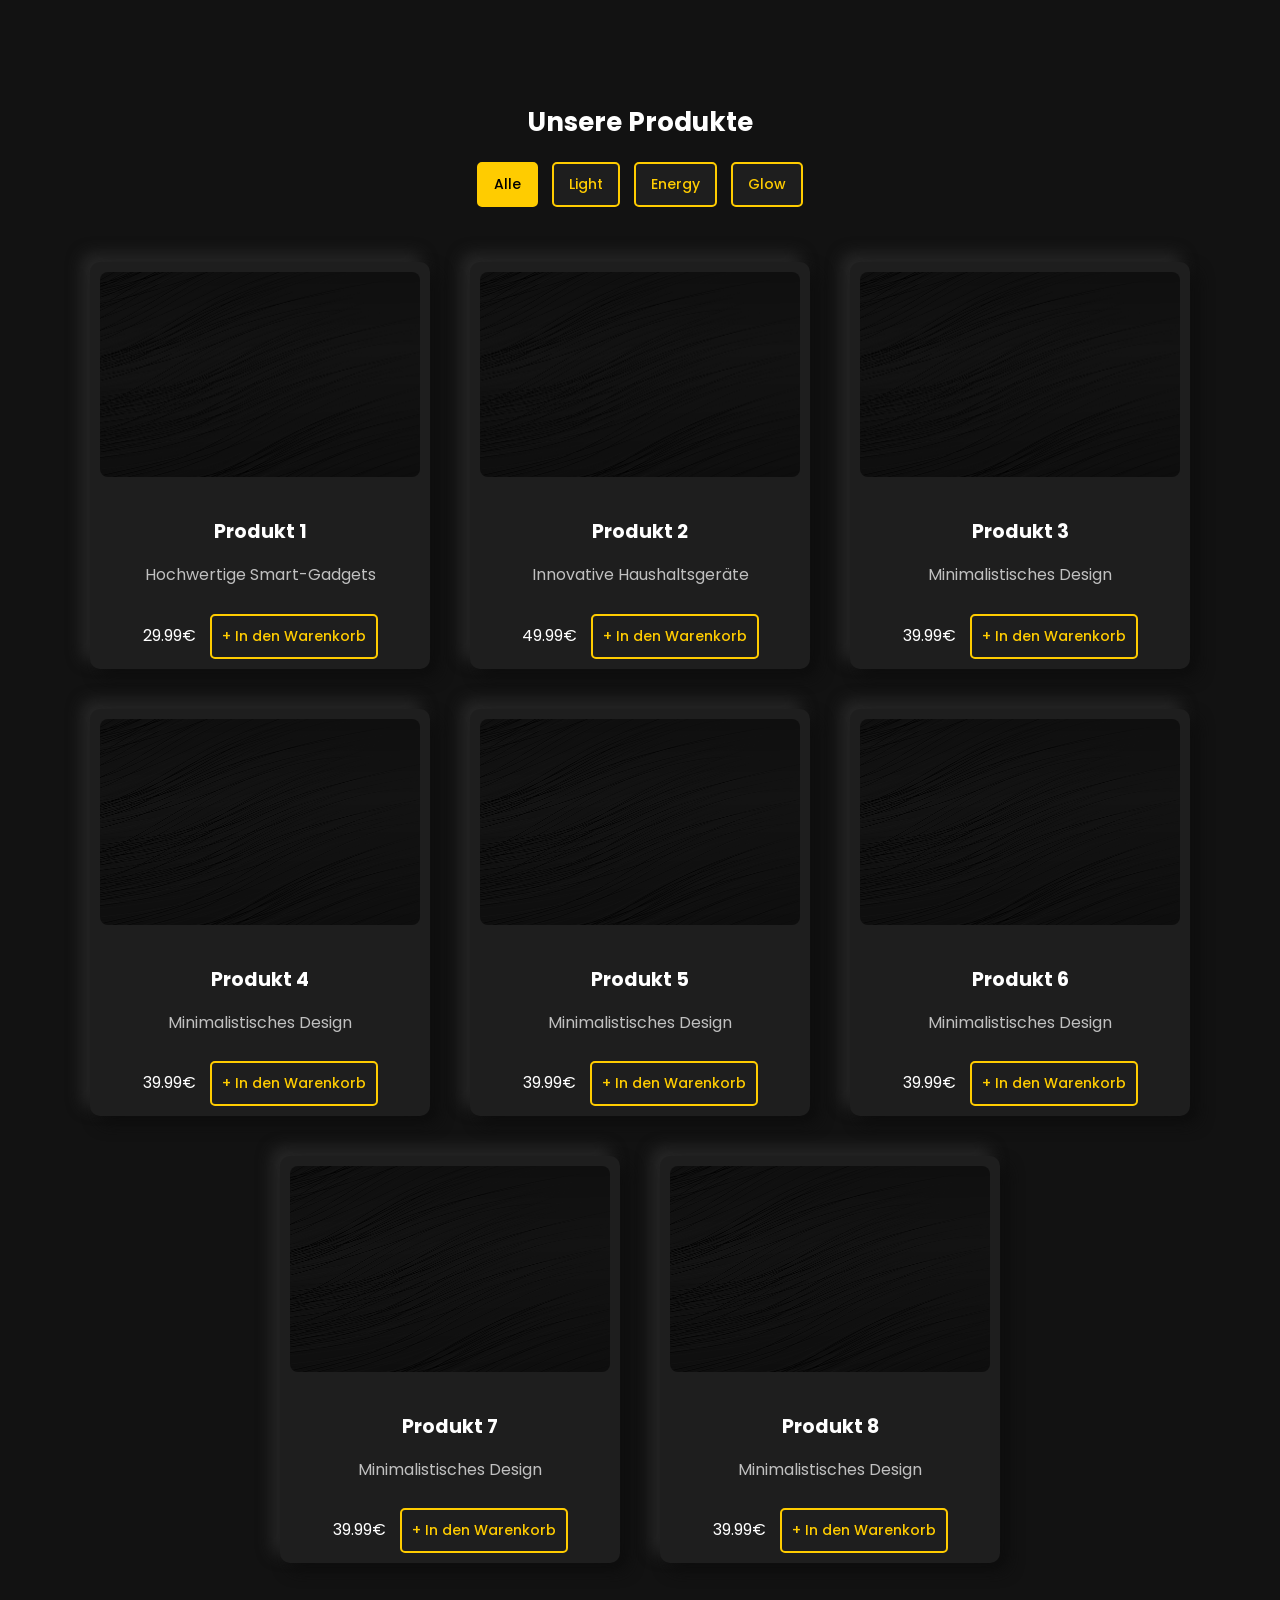
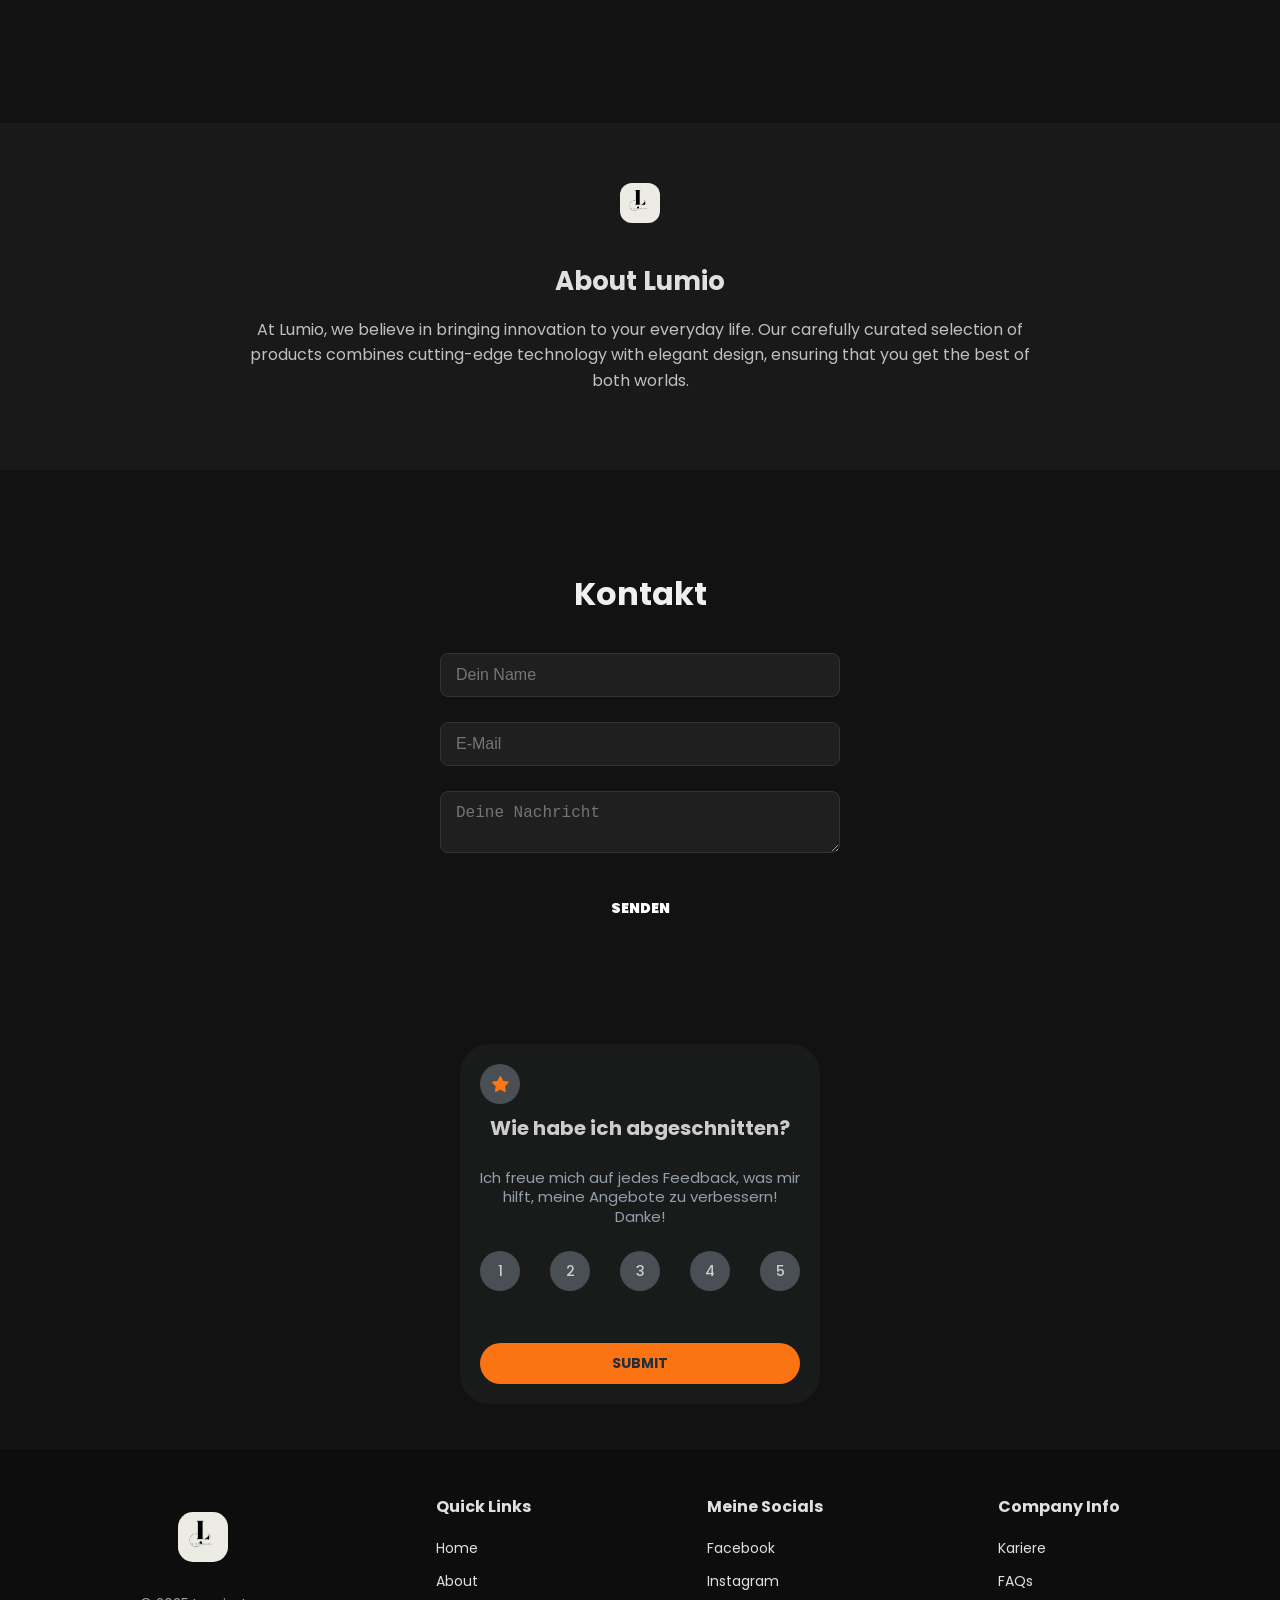
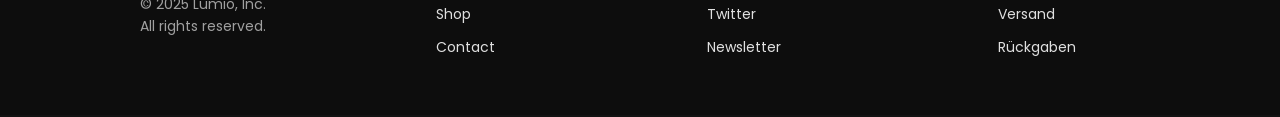
==== commit 3f5dbe66: "website stand 5.4" ====
--- a/business/business.html
+++ b/business/business.html
@@ -57,14 +57,14 @@
 
 
     <!-- Übergangsbereich -->
-    <section class="transition">
+    <section class="transition hidden">
         <h2>Willkommen in der Welt von <span class="lumio-text">LUMIO</span></h2>
         <p>Eine Reise durch Licht, Energie und Glow.</p>
         <div class="scroll-down"></div>
     </section>
 
     <!-- Story Sektion -->
-    <section class="story-section" id="vision">
+    <section class="story-section hidden" id="vision">
         <div class="story-text">
             <h1>Die Geschichte von <span class="lumio">LUMIO</span></h1>
             <p>
@@ -108,7 +108,7 @@
     </section>
 
 
-    <section class="product-section" id="shop">
+    <section class="product-section hidden" id="shop">
         <h2>Unsere Produkte</h2>
     
         <!-- Kategorie-Filter -->
@@ -122,6 +122,7 @@
         <div class="product-container">
             <div class="product-card" data-category="light">
                 <img src="/img/d02.png" alt="Produkt 1" loading="lazy">
+                <button><img src="/img/favorite.png" alt="Favorit" class="favorite"></button>
                 <h3>Produkt 1</h3>
                 <p>Hochwertige Smart-Gadgets</p>
                 <span>29.99€</span>
@@ -129,6 +130,7 @@
             </div>
             <div class="product-card" data-category="energy">
                 <img src="/img/d02.png" alt="Produkt 2" loading="lazy">
+                <button><img src="/img/favorite.png" alt="Favorit" class="favorite"></button>
                 <h3>Produkt 2</h3>
                 <p>Innovative Haushaltsgeräte</p>
                 <span>49.99€</span>
@@ -136,6 +138,7 @@
             </div>
             <div class="product-card" data-category="glow">
                 <img src="/img/d02.png" alt="Produkt 3" loading="lazy">
+                <button><img src="/img/favorite.png" alt="Favorit" class="favorite"></button>
                 <h3>Produkt 3</h3>
                 <p>Minimalistisches Design</p>
                 <span>39.99€</span>
@@ -143,6 +146,7 @@
             </div>
             <div class="product-card" data-category="glow">
                 <img src="/img/d02.png" alt="Produkt 3" loading="lazy">
+                <button><img src="/img/favorite.png" alt="Favorit" class="favorite"></button>
                 <h3>Produkt 4</h3>
                 <p>Minimalistisches Design</p>
                 <span>39.99€</span>
@@ -150,6 +154,7 @@
             </div>
             <div class="product-card" data-category="glow">
                 <img src="/img/d02.png" alt="Produkt 3" loading="lazy">
+                <button><img src="/img/favorite.png" alt="Favorit" class="favorite"></button>
                 <h3>Produkt 5</h3>
                 <p>Minimalistisches Design</p>
                 <span>39.99€</span>
@@ -157,6 +162,7 @@
             </div>
             <div class="product-card" data-category="glow">
                 <img src="/img/d02.png" alt="Produkt 3" loading="lazy">
+                <button><img src="/img/favorite.png" alt="Favorit" class="favorite"></button>
                 <h3>Produkt 6</h3>
                 <p>Minimalistisches Design</p>
                 <span>39.99€</span>
@@ -164,6 +170,7 @@
             </div>
             <div class="product-card" data-category="glow">
                 <img src="/img/d02.png" alt="Produkt 3" loading="lazy">
+                <button><img src="/img/favorite.png" alt="Favorit" class="favorite"></button>
                 <h3>Produkt 7</h3>
                 <p>Minimalistisches Design</p>
                 <span>39.99€</span>
@@ -171,6 +178,7 @@
             </div>
             <div class="product-card" data-category="glow">
                 <img src="/img/d02.png" alt="Produkt 3" loading="lazy">
+                <button><img src="/img/favorite.png" alt="Favorit" class="favorite"></button>
                 <h3>Produkt 8</h3>
                 <p>Minimalistisches Design</p>
                 <span>39.99€</span>
@@ -192,15 +200,61 @@
 
     <section id="contact">
         <h2>Kontakt</h2>
-        <form>
-            <input type="text" placeholder="Name" required>
-            <input type="email" placeholder="E-Mail" required>
-            <textarea placeholder="Deine Nachricht" required></textarea>
+        <form action="https://api.web3forms.com/submit" method="POST" id="contact-form">
+            <input type="hidden" name="access_key" value="8bf5215a-f622-4ab9-84ca-7e799a722acd">
+
+            <input type="text" name="name" placeholder="Dein Name" class="contact-inputs" required>
+            <input type="email" name="email" placeholder="E-Mail" class="contact-inputs" required>
+            <textarea name="message" placeholder="Deine Nachricht" class="contact-inputs" required></textarea>
             <button type="submit">
                 <span class="hover">Senden</span>
             </button>
         </form>
-    </section>
+        <div id="loading" style="display:none;">Wird gesendet...</div>
+        <div id="success" style="display:none;">Danke! Deine Nachricht wurde gesendet.</div>
+    </section>
+
+    
+    <div class="content-wrapper">
+        <div class="content">
+          <div class="rating-star">
+            <svg width="17" height="16" xmlns="http://www.w3.org/2000/svg">
+              <path
+                d="m9.067.43 1.99 4.031c.112.228.33.386.58.422l4.45.647a.772.772 0 0 1 .427 1.316l-3.22 3.138a.773.773 0 0 0-.222.683l.76 4.431a.772.772 0 0 1-1.12.813l-3.98-2.092a.773.773 0 0 0-.718 0l-3.98 2.092a.772.772 0 0 1-1.119-.813l.76-4.431a.77.77 0 0 0-.222-.683L.233 6.846A.772.772 0 0 1 .661 5.53l4.449-.647a.772.772 0 0 0 .58-.422L7.68.43a.774.774 0 0 1 1.387 0Z"
+                fill="#FC7614"
+              ></path>
+            </svg>
+          </div>
+      
+          <span class="title">Wie habe ich abgeschnitten?</span>
+      
+          <p class="text">
+            Ich freue mich auf jedes Feedback, was mir hilft, meine Angebote zu verbessern!
+            <br>Danke!
+          </p>
+      
+          <div class="rating stars">
+            <input id="rate-1" class="radio" type="radio" name="rating" value="1" data-value="1"/>
+            <label for="rate-1">1</label>
+            <input id="rate-2" class="radio" type="radio" name="rating" value="2" data-value="2"/>
+            <label for="rate-2">2</label>
+            <input id="rate-3" class="radio" type="radio" name="rating" value="3" data-value="3"/>
+            <label for="rate-3">3</label>
+            <input id="rate-4" class="radio" type="radio" name="rating" value="4" data-value="4"/>
+            <label for="rate-4">4</label>
+            <input id="rate-5" class="radio" type="radio" name="rating" value="5" data-value="5"/>
+            <label for="rate-5">5</label>
+          </div>
+          <p id="feedback"></p>
+      
+          <button class="button">Submit</button>
+          <p id="feedback-message" style="display: none; color: hsl(25, 97%, 53%); text-align: center; font-weight: bold; margin-top: 10px;">
+            Danke für dein Feedback!
+          </p>
+        </div>
+      </div>
+
+
 
     <footer>
         <div class="footer-container">
@@ -221,7 +275,7 @@
                 </div>
                 
                 <div class="footer-column">
-                    <h3>Connect With Us</h3>
+                    <h3>Meine Socials</h3>
                     <ul>
                         <li><a href="#">Facebook</a></li>
                         <li><a href="#">Instagram</a></li>
@@ -233,10 +287,10 @@
                 <div class="footer-column">
                     <h3>Company Info</h3>
                     <ul>
-                        <li><a href="#">Careers</a></li>
+                        <li><a href="#">Kariere</a></li>
                         <li><a href="#">FAQs</a></li>
-                        <li><a href="#">Shipping</a></li>
-                        <li><a href="#">Returns</a></li>
+                        <li><a href="#">Versand</a></li>
+                        <li><a href="#">Rückgaben</a></li>
                     </ul>
                 </div>
             </div>
@@ -247,9 +301,8 @@
         <div class="popup-content" id="popup-content"></div>
     </div>
     
-    
-
-    <script src="script.js"></script>
+
+    <script src="/hauputseite/script.js"></script>
     <script src="business.js"></script>
 </body>
 </html>
@@ -266,8 +319,10 @@
     8. Popup Größe wählen bei zum Einkaufswagen hinzufügen
     9. Produkt Card auf der Seite schöner machen (siehe aboutyou.de)
     10. Favoriten hinzufügen (dass man die Produkte favorisieren kann)
+    11. Navbar fest machen
 
     -"Willkommen in der Welt von LUMIO" - Section Hintergrund gut so?
     -Farben für Kategorien zu krass?
     -About Lumio Section unnötig?
---+--
+So ich möchte jetzt das du es entgültig schaffst das postion: sticky überall funktioniert bzw das ich mit dem Header also dem Nav (mit Links etc.) und dem img Logo komplett nach unten scrollen kann und es immer oben kleiben bleibt also egal wie weit ich nach unten scrolle ich sehe immer den beschriebenen Header Bereich 
--- a/business/business.css
+++ b/business/business.css
@@ -1,6 +1,10 @@
 @import url('https://fonts.googleapis.com/css2?family=Cormorant:ital,wght@0,300..700;1,300..700&family=Dancing+Script:wght@400;500;600;700&family=Host+Grotesk:ital,wght@0,300..800;1,300..800&family=Montserrat:wght@100;200;300;400;500;600;700;800;900&family=Open+Sans:wght@300;400;500;600;700;800&family=Orbitron:wght@400..900&family=Playpen+Sans:wght@100;200;300;400;500;600;700;800&family=Poppins:wght@100;200;300;400;500;600;700;800;900&family=Roboto:wght@100;300;400;500;700;900&display=swap');
 
 /* Allgemeines Styling */
+html, body {
+    height: 200%;
+}
+  
 body {
     font-family: "Poppins", serif;
     transition: background 0.3s, color 0.3s;
@@ -8,12 +12,11 @@
     margin: 0;
     text-align: center;
     color: white;
-    font-family: 'Poppins', sans-serif;
 }
 
 /* Hauptcontainer */
 .container {
-    width: 90%;
+    width: 80%;
     max-width: 1200px;
     background: linear-gradient(to top, #131314, #222222);
     border-radius: 5px;
@@ -27,18 +30,19 @@
     position: relative;
 }
 
-/* Header */
 header {
     display: flex;
     justify-content: space-between;
     align-items: center;
-    padding: 20px 40px;
-    position: absolute;
+    position: sticky;
+    position: -webkit-sticky;
     top: 0;
-    left: 0;
+    z-index: 10;
     width: 100%;
+    margin-top: -7.5vw;
     max-width: 1460px; /* Begrenzung auf Containergröße */
 }
+
 
 /* Logo */
 .logo {
@@ -57,6 +61,7 @@
 nav {
     width: 100%;
 }
+
 
 nav ul {
     display: flex;
@@ -121,7 +126,7 @@
 /* Lampe */
 .lamp-container {
     position: absolute;
-    top: -90px;  /* weiter nach unten geschoben */
+    top: -120px;  /* weiter nach unten geschoben */
     left: 50%;
     transform: translateX(-50%);
 }
@@ -144,15 +149,15 @@
 
 /* Titel */
 .title-background {
-    font-size: 6rem;
+    font-size: 8.5rem;
     font-weight: bold;
     color: rgba(255, 255, 255, 0.1);
     text-transform: uppercase;
     position: absolute; 
-    top: 17%;
+    top: 20%;
     left: 50%;
     transform: translate(-50%, -50%);
-    filter: blur(4px);
+    filter: blur(3px);
     z-index: 1;
 }
 
@@ -161,6 +166,7 @@
     font-weight: bold;
     text-transform: uppercase;
     position: relative;
+    margin-top: 100px;
     z-index: 2;
 }
 
@@ -174,14 +180,14 @@
 .info-boxes {
     display: flex;
     justify-content: space-between;
-    margin-top: 170px;
+    margin-top: 230px;
     margin-bottom: -80px;
-    gap: 20px;
+    gap: 25px;
 }
 
 .info-box {
     background: rgba(30, 30, 30, 0.9);
-    padding: 25px;
+    padding: 20px;
     border-radius: 10px;
     text-align: center;
     transition: 0.3s;
@@ -194,7 +200,7 @@
 }
 
 .number {
-    font-size: 1.5rem;
+    font-size: 1.2rem;
     color: rgba(255, 255, 255, 0.5);
 }
 
@@ -204,7 +210,7 @@
 }
 
 p {
-    font-size: 1rem;
+    font-size: 0.7rem;
     color: rgba(255, 255, 255, 0.6);
 }
 
@@ -261,7 +267,6 @@
     padding: 150px 20px;
     background: #0f0f0f;
     position: relative;
-    overflow: hidden;
     background-attachment: fixed;
 }
 
@@ -365,6 +370,7 @@
     cursor: pointer;
     transition: all 0.4s ease-in-out;
     position: relative;
+    animation: fadeInUp 1.5s ease-in-out;
     overflow: hidden;
 }
 
@@ -465,7 +471,7 @@
 
 /* Produkt-Section */
 .product-section {
-    padding: 50px 0;
+    padding: 100px 0;
 }
 
 /* Kategorie-Filter */
@@ -503,7 +509,7 @@
 /* Produkt-Karte im Neumorphism-Stil */
 .product-card {
     background: #1e1e1e;
-    padding: 20px;
+    padding: 10px;
     border-radius: 10px;
     box-shadow: 8px 8px 15px #0d0d0d, -8px -8px 15px #292929;
     min-width: 150px; /* Mindestgröße */
@@ -521,6 +527,28 @@
 .product-card img {
     width: 100%;
     border-radius: 8px;
+}
+
+.product-card .favorite{
+    width: 25px;
+    height: 25px;
+    cursor: pointer;
+    transition: all 0.3s ease;
+    position: absolute;
+    top: 10px;
+    right: 10px;
+    opacity: 1;
+    z-index: 1000;
+    cursor: pointer;
+    margin: 5px;
+}
+
+button .favorite:active {
+    background-color: rgb(187, 82, 82);
+}
+
+button .favorite:visited {
+    background-color: rgb(187, 82, 82);
 }
 
 /* Warenkorb-Button */
@@ -603,104 +631,50 @@
     color: #ffffff;
 }
 
-/* From Uiverse.io by david-mohseni */ 
-.wrapper {
-    display: inline-flex;
-    list-style: none;
-    height: 120px;
-    width: 100%;
-    padding-top: 40px;
-    font-family: "Poppins", sans-serif;
-    justify-content: center;
-  }
-  
-  .wrapper .icon {
-    position: relative;
-    background: #fff;
-    border-radius: 50%;
-    margin: 10px;
-    width: 50px;
-    height: 50px;
-    font-size: 18px;
-    display: flex;
-    justify-content: center;
-    align-items: center;
-    flex-direction: column;
-    box-shadow: 0 10px 10px rgba(0, 0, 0, 0.1);
-    cursor: pointer;
-    transition: all 0.2s cubic-bezier(0.68, -0.55, 0.265, 1.55);
-  }
-  
-  .wrapper .tooltip {
-    position: absolute;
-    top: 0;
-    font-size: 14px;
-    background: #000000;
-    color: #000000;
-    padding: 5px 8px;
-    border-radius: 5px;
-    box-shadow: 0 10px 10px rgba(0, 0, 0, 0.1);
-    opacity: 0;
-    pointer-events: none;
-    transition: all 0.3s cubic-bezier(0.68, -0.55, 0.265, 1.55);
-  }
-  
-  .wrapper .tooltip::before {
-    position: absolute;
-    content: "";
-    height: 8px;
-    width: 8px;
-    background: #000000;
-    bottom: -3px;
-    left: 50%;
-    transform: translate(-50%) rotate(45deg);
-    transition: all 0.3s cubic-bezier(0.68, -0.55, 0.265, 1.55);
-  }
-  
-  .wrapper .icon:hover .tooltip {
-    top: -45px;
-    opacity: 1;
-    visibility: visible;
-    pointer-events: auto;
-  }
-  
-  .wrapper .icon:hover span,
-  .wrapper .icon:hover .tooltip {
-    text-shadow: 0px -1px 0px rgba(0, 0, 0, 0.1);
-  }
-  
-  .wrapper .facebook:hover,
-  .wrapper .facebook:hover .tooltip,
-  .wrapper .facebook:hover .tooltip::before {
-    background: #1877f2;
-    color: #fff;
-  }
-  
-  .wrapper .twitter:hover,
-  .wrapper .twitter:hover .tooltip,
-  .wrapper .twitter:hover .tooltip::before {
-    background: #1da1f2;
-    color: #fff;
-  }
-  
-  .wrapper .instagram:hover,
-  .wrapper .instagram:hover .tooltip,
-  .wrapper .instagram:hover .tooltip::before {
-    background: #e4405f;
-    color: #fff;
-  }
-  
-
-
 
 /* Kontaktformular */
-
+#contact {
+    margin: 100px auto;
+    padding: 0 20px;
+    max-width: 600px;
+    text-align: center;
+}
+
+#contact h2 {
+    font-size: 2rem;
+    margin-bottom: 30px;
+    color: #f0f0f0;
+}
 
 form {
     display: flex;
     flex-direction: column;
     max-width: 400px;
+    gap: 15px;
     margin: auto;
+}
+
+label {
+    text-align: left;
+    color: #ccc;
+    font-weight: 500;
+    font-size: 0.9rem;
+}
+
+.contact-inputs {
+    background: #1f1f1f;
+    border: 1px solid #333;
+    color: #fff;
+    padding: 12px 15px;
+    border-radius: 8px;
+    font-size: 1rem;
+    transition: border 0.3s;
+}
+
+.contact-inputs:focus {
+    border-color: #888;
+    outline: none;
+    box-shadow: 0 0 5px #888;
 }
 
 input, textarea {
@@ -730,7 +704,6 @@
     transition: .5s linear;
     position: relative;
     display: block;
-    overflow: hidden;
     padding: 15px;
     margin: 0 -15px;
     text-align: center;
@@ -782,12 +755,105 @@
     transform: translateX(0);
     transition: .3s transform linear, .3s height linear .5s;
 }
-  
-
-
-#contact{
-    margin: 100px 0;
-}
+
+
+
+/* From Uiverse.io by jack0237 */
+.content-wrapper .content {
+    background-color: hsl(180, 2%, 10%);
+    display: flex;
+    flex-direction: column;
+    justify-content: space-between;
+    color: #ccc;
+    width: 20rem;
+    height: 20rem;
+    padding: 20px;
+    margin: 5vh auto;
+    border-radius: 30px;
+  }
+  
+  .rating-star {
+    width: 40px;
+    height: 40px;
+    display: flex;
+    justify-content: center;
+    align-items: center;
+    background-color: hsl(217, 12%, 63%, 0.4);
+    border-radius: 50%;
+  }
+  .rating-star img {
+    width: 15px;
+  }
+  
+  .title {
+    font-size: 20px;
+    font-weight: 700;
+  }
+  .text {
+    font-size: 15px;
+    font-weight: 400;
+    line-height: 1.3;
+    color: hsl(217, 12%, 63%);
+  }
+  .rating {
+    display: flex;
+    justify-content: space-between;
+  }
+  .rating label {
+    cursor: pointer;
+    width: 40px;
+    height: 40px;
+    background-color: hsla(217, 12%, 63%, 0.4);
+    border-radius: 50%;
+    display: flex;
+    justify-content: center;
+    align-items: center;
+    font-size: 400;
+  }
+  .rating label:hover {
+    color: hsl(213, 19%, 18%);
+    background-color: hsl(0, 0%, 100%);
+  }
+  
+  .rating input[type="radio"] {
+    display: none;
+  }
+  
+  .rating input[type="radio"]:checked + label {
+    background-color: hsl(25, 97%, 53%);
+    color: var(--Dark-Blue);
+    font-weight: 400;
+  }
+  .button {
+    background-color: hsl(25, 97%, 53%);
+    color: hsl(213, 19%, 18%);
+    font-weight: 700;
+    text-transform: uppercase;
+    width: 100%;
+    padding: 10px;
+    border-radius: 30px;
+    border: none;
+  }
+  
+  .button:hover {
+    background-color: hsl(0, 0%, 100%);
+  }
+  
+  .center {
+    display: flex;
+    align-items: center;
+    text-align: center;
+  }
+  
+  .select {
+    color: hsl(25, 97%, 53%);
+    background: hsl(217, 12%, 63%);
+    border-radius: 30px;
+    padding: 4px 20px;
+  }
+  
+
+
 
 
 /* Footer Styling */
@@ -1126,3 +1192,5 @@
         opacity: 0;
     }
 }
+
+
